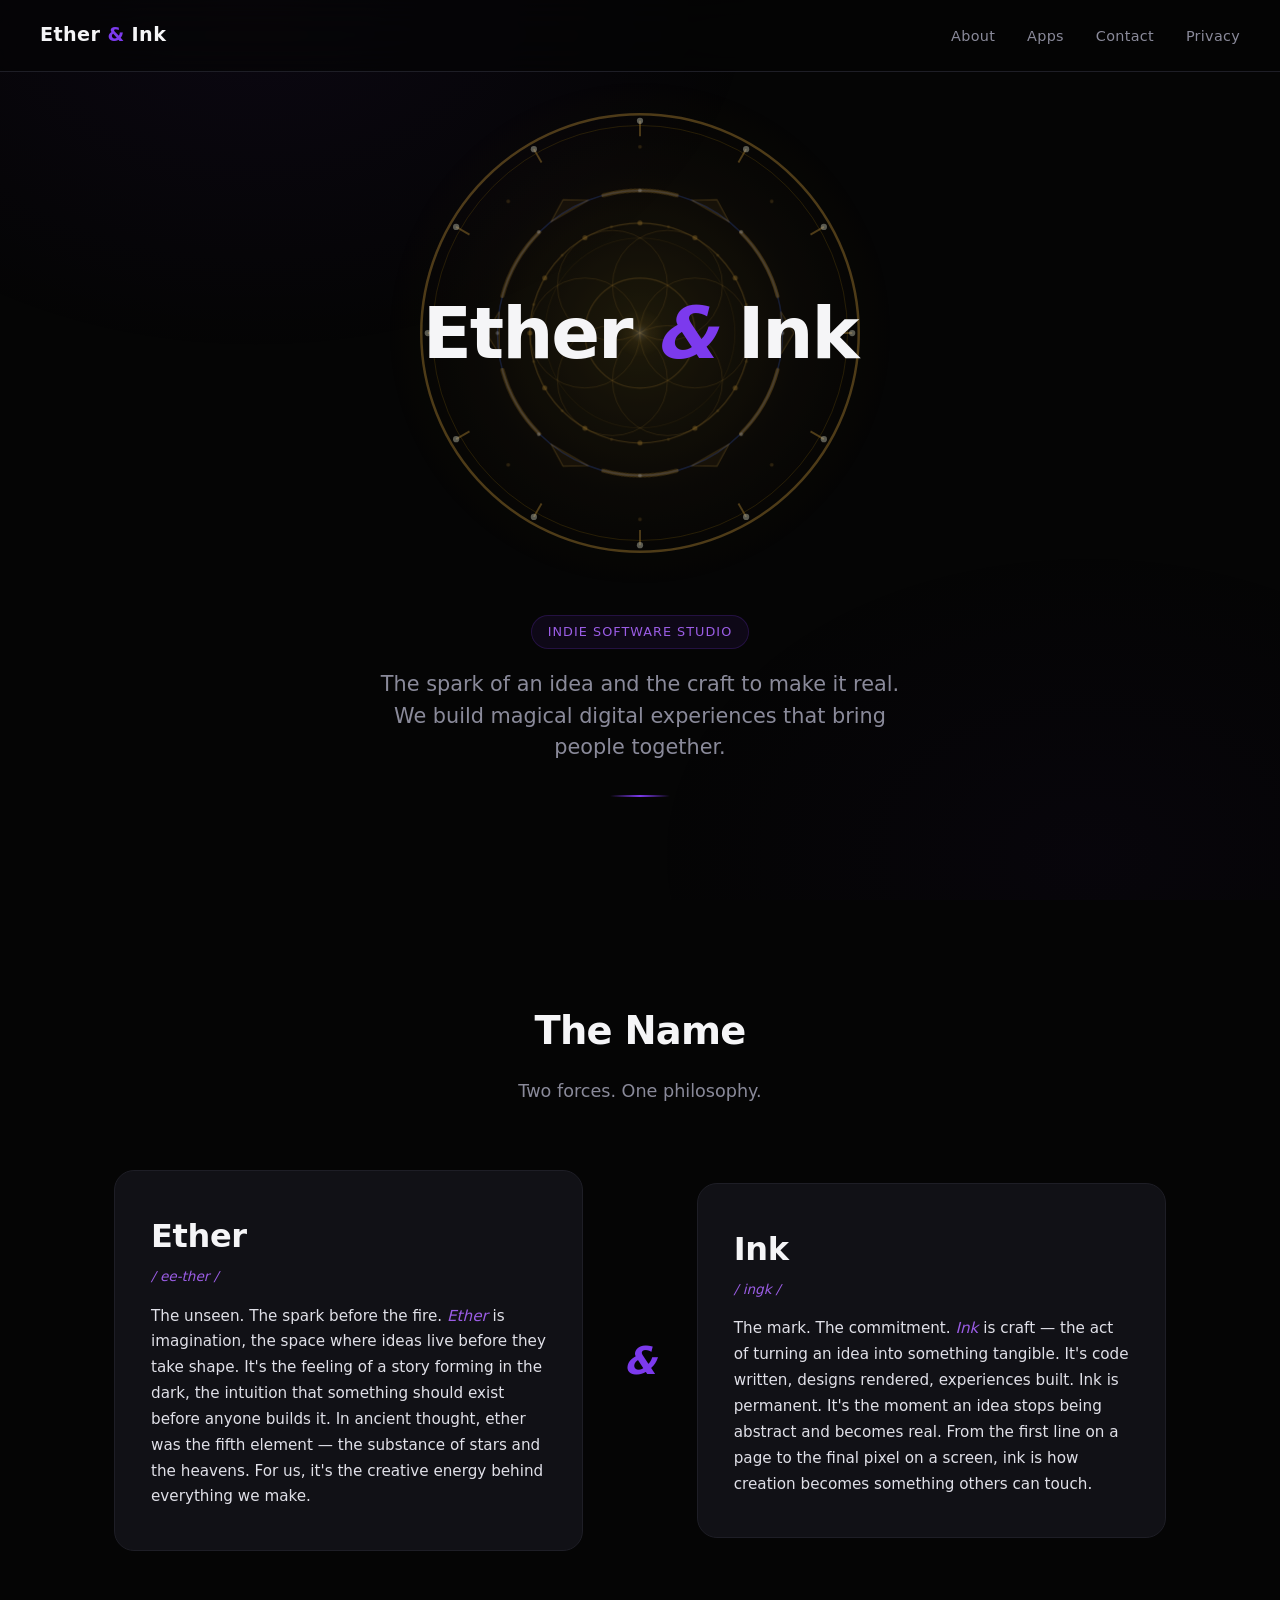
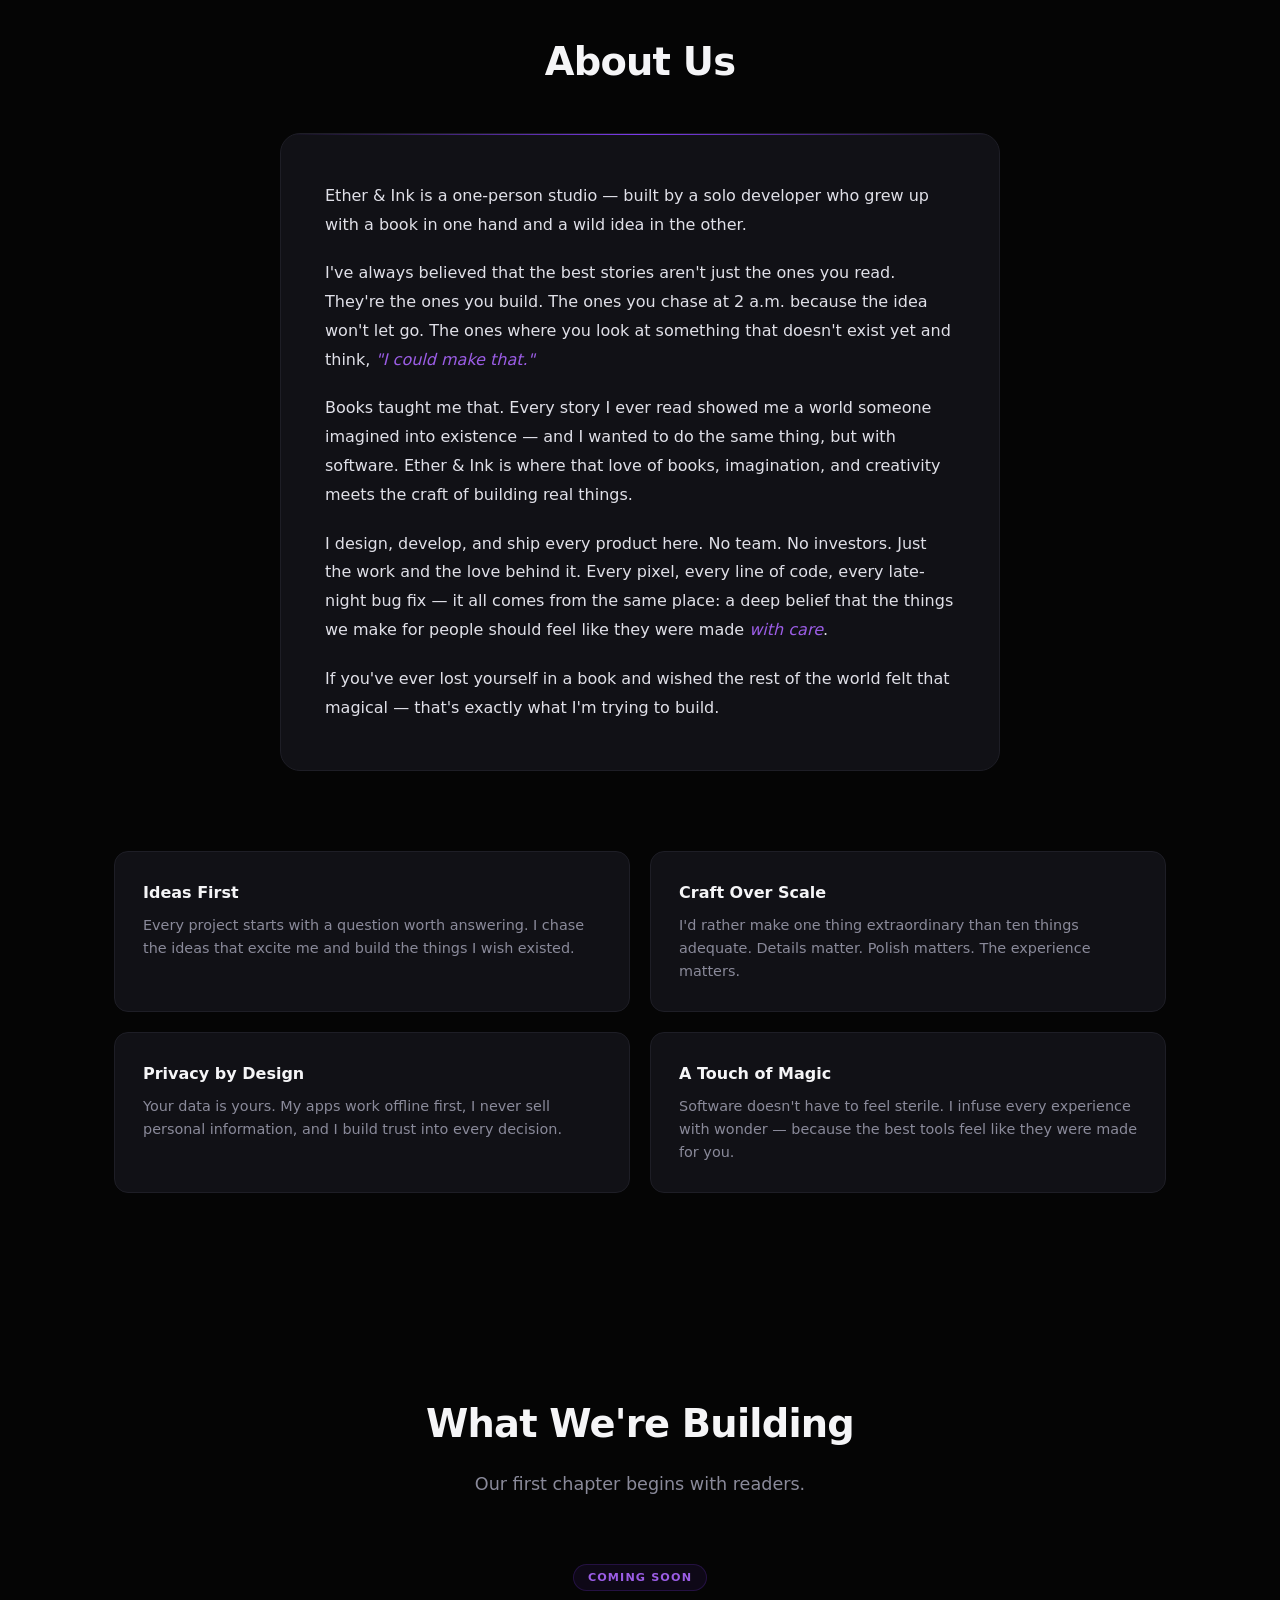
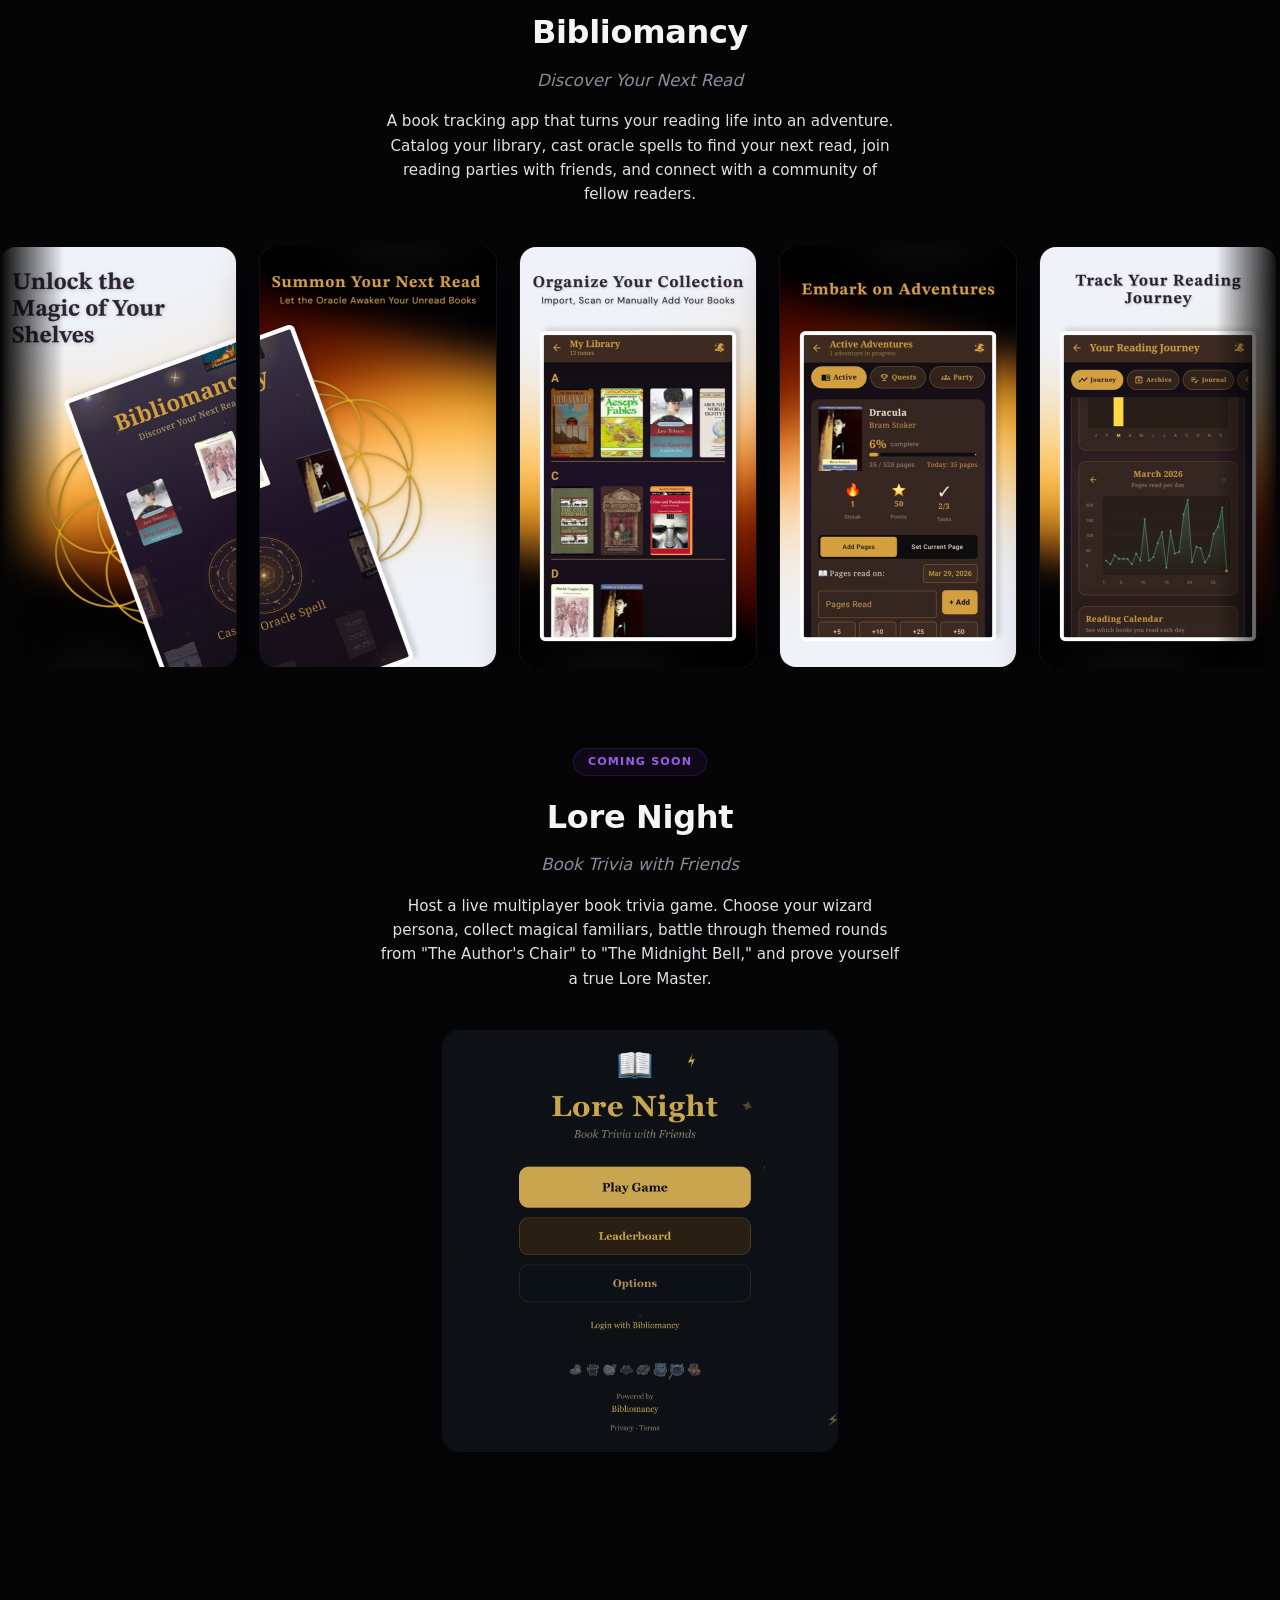
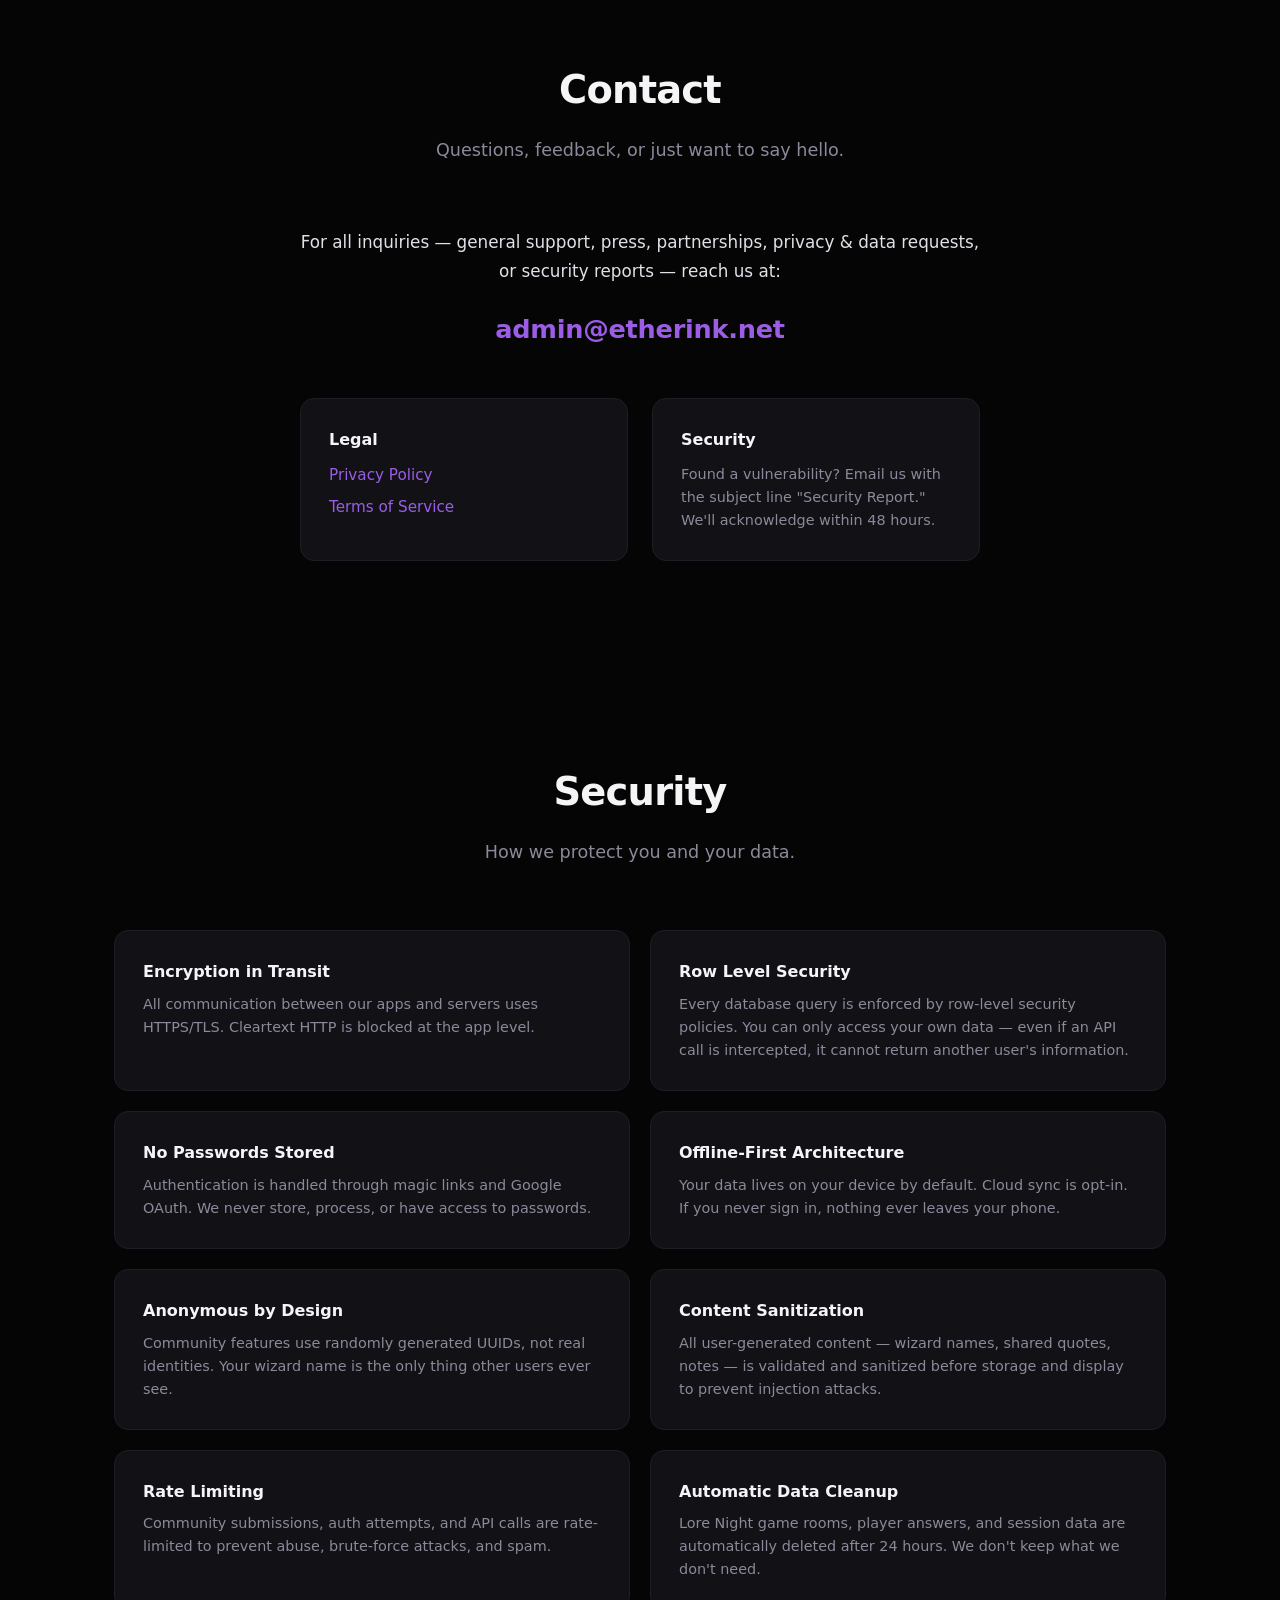
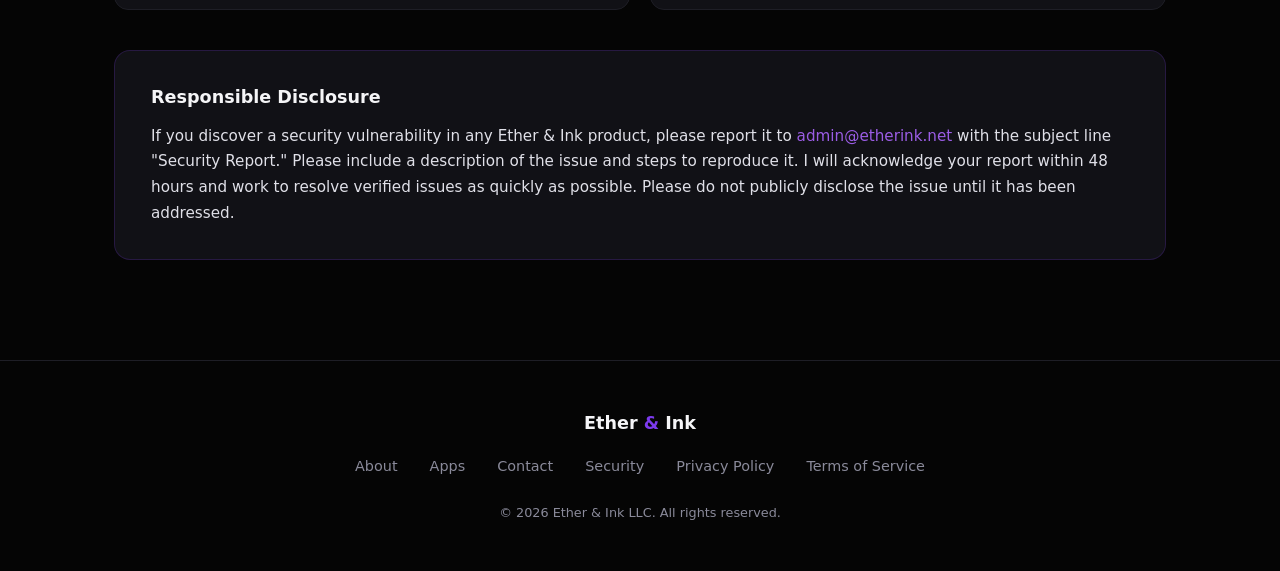
==== index.html @ ae87c213 "Add Bibliomancy screenshot slider, compress images, boost sigil - Add 9 app store screenshots as aut" ====
<!DOCTYPE html>
<html lang="en">
<head>
    <meta charset="UTF-8">
    <meta name="viewport" content="width=device-width, initial-scale=1.0">
    <title>Ether & Ink — Ideas Made Real</title>
    <meta name="description" content="Ether & Ink is an indie studio that builds magical digital experiences. Founded by a solo developer with a love for books, imagination, and craft.">
    <meta property="og:title" content="Ether & Ink — Ideas Made Real">
    <meta property="og:description" content="An indie studio turning bold ideas into magical digital experiences.">
    <meta property="og:type" content="website">
    <meta property="og:url" content="https://etherink.net/">
    <meta property="og:image" content="https://etherink.net/assets/bibliomancy-screenshot.jpg">
    <meta name="twitter:card" content="summary_large_image">
    <link rel="canonical" href="https://etherink.net/">
    <meta http-equiv="Content-Security-Policy" content="default-src 'self'; style-src 'self' 'unsafe-inline'; img-src 'self' data:; script-src 'self'; frame-ancestors 'none'; base-uri 'self'; form-action 'self'">
    <meta name="referrer" content="strict-origin-when-cross-origin">
    <link rel="icon" type="image/svg+xml" href="data:image/svg+xml,<svg xmlns='http://www.w3.org/2000/svg' viewBox='0 0 100 100'><text y='.9em' font-size='90'>&#x2728;</text></svg>">
    <link rel="stylesheet" href="style.css">
</head>
<body>
    <a href="#main" class="skip-nav">Skip to content</a>
    <div class="bg-glow"></div>

    <nav aria-label="Main navigation">
        <a href="#" class="nav-logo">Ether <span>&</span> Ink</a>
        <ul class="nav-links">
            <li><a href="#about">About</a></li>
            <li><a href="#apps">Apps</a></li>
            <li><a href="#contact">Contact</a></li>
            <li><a href="privacy.html">Privacy</a></li>
        </ul>
    </nav>

    <main id="main">
    <div class="container">

        <!-- Hero -->
        <section class="hero">
            <!-- Oracle Sigil — recreated from Bibliomancy's MiniSummoningCircle -->
            <div class="oracle-sigil" aria-hidden="true">
                <svg viewBox="0 0 400 400" xmlns="http://www.w3.org/2000/svg">
                    <defs>
                        <radialGradient id="gold-glow" cx="50%" cy="50%" r="50%">
                            <stop offset="0%" stop-color="#FFD93D" stop-opacity="0.15"/>
                            <stop offset="60%" stop-color="#D4A03D" stop-opacity="0.05"/>
                            <stop offset="100%" stop-color="#D4A03D" stop-opacity="0"/>
                        </radialGradient>
                        <radialGradient id="center-glow" cx="50%" cy="50%" r="50%">
                            <stop offset="0%" stop-color="#FFFFFF" stop-opacity="0.25"/>
                            <stop offset="40%" stop-color="#D4A03D" stop-opacity="0.1"/>
                            <stop offset="100%" stop-color="#D4A03D" stop-opacity="0"/>
                        </radialGradient>
                    </defs>

                    <!-- Radial glow -->
                    <circle cx="200" cy="200" r="210" fill="url(#gold-glow)"/>

                    <!-- OUTER RING — rotates 20s -->
                    <g class="sigil-outer">
                        <!-- Main + secondary circles -->
                        <circle cx="200" cy="200" r="175" fill="none" stroke="#D4A03D" stroke-width="2" opacity="0.5"/>
                        <circle cx="200" cy="200" r="166" fill="none" stroke="#B8860B" stroke-width="0.8" opacity="0.25"/>

                        <!-- 12 tick marks + dots at 30deg intervals -->
                        <g stroke="#D4A03D" stroke-width="1.5" opacity="0.5">
                            <line x1="357.5" y1="200" x2="369.75" y2="200"/>
                            <line x1="336.4" y1="278.75" x2="347.1" y2="284.9"/>
                            <line x1="278.75" y1="336.4" x2="284.9" y2="347.1"/>
                            <line x1="200" y1="357.5" x2="200" y2="369.75"/>
                            <line x1="121.25" y1="336.4" x2="115.1" y2="347.1"/>
                            <line x1="63.6" y1="278.75" x2="52.9" y2="284.9"/>
                            <line x1="42.5" y1="200" x2="30.25" y2="200"/>
                            <line x1="63.6" y1="121.25" x2="52.9" y2="115.1"/>
                            <line x1="121.25" y1="63.6" x2="115.1" y2="52.9"/>
                            <line x1="200" y1="42.5" x2="200" y2="30.25"/>
                            <line x1="278.75" y1="63.6" x2="284.9" y2="52.9"/>
                            <line x1="336.4" y1="121.25" x2="347.1" y2="115.1"/>
                        </g>
                        <!-- 12 dots at tick ends -->
                        <g fill="#F5F5DC" opacity="0.5">
                            <circle cx="369.75" cy="200" r="2.5"/>
                            <circle cx="347.1" cy="284.9" r="2.5"/>
                            <circle cx="284.9" cy="347.1" r="2.5"/>
                            <circle cx="200" cy="369.75" r="2.5"/>
                            <circle cx="115.1" cy="347.1" r="2.5"/>
                            <circle cx="52.9" cy="284.9" r="2.5"/>
                            <circle cx="30.25" cy="200" r="2.5"/>
                            <circle cx="52.9" cy="115.1" r="2.5"/>
                            <circle cx="115.1" cy="52.9" r="2.5"/>
                            <circle cx="200" cy="30.25" r="2.5"/>
                            <circle cx="284.9" cy="52.9" r="2.5"/>
                            <circle cx="347.1" cy="115.1" r="2.5"/>
                        </g>
                    </g>

                    <!-- MIDDLE RING — counter-rotates 12s -->
                    <g class="sigil-middle">
                        <!-- Mystic blue circle -->
                        <circle cx="200" cy="200" r="114" fill="none" stroke="#4169E1" stroke-width="1.2" opacity="0.3"/>

                        <!-- 6 gold arc segments (30deg each) -->
                        <g fill="none" stroke="#D4A03D" stroke-width="3" stroke-linecap="round" opacity="0.4">
                            <g transform="rotate(15, 200, 200)"><path d="M 314 200 A 114 114 0 0 1 298.7 257"/></g>
                            <g transform="rotate(75, 200, 200)"><path d="M 314 200 A 114 114 0 0 1 298.7 257"/></g>
                            <g transform="rotate(135, 200, 200)"><path d="M 314 200 A 114 114 0 0 1 298.7 257"/></g>
                            <g transform="rotate(195, 200, 200)"><path d="M 314 200 A 114 114 0 0 1 298.7 257"/></g>
                            <g transform="rotate(255, 200, 200)"><path d="M 314 200 A 114 114 0 0 1 298.7 257"/></g>
                            <g transform="rotate(315, 200, 200)"><path d="M 314 200 A 114 114 0 0 1 298.7 257"/></g>
                        </g>

                        <!-- 6 triangular points -->
                        <g fill="#D4A03D" fill-opacity="0.2" stroke="#D4A03D" stroke-width="0.8" opacity="0.4">
                            <polygon points="323.1,200 312.7,183 312.7,217"/>
                            <g transform="rotate(60, 200, 200)"><polygon points="323.1,200 312.7,183 312.7,217"/></g>
                            <g transform="rotate(120, 200, 200)"><polygon points="323.1,200 312.7,183 312.7,217"/></g>
                            <g transform="rotate(180, 200, 200)"><polygon points="323.1,200 312.7,183 312.7,217"/></g>
                            <g transform="rotate(240, 200, 200)"><polygon points="323.1,200 312.7,183 312.7,217"/></g>
                            <g transform="rotate(300, 200, 200)"><polygon points="323.1,200 312.7,183 312.7,217"/></g>
                        </g>
                    </g>

                    <!-- INNER RING — rotates 8s -->
                    <g class="sigil-inner">
                        <circle cx="200" cy="200" r="88" fill="none" stroke="#D4A03D" stroke-width="1" opacity="0.35"/>

                        <!-- 24 dotted markers at 15deg intervals (alternating sizes) -->
                        <g fill="#D4A03D">
                            <circle cx="288" cy="200" r="2" opacity="0.4"/>
                            <circle cx="285.1" cy="222.8" r="1.2" opacity="0.2"/>
                            <circle cx="276.2" cy="244" r="2" opacity="0.4"/>
                            <circle cx="262.2" cy="262.2" r="1.2" opacity="0.2"/>
                            <circle cx="244" cy="276.2" r="2" opacity="0.4"/>
                            <circle cx="222.8" cy="285.1" r="1.2" opacity="0.2"/>
                            <circle cx="200" cy="288" r="2" opacity="0.4"/>
                            <circle cx="177.2" cy="285.1" r="1.2" opacity="0.2"/>
                            <circle cx="156" cy="276.2" r="2" opacity="0.4"/>
                            <circle cx="137.8" cy="262.2" r="1.2" opacity="0.2"/>
                            <circle cx="123.8" cy="244" r="2" opacity="0.4"/>
                            <circle cx="114.9" cy="222.8" r="1.2" opacity="0.2"/>
                            <circle cx="112" cy="200" r="2" opacity="0.4"/>
                            <circle cx="114.9" cy="177.2" r="1.2" opacity="0.2"/>
                            <circle cx="123.8" cy="156" r="2" opacity="0.4"/>
                            <circle cx="137.8" cy="137.8" r="1.2" opacity="0.2"/>
                            <circle cx="156" cy="123.8" r="2" opacity="0.4"/>
                            <circle cx="177.2" cy="114.9" r="1.2" opacity="0.2"/>
                            <circle cx="200" cy="112" r="2" opacity="0.4"/>
                            <circle cx="222.8" cy="114.9" r="1.2" opacity="0.2"/>
                            <circle cx="244" cy="123.8" r="2" opacity="0.4"/>
                            <circle cx="262.2" cy="137.8" r="1.2" opacity="0.2"/>
                            <circle cx="276.2" cy="156" r="2" opacity="0.4"/>
                            <circle cx="285.1" cy="177.2" r="1.2" opacity="0.2"/>
                        </g>
                    </g>

                    <!-- SEED OF LIFE — slow rotate 16s -->
                    <g class="sigil-seed">
                        <!-- Bounding circle -->
                        <circle cx="200" cy="200" r="76" fill="none" stroke="#D4A03D" stroke-width="0.6" opacity="0.15"/>

                        <!-- Central circle -->
                        <circle cx="200" cy="200" r="44" fill="none" stroke="#D4A03D" stroke-width="1" opacity="0.3"/>

                        <!-- 6 petal circles -->
                        <circle cx="244" cy="200" r="44" fill="none" stroke="#D4A03D" stroke-width="0.8" opacity="0.2"/>
                        <circle cx="222" cy="238.1" r="44" fill="none" stroke="#D4A03D" stroke-width="0.8" opacity="0.2"/>
                        <circle cx="178" cy="238.1" r="44" fill="none" stroke="#D4A03D" stroke-width="0.8" opacity="0.2"/>
                        <circle cx="156" cy="200" r="44" fill="none" stroke="#D4A03D" stroke-width="0.8" opacity="0.2"/>
                        <circle cx="178" cy="161.9" r="44" fill="none" stroke="#D4A03D" stroke-width="0.8" opacity="0.2"/>
                        <circle cx="222" cy="161.9" r="44" fill="none" stroke="#D4A03D" stroke-width="0.8" opacity="0.2"/>

                        <!-- Center glow core -->
                        <circle cx="200" cy="200" r="20" fill="url(#center-glow)"/>
                    </g>

                    <!-- ORBITING PARTICLES -->
                    <g class="sigil-particles-inner">
                        <g fill="#FFFFFF" opacity="0.3">
                            <circle cx="314" cy="200" r="1.5"/><circle cx="281" cy="281" r="1.5"/>
                            <circle cx="200" cy="314" r="1.5"/><circle cx="119" cy="281" r="1.5"/>
                            <circle cx="86" cy="200" r="1.5"/><circle cx="119" cy="119" r="1.5"/>
                            <circle cx="200" cy="86" r="1.5"/><circle cx="281" cy="119" r="1.5"/>
                        </g>
                    </g>
                    <g class="sigil-particles-outer">
                        <g fill="#D4A03D" opacity="0.25">
                            <circle cx="349" cy="200" r="1.5"/><circle cx="305.4" cy="305.4" r="1.5"/>
                            <circle cx="200" cy="349" r="1.5"/><circle cx="94.6" cy="305.4" r="1.5"/>
                            <circle cx="51" cy="200" r="1.5"/><circle cx="94.6" cy="94.6" r="1.5"/>
                            <circle cx="200" cy="51" r="1.5"/><circle cx="305.4" cy="94.6" r="1.5"/>
                        </g>
                    </g>
                </svg>
                <!-- Title centered inside the sigil -->
                <div class="hero-title-wrap">
                    <h1>Ether <span class="ampersand">&</span> Ink</h1>
                </div>
            </div>

            <!-- Badge + tagline below the sigil -->
            <div class="hero-below">
                <div class="hero-badge">Indie Software Studio</div>
                <p class="tagline">The spark of an idea and the craft to make it real. We build magical digital experiences that bring people together.</p>
                <div class="hero-divider"></div>
            </div>
        </section>

        <!-- About: The Name -->
        <section id="about">
            <div class="section-header">
                <h2>The Name</h2>
                <p>Two forces. One philosophy.</p>
            </div>

            <div class="name-meaning">
                <div class="meaning-card">
                    <h3>Ether</h3>
                    <p class="meaning-word">/ ee-ther /</p>
                    <p>The unseen. The spark before the fire. <em>Ether</em> is imagination, the space where ideas live before they take shape. It's the feeling of a story forming in the dark, the intuition that something should exist before anyone builds it. In ancient thought, ether was the fifth element &mdash; the substance of stars and the heavens. For us, it's the creative energy behind everything we make.</p>
                </div>
                <div class="meaning-divider" aria-hidden="true">
                    <span>&</span>
                </div>
                <div class="meaning-card">
                    <h3>Ink</h3>
                    <p class="meaning-word">/ ingk /</p>
                    <p>The mark. The commitment. <em>Ink</em> is craft &mdash; the act of turning an idea into something tangible. It's code written, designs rendered, experiences built. Ink is permanent. It's the moment an idea stops being abstract and becomes real. From the first line on a page to the final pixel on a screen, ink is how creation becomes something others can touch.</p>
                </div>
            </div>

            <!-- About: The Builder -->
            <div class="founder-section">
                <div class="section-header">
                    <h2>About Us</h2>
                </div>
                <div class="founder-content">
                    <p>Ether & Ink is a one-person studio &mdash; built by a solo developer who grew up with a book in one hand and a wild idea in the other.</p>
                    <p>I've always believed that the best stories aren't just the ones you read. They're the ones you build. The ones you chase at 2 a.m. because the idea won't let go. The ones where you look at something that doesn't exist yet and think, <em>"I could make that."</em></p>
                    <p>Books taught me that. Every story I ever read showed me a world someone imagined into existence &mdash; and I wanted to do the same thing, but with software. Ether & Ink is where that love of books, imagination, and creativity meets the craft of building real things.</p>
                    <p>I design, develop, and ship every product here. No team. No investors. Just the work and the love behind it. Every pixel, every line of code, every late-night bug fix &mdash; it all comes from the same place: a deep belief that the things we make for people should feel like they were made <em>with care</em>.</p>
                    <p>If you've ever lost yourself in a book and wished the rest of the world felt that magical &mdash; that's exactly what I'm trying to build.</p>
                </div>
            </div>

            <div class="about-values">
                <div class="value-item">
                    <h4>Ideas First</h4>
                    <p>Every project starts with a question worth answering. I chase the ideas that excite me and build the things I wish existed.</p>
                </div>
                <div class="value-item">
                    <h4>Craft Over Scale</h4>
                    <p>I'd rather make one thing extraordinary than ten things adequate. Details matter. Polish matters. The experience matters.</p>
                </div>
                <div class="value-item">
                    <h4>Privacy by Design</h4>
                    <p>Your data is yours. My apps work offline first, I never sell personal information, and I build trust into every decision.</p>
                </div>
                <div class="value-item">
                    <h4>A Touch of Magic</h4>
                    <p>Software doesn't have to feel sterile. I infuse every experience with wonder &mdash; because the best tools feel like they were made for you.</p>
                </div>
            </div>
        </section>

        <!-- Apps -->
        <section id="apps">
            <div class="section-header">
                <h2>What We're Building</h2>
                <p>Our first chapter begins with readers.</p>
            </div>

            <!-- Bibliomancy -->
            <div class="app-showcase">
                <div class="app-showcase-header">
                    <div class="app-badge">Coming Soon</div>
                    <h3>Bibliomancy</h3>
                    <p class="app-subtitle">Discover Your Next Read</p>
                    <p class="app-desc">A book tracking app that turns your reading life into an adventure. Catalog your library, cast oracle spells to find your next read, join reading parties with friends, and connect with a community of fellow readers.</p>
                </div>
                <div class="app-slider-wrap">
                    <div class="app-slider">
                        <div class="app-slider-track">
                            <img src="assets/biblio-01.jpg" alt="Unlock the Magic of Your Shelves" loading="lazy">
                            <img src="assets/biblio-02.jpg" alt="Summon Your Next Read with the Oracle" loading="lazy">
                            <img src="assets/biblio-03.jpg" alt="Organize Your Collection" loading="lazy">
                            <img src="assets/biblio-04.jpg" alt="Embark on Adventures" loading="lazy">
                            <img src="assets/biblio-05.jpg" alt="Track Your Reading Journey" loading="lazy">
                            <img src="assets/biblio-06.jpg" alt="Collect Your Thoughts" loading="lazy">
                            <img src="assets/biblio-07.jpg" alt="Discover A New Favorite" loading="lazy">
                            <img src="assets/biblio-08.jpg" alt="Join Our Community of Readers" loading="lazy">
                            <img src="assets/biblio-09.jpg" alt="Join the Fellowship of Bibliomancers" loading="lazy">
                            <!-- Duplicate set for seamless loop -->
                            <img src="assets/biblio-01.jpg" alt="" loading="lazy" aria-hidden="true">
                            <img src="assets/biblio-02.jpg" alt="" loading="lazy" aria-hidden="true">
                            <img src="assets/biblio-03.jpg" alt="" loading="lazy" aria-hidden="true">
                            <img src="assets/biblio-04.jpg" alt="" loading="lazy" aria-hidden="true">
                            <img src="assets/biblio-05.jpg" alt="" loading="lazy" aria-hidden="true">
                            <img src="assets/biblio-06.jpg" alt="" loading="lazy" aria-hidden="true">
                            <img src="assets/biblio-07.jpg" alt="" loading="lazy" aria-hidden="true">
                            <img src="assets/biblio-08.jpg" alt="" loading="lazy" aria-hidden="true">
                            <img src="assets/biblio-09.jpg" alt="" loading="lazy" aria-hidden="true">
                        </div>
                    </div>
                </div>
            </div>

            <!-- Lore Night -->
            <div class="app-showcase app-showcase-single">
                <div class="app-showcase-header">
                    <div class="app-badge">Coming Soon</div>
                    <h3>Lore Night</h3>
                    <p class="app-subtitle">Book Trivia with Friends</p>
                    <p class="app-desc">Host a live multiplayer book trivia game. Choose your wizard persona, collect magical familiars, battle through themed rounds from "The Author's Chair" to "The Midnight Bell," and prove yourself a true Lore Master.</p>
                </div>
                <div class="app-single-screenshot">
                    <img src="assets/lorenight-screenshot.png" alt="Lore Night app screenshot showing the book trivia game interface">
                </div>
            </div>

        </section>

        <!-- Contact -->
        <section id="contact">
            <div class="section-header">
                <h2>Contact</h2>
                <p>Questions, feedback, or just want to say hello.</p>
            </div>

            <div class="contact-block">
                <p class="contact-reach">For all inquiries &mdash; general support, press, partnerships, privacy &amp; data requests, or security reports &mdash; reach us at:</p>
                <a href="mailto:admin@etherink.net" class="contact-email" data-user="admin" data-domain="etherink.net">admin<span class="at-sign">[at]</span>etherink.net</a>
                <div class="contact-details">
                    <div class="contact-detail">
                        <h4>Legal</h4>
                        <div class="contact-legal-links">
                            <a href="privacy.html">Privacy Policy</a>
                            <a href="terms.html">Terms of Service</a>
                        </div>
                    </div>
                    <div class="contact-detail">
                        <h4>Security</h4>
                        <p>Found a vulnerability? Email us with the subject line "Security Report." We'll acknowledge within 48 hours.</p>
                    </div>
                </div>
            </div>
        </section>

        <!-- Security Practices -->
        <section id="security">
            <div class="section-header">
                <h2>Security</h2>
                <p>How we protect you and your data.</p>
            </div>

            <div class="security-content">
                <div class="security-grid">
                    <div class="security-item">
                        <h4>Encryption in Transit</h4>
                        <p>All communication between our apps and servers uses HTTPS/TLS. Cleartext HTTP is blocked at the app level.</p>
                    </div>
                    <div class="security-item">
                        <h4>Row Level Security</h4>
                        <p>Every database query is enforced by row-level security policies. You can only access your own data &mdash; even if an API call is intercepted, it cannot return another user's information.</p>
                    </div>
                    <div class="security-item">
                        <h4>No Passwords Stored</h4>
                        <p>Authentication is handled through magic links and Google OAuth. We never store, process, or have access to passwords.</p>
                    </div>
                    <div class="security-item">
                        <h4>Offline-First Architecture</h4>
                        <p>Your data lives on your device by default. Cloud sync is opt-in. If you never sign in, nothing ever leaves your phone.</p>
                    </div>
                    <div class="security-item">
                        <h4>Anonymous by Design</h4>
                        <p>Community features use randomly generated UUIDs, not real identities. Your wizard name is the only thing other users ever see.</p>
                    </div>
                    <div class="security-item">
                        <h4>Content Sanitization</h4>
                        <p>All user-generated content &mdash; wizard names, shared quotes, notes &mdash; is validated and sanitized before storage and display to prevent injection attacks.</p>
                    </div>
                    <div class="security-item">
                        <h4>Rate Limiting</h4>
                        <p>Community submissions, auth attempts, and API calls are rate-limited to prevent abuse, brute-force attacks, and spam.</p>
                    </div>
                    <div class="security-item">
                        <h4>Automatic Data Cleanup</h4>
                        <p>Lore Night game rooms, player answers, and session data are automatically deleted after 24 hours. We don't keep what we don't need.</p>
                    </div>
                </div>

                <div class="security-disclosure">
                    <h4>Responsible Disclosure</h4>
                    <p>If you discover a security vulnerability in any Ether & Ink product, please report it to <a href="mailto:admin@etherink.net">admin@etherink.net</a> with the subject line "Security Report." Please include a description of the issue and steps to reproduce it. I will acknowledge your report within 48 hours and work to resolve verified issues as quickly as possible. Please do not publicly disclose the issue until it has been addressed.</p>
                </div>
            </div>
        </section>

    </div>
    </main>

    <!-- Footer -->
    <footer>
        <div class="footer-inner">
            <div class="footer-logo">Ether <span>&</span> Ink</div>
            <ul class="footer-links">
                <li><a href="#about">About</a></li>
                <li><a href="#apps">Apps</a></li>
                <li><a href="#contact">Contact</a></li>
                <li><a href="#security">Security</a></li>
                <li><a href="privacy.html">Privacy Policy</a></li>
                <li><a href="terms.html">Terms of Service</a></li>
            </ul>
            <p class="footer-copy">&copy; 2026 Ether & Ink LLC. All rights reserved.</p>
        </div>
    </footer>

    <script src="script.js"></script>

    <!-- Structured Data for Google -->
    <script type="application/ld+json">
    {
        "@context": "https://schema.org",
        "@type": "Organization",
        "name": "Ether & Ink",
        "legalName": "Ether & Ink LLC",
        "url": "https://etherink.net",
        "description": "An indie software studio that builds magical digital experiences. Founded by a solo developer with a love for books, imagination, and craft.",
        "email": "admin@etherink.net",
        "foundingDate": "2026",
        "numberOfEmployees": "1",
        "knowsAbout": ["Mobile App Development", "iOS Development", "Android Development", "Web Development", "Book Technology"],
        "sameAs": [
            "https://github.com/Ether-and-Ink"
        ]
    }
    </script>

</body>
</html>
---- style.css ----
/* ── Reset & Base ────────────────────────────────────────── */
*, *::before, *::after {
  margin: 0;
  padding: 0;
  box-sizing: border-box;
}

:root {
  --black: #050505;
  --dark: #0c0c0f;
  --card: #111116;
  --border: #1e1e26;
  --gray: #8a8a9a;
  --light: #e0e0e8;
  --white: #f5f5f7;
  --purple: #7C3AED;
  --purple-glow: #9B5DE5;
  --purple-dim: #5B21B6;
  --purple-subtle: rgba(124, 58, 237, 0.08);
  --purple-border: rgba(124, 58, 237, 0.2);
}

html {
  scroll-behavior: smooth;
}

body {
  font-family: 'Segoe UI', -apple-system, BlinkMacSystemFont, system-ui, sans-serif;
  background: var(--black);
  color: var(--white);
  line-height: 1.6;
  overflow-x: hidden;
}

a {
  color: var(--purple-glow);
  text-decoration: none;
  transition: color 0.2s;
}
a:hover {
  color: var(--white);
}

/* ── Skip Nav (Accessibility) ───────────────────────────── */
.skip-nav {
  position: absolute;
  top: -100%;
  left: 16px;
  padding: 8px 16px;
  background: var(--purple);
  color: var(--white);
  border-radius: 0 0 8px 8px;
  z-index: 200;
  font-size: 0.85rem;
  transition: top 0.2s;
}
.skip-nav:focus {
  top: 0;
}

/* ── Animated Background ────────────────────────────────── */
.bg-glow {
  position: fixed;
  top: 0;
  left: 0;
  width: 100%;
  height: 100%;
  z-index: 0;
  pointer-events: none;
  overflow: hidden;
}
.bg-glow::before {
  content: '';
  position: absolute;
  top: -40%;
  left: -20%;
  width: 80%;
  height: 80%;
  background: radial-gradient(ellipse, rgba(124, 58, 237, 0.06) 0%, transparent 70%);
  animation: drift 20s ease-in-out infinite;
}
.bg-glow::after {
  content: '';
  position: absolute;
  bottom: -30%;
  right: -20%;
  width: 70%;
  height: 70%;
  background: radial-gradient(ellipse, rgba(91, 33, 182, 0.04) 0%, transparent 70%);
  animation: drift 25s ease-in-out infinite reverse;
}

@keyframes drift {
  0%, 100% { transform: translate(0, 0) rotate(0deg); }
  33% { transform: translate(30px, -20px) rotate(1deg); }
  66% { transform: translate(-20px, 15px) rotate(-1deg); }
}

/* ── Layout ─────────────────────────────────────────────── */
.container {
  position: relative;
  z-index: 1;
}

section {
  padding: 100px 24px;
  max-width: 1100px;
  margin: 0 auto;
}

/* ── Navigation ─────────────────────────────────────────── */
nav {
  position: fixed;
  top: 0;
  left: 0;
  right: 0;
  z-index: 100;
  padding: 20px 40px;
  display: flex;
  align-items: center;
  justify-content: space-between;
  backdrop-filter: blur(20px);
  -webkit-backdrop-filter: blur(20px);
  background: rgba(5, 5, 5, 0.7);
  border-bottom: 1px solid var(--border);
}

.nav-logo {
  font-size: 1.2rem;
  font-weight: 700;
  color: var(--white);
  letter-spacing: 0.02em;
}

.nav-logo span {
  color: var(--purple);
}

.nav-links {
  display: flex;
  gap: 32px;
  list-style: none;
}

.nav-links a {
  color: var(--gray);
  font-size: 0.9rem;
  font-weight: 500;
  letter-spacing: 0.02em;
  transition: color 0.2s;
}

.nav-links a:hover {
  color: var(--white);
}

/* ── Hero ───────────────────────────────────────────────── */
.hero {
  min-height: 100vh;
  display: flex;
  flex-direction: column;
  align-items: center;
  justify-content: center;
  text-align: center;
  padding-top: 80px;
  position: relative;
}

/* Sigil container — title sits centered inside this */
.oracle-sigil {
  position: relative;
  width: min(500px, 80vw);
  height: min(500px, 80vw);
  pointer-events: none;
  flex-shrink: 0;
}

.oracle-sigil svg {
  width: 100%;
  height: 100%;
  opacity: 0.7;
}

/* Title overlaid in the center of the sigil */
.hero-title-wrap {
  position: absolute;
  top: 50%;
  left: 50%;
  transform: translate(-50%, -50%);
  width: 100%;
  pointer-events: auto;
  z-index: 2;
}

.hero h1 {
  font-size: clamp(2.6rem, 7vw, 4.5rem);
  font-weight: 800;
  line-height: 1;
  letter-spacing: -0.03em;
  margin: 0;
  white-space: nowrap;
}

.hero h1 .ampersand {
  color: var(--purple);
  font-style: italic;
}

/* Badge + tagline below the sigil */
.hero-below {
  margin-top: 32px;
  display: flex;
  flex-direction: column;
  align-items: center;
  position: relative;
  z-index: 1;
}

.hero-badge {
  display: inline-block;
  padding: 6px 16px;
  border: 1px solid var(--purple-border);
  border-radius: 100px;
  font-size: 0.8rem;
  color: var(--purple-glow);
  background: var(--purple-subtle);
  margin-bottom: 20px;
  letter-spacing: 0.08em;
  text-transform: uppercase;
}

.hero .tagline {
  font-size: clamp(1.05rem, 2.5vw, 1.3rem);
  color: var(--gray);
  max-width: 520px;
  margin: 0 auto 32px;
  font-weight: 400;
  line-height: 1.5;
}

.hero-divider {
  width: 60px;
  height: 2px;
  background: linear-gradient(90deg, transparent, var(--purple), transparent);
  margin: 0 auto;
}

/* Multi-layer rotation matching the Bibliomancy app */
.sigil-outer {
  transform-origin: 200px 200px;
  animation: sigil-cw 20s linear infinite;
}
.sigil-middle {
  transform-origin: 200px 200px;
  animation: sigil-ccw 12s linear infinite;
}
.sigil-inner {
  transform-origin: 200px 200px;
  animation: sigil-cw 8s linear infinite;
}
.sigil-seed {
  transform-origin: 200px 200px;
  animation: sigil-cw 16s linear infinite;
}
.sigil-particles-inner {
  transform-origin: 200px 200px;
  animation: sigil-cw 5s linear infinite;
}
.sigil-particles-outer {
  transform-origin: 200px 200px;
  animation: sigil-ccw 7s linear infinite;
}

@keyframes sigil-cw {
  from { transform: rotate(0deg); }
  to { transform: rotate(360deg); }
}
@keyframes sigil-ccw {
  from { transform: rotate(0deg); }
  to { transform: rotate(-360deg); }
}

/* ── Section Headers ────────────────────────────────────── */
.section-header {
  text-align: center;
  margin-bottom: 64px;
}

.section-header h2 {
  font-size: 2.4rem;
  font-weight: 700;
  letter-spacing: -0.02em;
  margin-bottom: 16px;
}

.section-header p {
  color: var(--gray);
  font-size: 1.1rem;
  max-width: 500px;
  margin: 0 auto;
}

/* ── Name Meaning ───────────────────────────────────────── */
.name-meaning {
  display: grid;
  grid-template-columns: 1fr auto 1fr;
  gap: 40px;
  align-items: center;
  margin-bottom: 80px;
}

.meaning-card {
  background: var(--card);
  border: 1px solid var(--border);
  border-radius: 20px;
  padding: 40px 36px;
  transition: border-color 0.3s;
}

.meaning-card:hover {
  border-color: var(--purple-border);
}

.meaning-card h3 {
  font-size: 2rem;
  font-weight: 700;
  letter-spacing: -0.01em;
  margin-bottom: 4px;
}

.meaning-word {
  font-size: 0.85rem;
  color: var(--purple-glow);
  font-style: italic;
  margin-bottom: 16px;
}

.meaning-card p:last-child {
  color: var(--light);
  font-size: 0.95rem;
  line-height: 1.7;
}

.meaning-card em {
  color: var(--purple-glow);
  font-style: italic;
}

.meaning-divider {
  display: flex;
  align-items: center;
  justify-content: center;
}

.meaning-divider span {
  font-size: 2.4rem;
  font-weight: 800;
  color: var(--purple);
  font-style: italic;
}

/* ── Founder / About Us ─────────────────────────────────── */
.founder-section {
  margin-bottom: 80px;
}

.founder-section .section-header {
  margin-bottom: 40px;
}

.founder-content {
  max-width: 720px;
  margin: 0 auto;
  background: var(--card);
  border: 1px solid var(--border);
  border-radius: 20px;
  padding: 48px 44px;
  position: relative;
  overflow: hidden;
}

.founder-content::before {
  content: '';
  position: absolute;
  top: 0;
  left: 0;
  right: 0;
  height: 1px;
  background: linear-gradient(90deg, transparent, var(--purple), transparent);
}

.founder-content p {
  color: var(--light);
  font-size: 1rem;
  line-height: 1.8;
  margin-bottom: 20px;
}

.founder-content p:last-child {
  margin-bottom: 0;
}

.founder-content em {
  color: var(--purple-glow);
  font-style: italic;
}

/* ── Values ─────────────────────────────────────────────── */
.about-values {
  display: grid;
  grid-template-columns: 1fr 1fr;
  gap: 20px;
}

.value-item {
  background: var(--card);
  border: 1px solid var(--border);
  border-radius: 14px;
  padding: 28px 28px;
  transition: border-color 0.3s;
}

.value-item:hover {
  border-color: var(--purple-border);
}

.value-item h4 {
  font-size: 1rem;
  font-weight: 600;
  margin-bottom: 8px;
  color: var(--white);
}

.value-item p {
  color: var(--gray);
  font-size: 0.9rem;
  line-height: 1.6;
}

/* ── App Showcase ────────────────────────────────────────── */
.app-showcase {
  margin-bottom: 80px;
}

.app-showcase-header {
  text-align: center;
  margin-bottom: 40px;
}

.app-badge {
  display: inline-block;
  padding: 4px 14px;
  border-radius: 100px;
  font-size: 0.7rem;
  font-weight: 600;
  text-transform: uppercase;
  letter-spacing: 0.1em;
  margin-bottom: 16px;
  background: var(--purple-subtle);
  color: var(--purple-glow);
  border: 1px solid var(--purple-border);
}

.app-showcase-header h3 {
  font-size: 2rem;
  font-weight: 700;
  margin-bottom: 8px;
  letter-spacing: -0.01em;
}

.app-showcase-header .app-subtitle {
  font-size: 1.05rem;
  color: var(--gray);
  font-style: italic;
  margin-bottom: 16px;
}

.app-showcase-header .app-desc {
  color: var(--light);
  font-size: 0.95rem;
  line-height: 1.6;
  max-width: 520px;
  margin: 0 auto;
}

/* ── Horizontal Slider ──────────────────────────────────── */
.app-slider-wrap {
  overflow: hidden;
  width: 100vw;
  margin-left: calc(-50vw + 50%);
  mask-image: linear-gradient(90deg, transparent, black 5%, black 95%, transparent);
  -webkit-mask-image: linear-gradient(90deg, transparent, black 5%, black 95%, transparent);
}

.app-slider {
  overflow: hidden;
}

.app-slider-track {
  display: flex;
  gap: 24px;
  animation: slider-scroll 60s linear infinite;
  width: max-content;
}

.app-slider-track img {
  height: 420px;
  width: auto;
  border-radius: 16px;
  flex-shrink: 0;
  box-shadow:
    0 0 0 1px rgba(255,255,255,0.05),
    0 16px 48px rgba(0,0,0,0.4),
    0 0 30px rgba(124, 58, 237, 0.06);
}

@keyframes slider-scroll {
  0% { transform: translateX(0); }
  100% { transform: translateX(-50%); }
}

.app-slider-wrap:hover .app-slider-track {
  animation-play-state: paused;
}

/* ── Single Screenshot (Lore Night) ─────────────────────── */
.app-showcase-single {
  margin-bottom: 0;
}

.app-single-screenshot {
  text-align: center;
}

.app-single-screenshot img {
  height: 420px;
  width: auto;
  border-radius: 16px;
  box-shadow:
    0 0 0 1px rgba(255,255,255,0.05),
    0 16px 48px rgba(0,0,0,0.4),
    0 0 30px rgba(124, 58, 237, 0.06);
}

/* ── Contact Block ───────────────────────────────────────── */
.contact-block {
  max-width: 680px;
  margin: 0 auto;
  text-align: center;
}

.contact-reach {
  color: var(--light);
  font-size: 1.05rem;
  line-height: 1.7;
  margin-bottom: 24px;
}

.contact-email {
  display: inline-block;
  font-size: 1.6rem;
  font-weight: 700;
  color: var(--purple-glow);
  letter-spacing: -0.01em;
  transition: color 0.2s;
  margin-bottom: 48px;
}

.contact-email:hover {
  color: var(--white);
}

.at-sign {
  color: var(--gray);
}

.contact-details {
  display: grid;
  grid-template-columns: 1fr 1fr;
  gap: 24px;
  text-align: left;
}

.contact-detail {
  background: var(--card);
  border: 1px solid var(--border);
  border-radius: 14px;
  padding: 28px 28px;
  transition: border-color 0.3s;
}

.contact-detail:hover {
  border-color: var(--purple-border);
}

.contact-detail h4 {
  font-size: 1rem;
  font-weight: 600;
  color: var(--white);
  margin-bottom: 10px;
}

.contact-detail p {
  color: var(--gray);
  font-size: 0.9rem;
  line-height: 1.6;
}

.contact-legal-links {
  display: flex;
  flex-direction: column;
  gap: 8px;
}

.contact-legal-links a {
  font-size: 0.95rem;
  color: var(--purple-glow);
  transition: color 0.2s;
}

.contact-legal-links a:hover {
  color: var(--white);
}

/* ── Security Section ───────────────────────────────────── */
.security-content {
  max-width: 1100px;
}

.security-grid {
  display: grid;
  grid-template-columns: 1fr 1fr;
  gap: 20px;
  margin-bottom: 40px;
}

.security-item {
  background: var(--card);
  border: 1px solid var(--border);
  border-radius: 14px;
  padding: 28px 28px;
  transition: border-color 0.3s;
}

.security-item:hover {
  border-color: var(--purple-border);
}

.security-item h4 {
  font-size: 1rem;
  font-weight: 600;
  margin-bottom: 8px;
  color: var(--white);
}

.security-item p {
  color: var(--gray);
  font-size: 0.9rem;
  line-height: 1.6;
}

.security-disclosure {
  background: var(--card);
  border: 1px solid var(--purple-border);
  border-radius: 16px;
  padding: 32px 36px;
}

.security-disclosure h4 {
  font-size: 1.1rem;
  font-weight: 600;
  margin-bottom: 12px;
  color: var(--white);
}

.security-disclosure p {
  color: var(--light);
  font-size: 0.95rem;
  line-height: 1.7;
}

/* ── Footer ─────────────────────────────────────────────── */
footer {
  border-top: 1px solid var(--border);
  padding: 48px 24px;
  text-align: center;
}

.footer-inner {
  max-width: 1100px;
  margin: 0 auto;
}

.footer-logo {
  font-size: 1.1rem;
  font-weight: 700;
  color: var(--white);
  margin-bottom: 16px;
}

.footer-logo span {
  color: var(--purple);
}

.footer-links {
  display: flex;
  justify-content: center;
  gap: 32px;
  margin-bottom: 24px;
  list-style: none;
  flex-wrap: wrap;
}

.footer-links a {
  color: var(--gray);
  font-size: 0.9rem;
  transition: color 0.2s;
}

.footer-links a:hover {
  color: var(--purple-glow);
}

.footer-copy {
  color: var(--gray);
  font-size: 0.8rem;
}

/* ── Privacy / Legal Pages ──────────────────────────────── */
.legal-page {
  padding-top: 120px;
  padding-bottom: 80px;
  max-width: 780px;
  margin: 0 auto;
  padding-left: 24px;
  padding-right: 24px;
}

.legal-page .back-link {
  display: inline-block;
  color: var(--gray);
  font-size: 0.9rem;
  margin-bottom: 40px;
  transition: color 0.2s;
}

.legal-page .back-link:hover {
  color: var(--purple-glow);
}

.legal-page h2 {
  font-size: 2.4rem;
  font-weight: 700;
  margin-bottom: 8px;
}

.legal-page .updated {
  display: block;
  color: var(--gray);
  font-size: 0.85rem;
  margin-bottom: 40px;
}

.legal-page h3 {
  font-size: 1.2rem;
  font-weight: 600;
  margin-top: 36px;
  margin-bottom: 12px;
  color: var(--white);
}

.legal-page p {
  color: var(--light);
  font-size: 0.95rem;
  line-height: 1.7;
  margin-bottom: 14px;
}

.legal-page ul {
  color: var(--light);
  font-size: 0.95rem;
  line-height: 1.7;
  margin-bottom: 14px;
  padding-left: 24px;
}

.legal-page li {
  margin-bottom: 6px;
}

.legal-page strong {
  color: var(--white);
}

.legal-page a {
  color: var(--purple-glow);
}

.legal-page em {
  color: var(--gray);
}

/* ── Responsive ─────────────────────────────────────────── */
@media (max-width: 768px) {
  nav {
    padding: 16px 20px;
  }

  .nav-links {
    gap: 20px;
  }

  .nav-links a {
    font-size: 0.8rem;
  }

  section {
    padding: 60px 20px;
  }

  .name-meaning {
    grid-template-columns: 1fr;
    gap: 16px;
  }

  .meaning-divider {
    justify-content: center;
  }

  .about-values {
    grid-template-columns: 1fr;
  }

  .app-slider-track img,
  .app-single-screenshot img {
    height: 340px;
  }

  .contact-details {
    grid-template-columns: 1fr;
    gap: 16px;
  }

  .contact-email {
    font-size: 1.2rem;
  }

  .security-grid {
    grid-template-columns: 1fr;
  }

  .founder-content {
    padding: 32px 28px;
  }

  .footer-links {
    gap: 20px;
  }
}

@media (max-width: 480px) {
  .hero h1 {
    font-size: 2.4rem;
  }

  .nav-logo {
    font-size: 1rem;
  }

  .section-header h2 {
    font-size: 1.8rem;
  }

  .app-slider-track img,
  .app-single-screenshot img {
    height: 280px;
  }

  .oracle-sigil {
    width: 280px;
    height: 280px;
  }

  .hero-below {
    margin-top: 20px;
  }
}
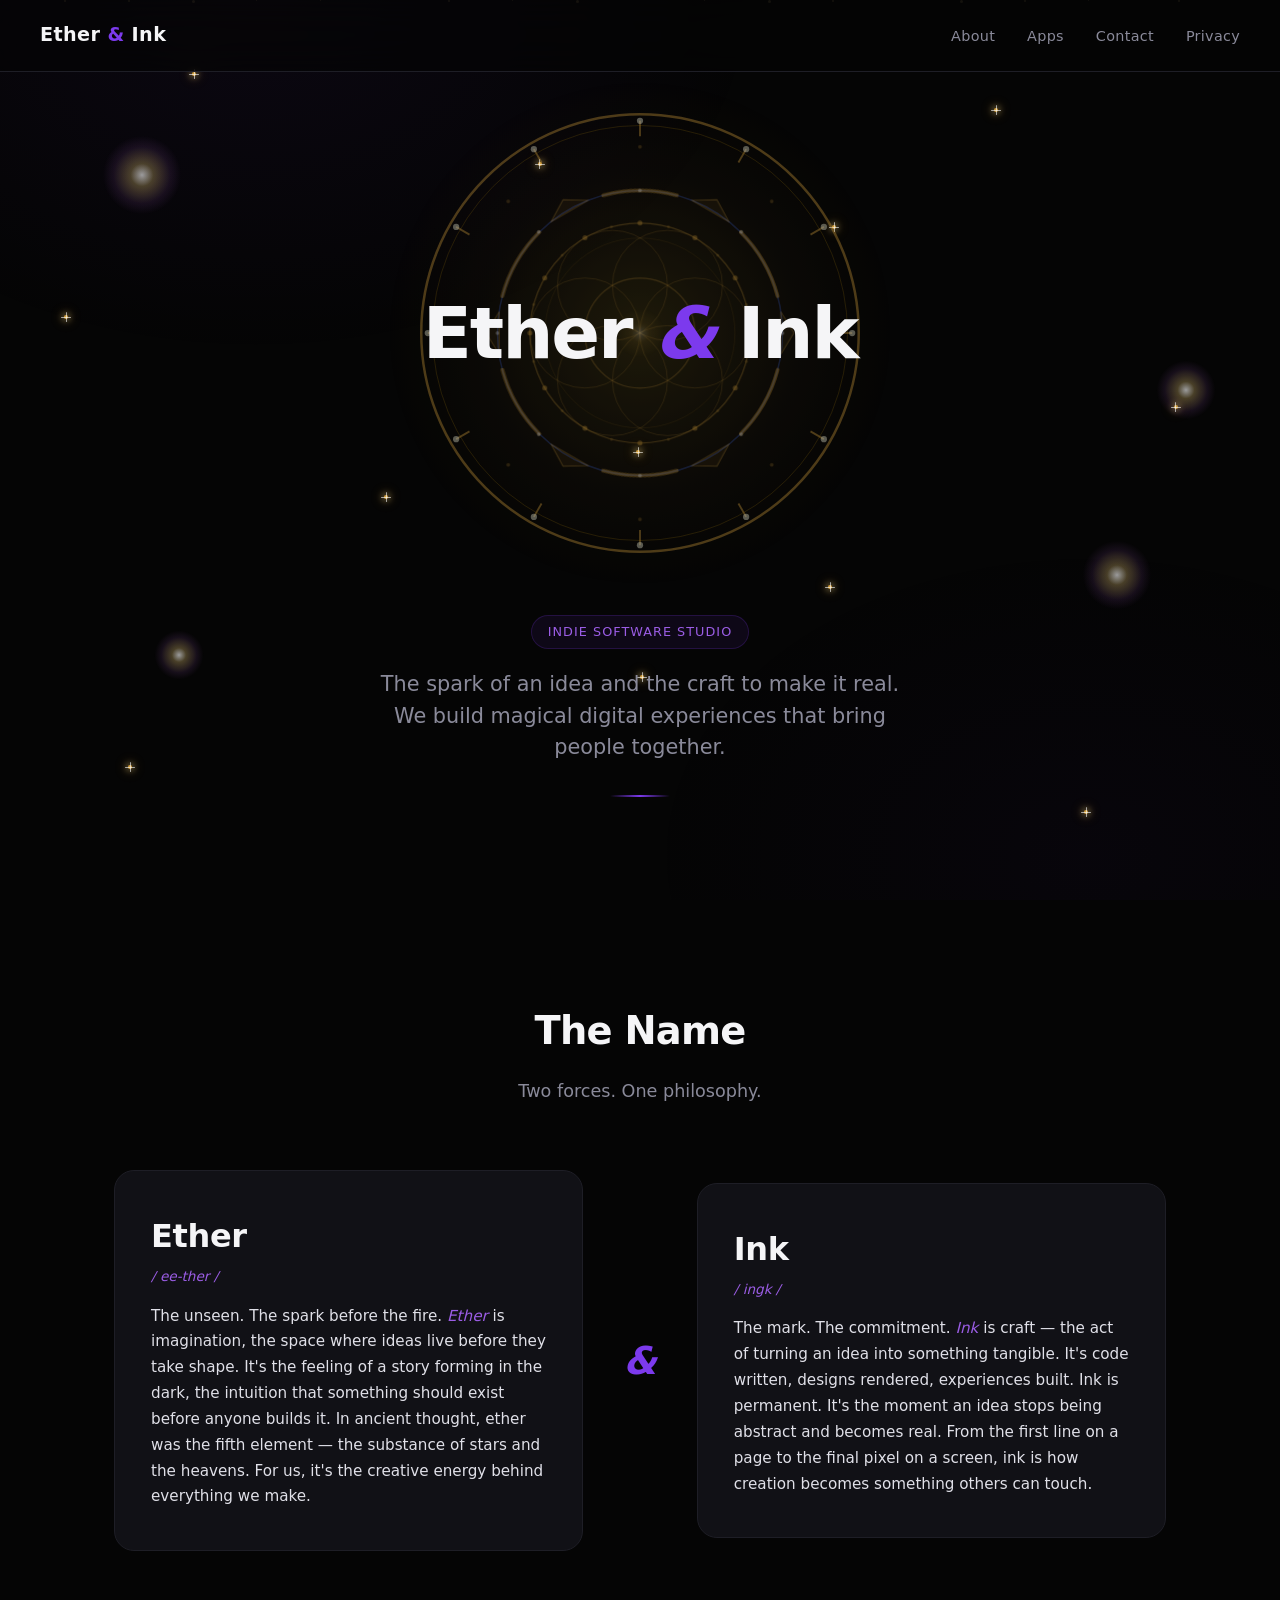
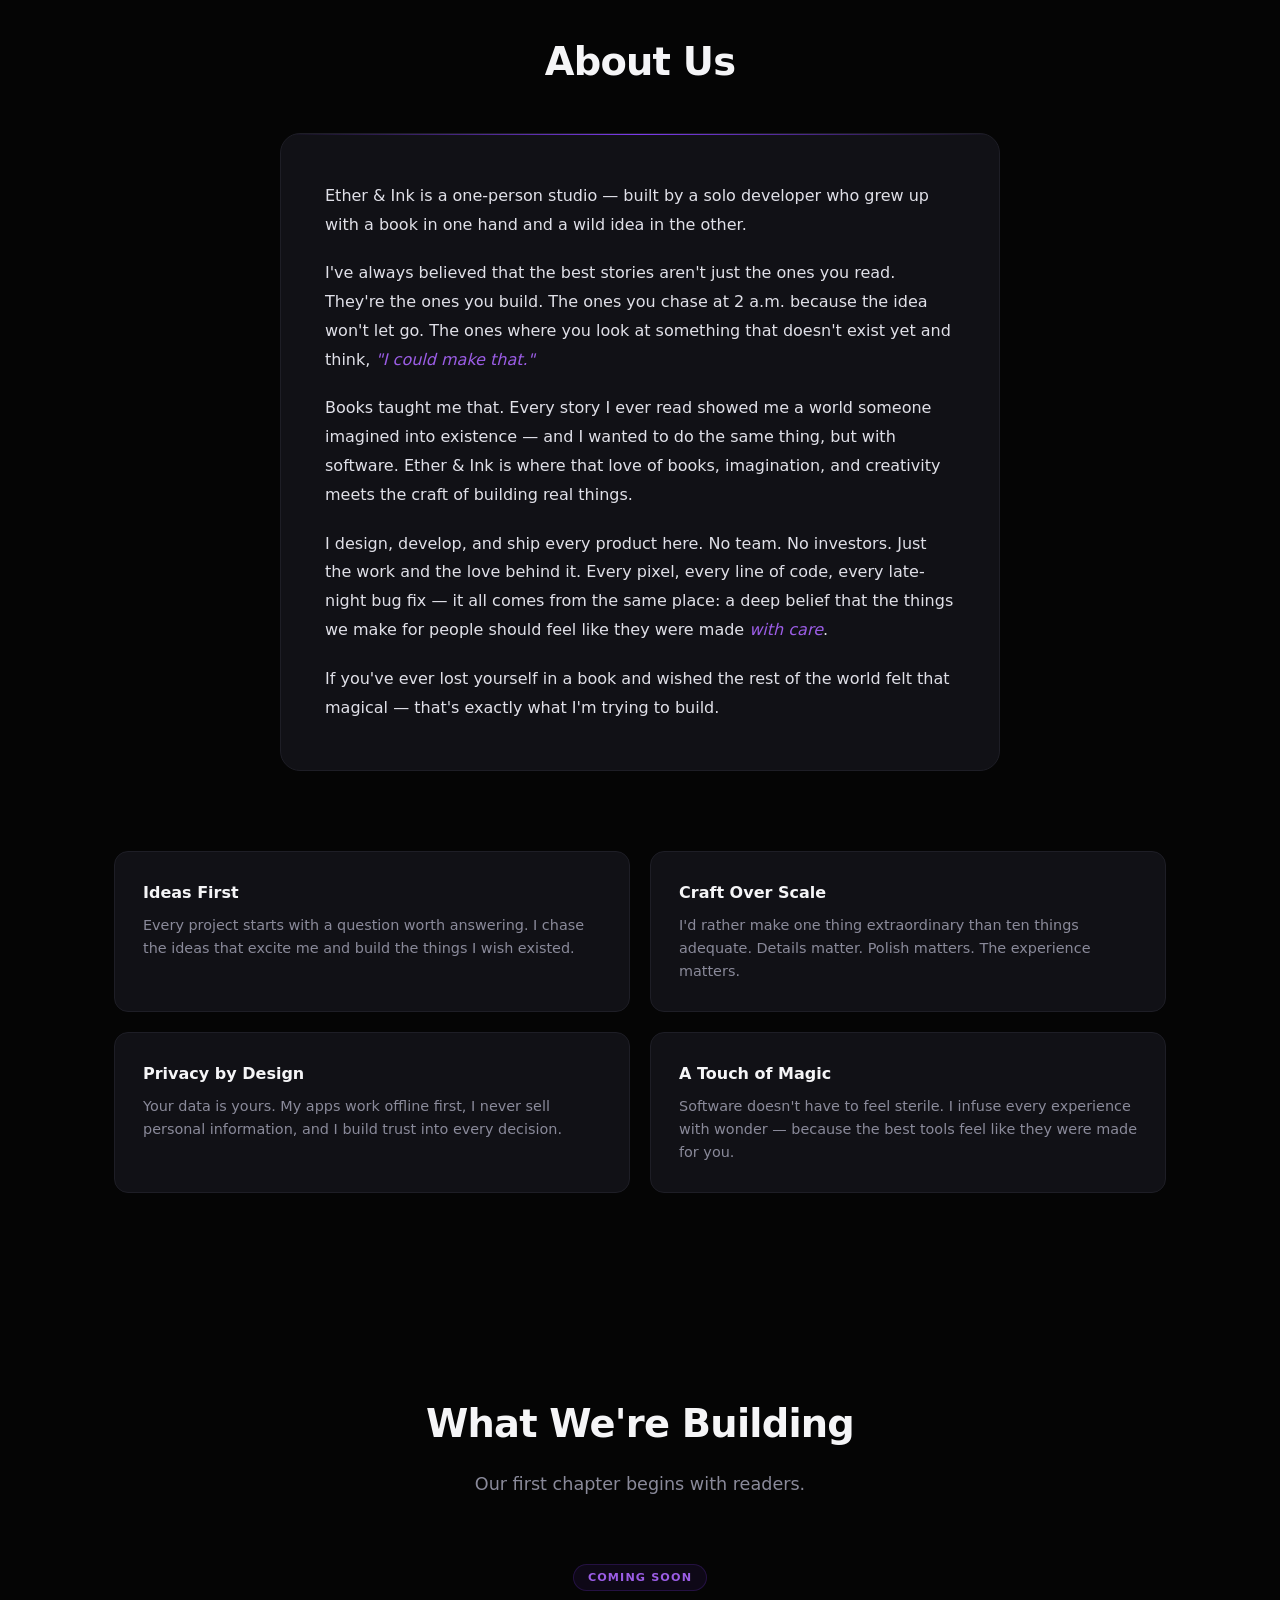
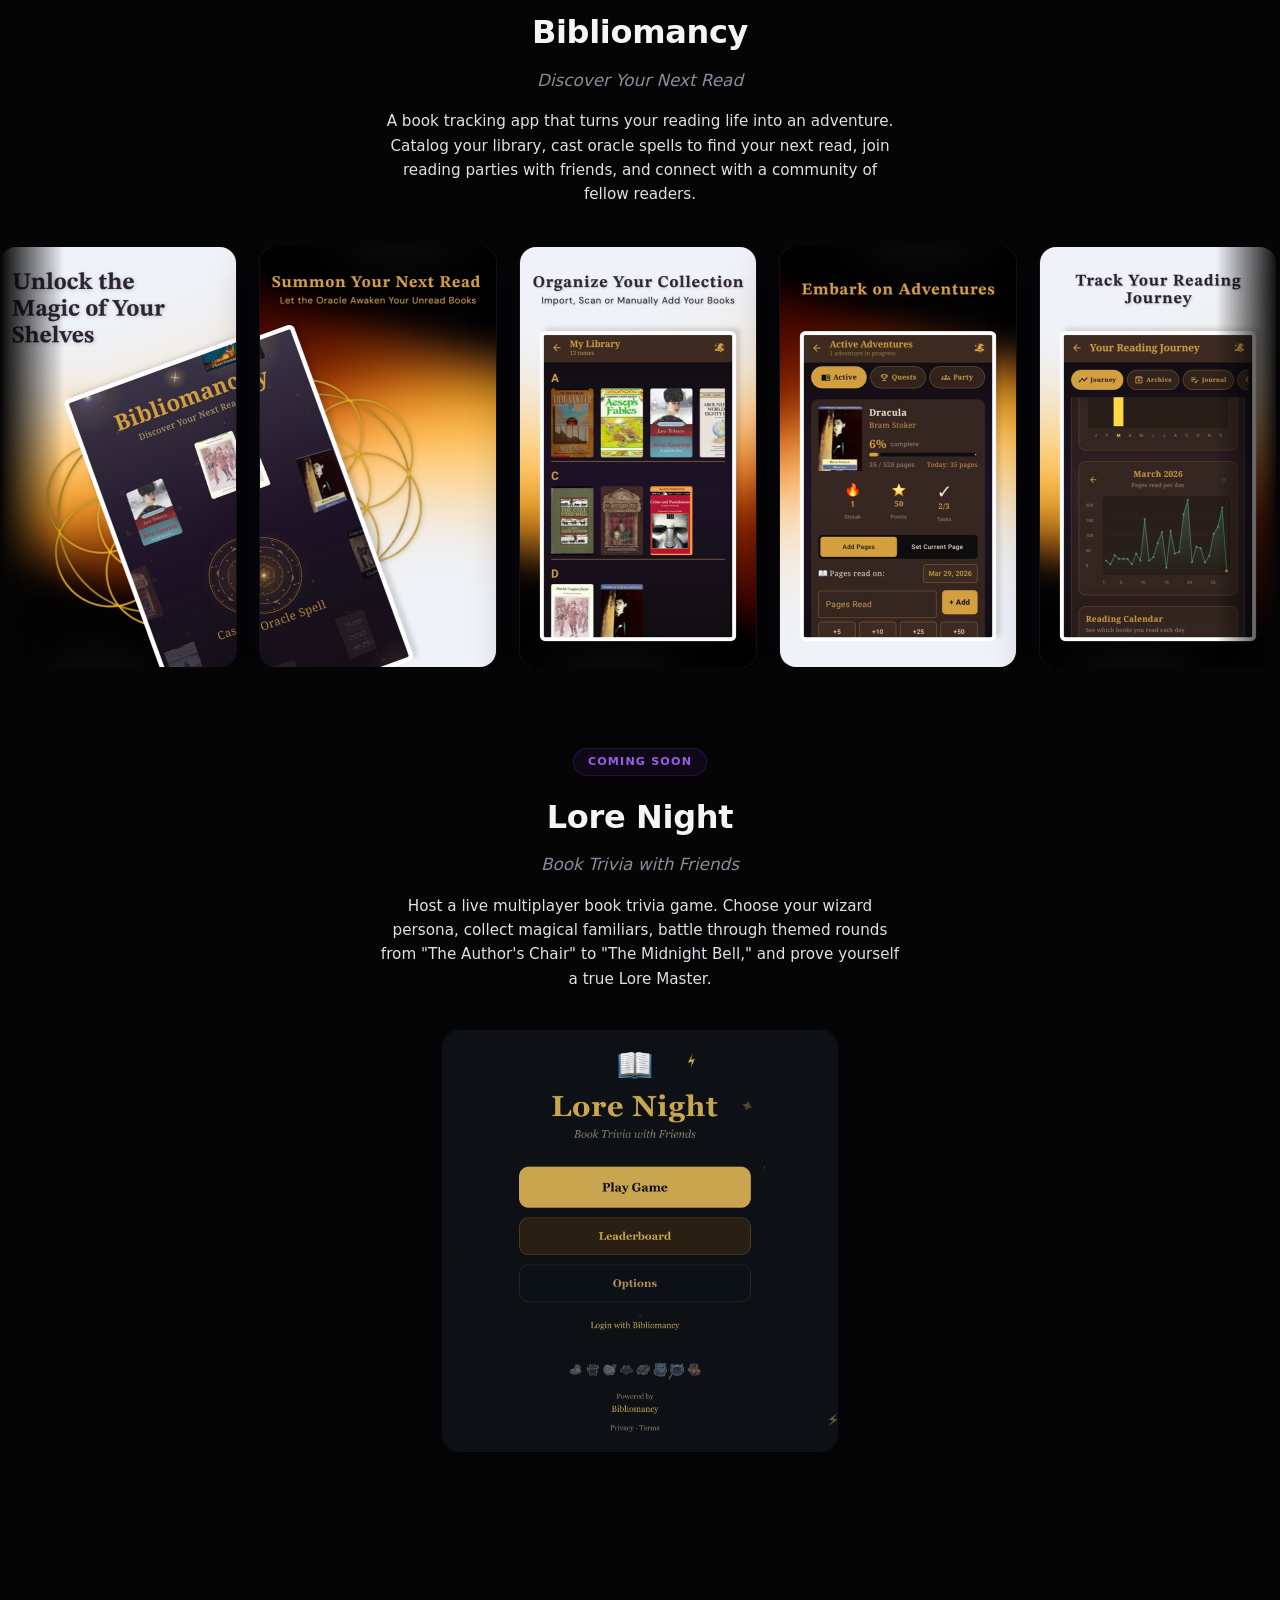
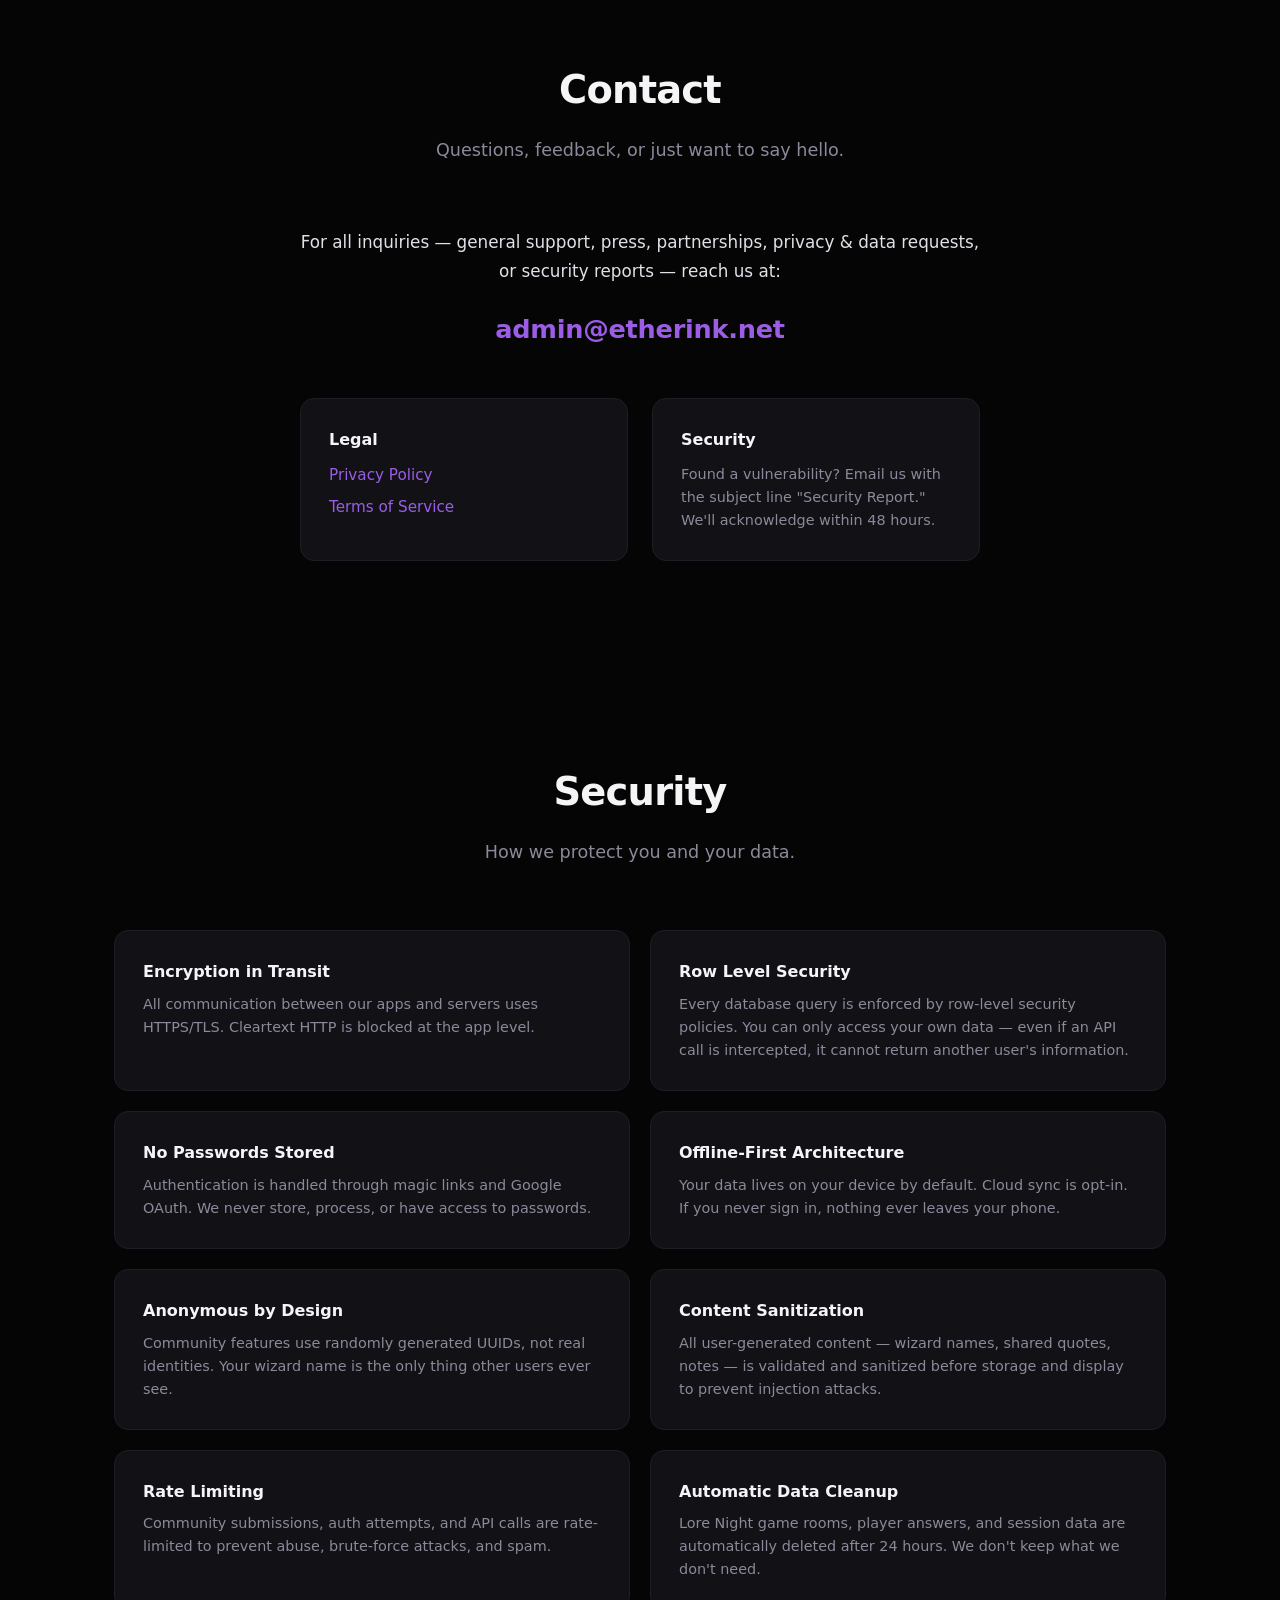
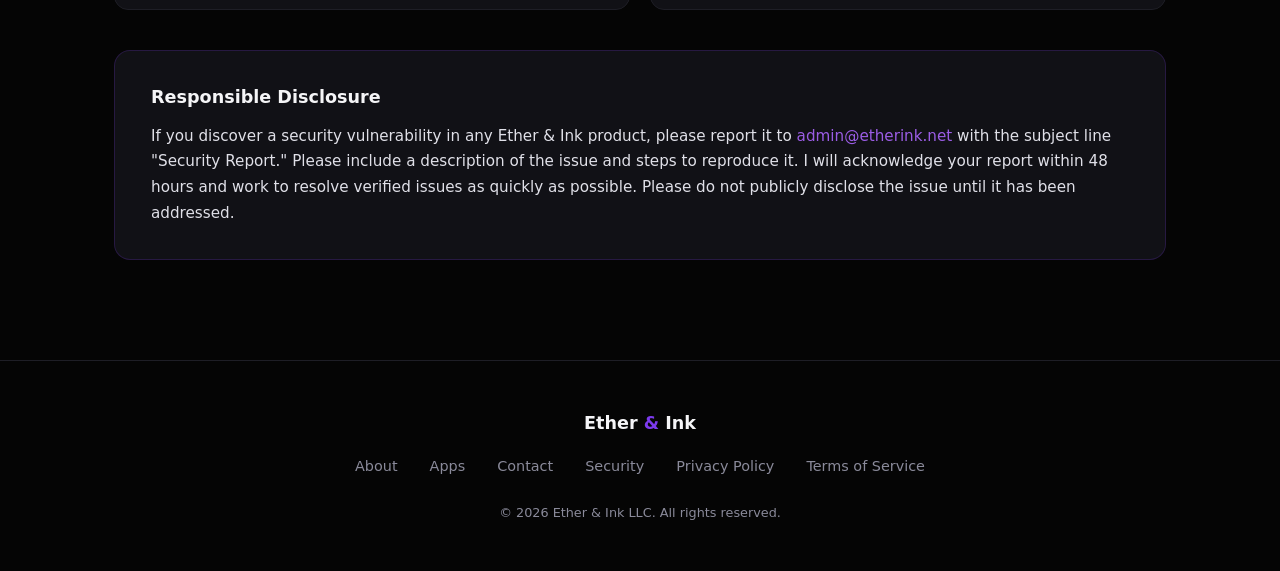
==== commit 90761dd8: "Add spirit orbs, twinkle stars, and dust motes animations Recreated from Bibliomancy's CandleFlicker" ====
--- a/index.html
+++ b/index.html
@@ -20,6 +20,46 @@
 <body>
     <a href="#main" class="skip-nav">Skip to content</a>
     <div class="bg-glow"></div>
+
+    <!-- Spirit Orbs & Twinkle Stars — from Bibliomancy's CandleFlicker + TwinkleStars -->
+    <div class="spirits" aria-hidden="true">
+        <!-- Spirit Orbs -->
+        <div class="spirit spirit-1"></div>
+        <div class="spirit spirit-2"></div>
+        <div class="spirit spirit-3"></div>
+        <div class="spirit spirit-4"></div>
+
+        <!-- Twinkle Stars -->
+        <div class="twinkle twinkle-1"></div>
+        <div class="twinkle twinkle-2"></div>
+        <div class="twinkle twinkle-3"></div>
+        <div class="twinkle twinkle-4"></div>
+        <div class="twinkle twinkle-5"></div>
+        <div class="twinkle twinkle-6"></div>
+        <div class="twinkle twinkle-7"></div>
+        <div class="twinkle twinkle-8"></div>
+        <div class="twinkle twinkle-9"></div>
+        <div class="twinkle twinkle-10"></div>
+        <div class="twinkle twinkle-11"></div>
+        <div class="twinkle twinkle-12"></div>
+
+        <!-- Dust Motes -->
+        <div class="mote mote-1"></div>
+        <div class="mote mote-2"></div>
+        <div class="mote mote-3"></div>
+        <div class="mote mote-4"></div>
+        <div class="mote mote-5"></div>
+        <div class="mote mote-6"></div>
+        <div class="mote mote-7"></div>
+        <div class="mote mote-8"></div>
+        <div class="mote mote-9"></div>
+        <div class="mote mote-10"></div>
+        <div class="mote mote-11"></div>
+        <div class="mote mote-12"></div>
+        <div class="mote mote-13"></div>
+        <div class="mote mote-14"></div>
+        <div class="mote mote-15"></div>
+    </div>
 
     <nav aria-label="Main navigation">
         <a href="#" class="nav-logo">Ether <span>&</span> Ink</a>
--- a/style.css
+++ b/style.css
@@ -94,6 +94,167 @@
   0%, 100% { transform: translate(0, 0) rotate(0deg); }
   33% { transform: translate(30px, -20px) rotate(1deg); }
   66% { transform: translate(-20px, 15px) rotate(-1deg); }
+}
+
+/* ── Spirit Orbs (CandleFlicker) ─────────────────────────── */
+.spirits {
+  position: fixed;
+  top: 0;
+  left: 0;
+  width: 100%;
+  height: 100%;
+  z-index: 0;
+  pointer-events: none;
+  overflow: hidden;
+}
+
+.spirit {
+  position: absolute;
+  border-radius: 50%;
+  background: radial-gradient(
+    circle,
+    rgba(255, 255, 255, 0.6) 0%,
+    rgba(232, 200, 123, 0.3) 20%,
+    rgba(155, 89, 182, 0.12) 50%,
+    transparent 70%
+  );
+}
+
+.spirit-1 {
+  width: 80px; height: 80px;
+  top: 15%; left: 8%;
+  animation: spirit-float-1 18s ease-in-out infinite, spirit-pulse 4s ease-in-out infinite;
+}
+.spirit-2 {
+  width: 60px; height: 60px;
+  top: 40%; right: 5%;
+  animation: spirit-float-2 22s ease-in-out infinite, spirit-pulse 3.5s ease-in-out infinite 1s;
+}
+.spirit-3 {
+  width: 50px; height: 50px;
+  top: 70%; left: 12%;
+  animation: spirit-float-3 20s ease-in-out infinite, spirit-pulse 5s ease-in-out infinite 0.5s;
+}
+.spirit-4 {
+  width: 70px; height: 70px;
+  top: 60%; right: 10%;
+  animation: spirit-float-4 25s ease-in-out infinite, spirit-pulse 4.5s ease-in-out infinite 2s;
+}
+
+@keyframes spirit-float-1 {
+  0%, 100% { transform: translate(0, 0); }
+  25% { transform: translate(40px, -30px); }
+  50% { transform: translate(20px, 40px); }
+  75% { transform: translate(-30px, 10px); }
+}
+@keyframes spirit-float-2 {
+  0%, 100% { transform: translate(0, 0); }
+  25% { transform: translate(-35px, 25px); }
+  50% { transform: translate(-15px, -40px); }
+  75% { transform: translate(25px, -10px); }
+}
+@keyframes spirit-float-3 {
+  0%, 100% { transform: translate(0, 0); }
+  25% { transform: translate(30px, 20px); }
+  50% { transform: translate(-20px, -30px); }
+  75% { transform: translate(-40px, 15px); }
+}
+@keyframes spirit-float-4 {
+  0%, 100% { transform: translate(0, 0); }
+  25% { transform: translate(-25px, -35px); }
+  50% { transform: translate(35px, 20px); }
+  75% { transform: translate(15px, -25px); }
+}
+@keyframes spirit-pulse {
+  0%, 100% { opacity: 0.3; }
+  50% { opacity: 0.7; }
+}
+
+/* ── Twinkle Stars (TwinkleStars) ───────────────────────── */
+.twinkle {
+  position: absolute;
+  width: 4px;
+  height: 4px;
+  border-radius: 50%;
+  background: #D4A03D;
+  box-shadow:
+    0 0 6px 2px rgba(232, 200, 123, 0.4),
+    0 0 12px 4px rgba(212, 160, 61, 0.15);
+  animation: twinkle-pulse 2s ease-in-out infinite;
+}
+
+.twinkle::before,
+.twinkle::after {
+  content: '';
+  position: absolute;
+  background: rgba(255, 255, 255, 0.6);
+  border-radius: 1px;
+}
+.twinkle::before {
+  width: 1px; height: 10px;
+  top: -3px; left: 1.5px;
+}
+.twinkle::after {
+  width: 10px; height: 1px;
+  top: 1.5px; left: -3px;
+}
+
+.twinkle-1  { top: 8%;   left: 15%;  animation-delay: 0s;    animation-duration: 2.2s; }
+.twinkle-2  { top: 12%;  right: 22%; animation-delay: 0.7s;  animation-duration: 1.8s; }
+.twinkle-3  { top: 25%;  left: 65%;  animation-delay: 1.3s;  animation-duration: 2.5s; }
+.twinkle-4  { top: 35%;  left: 5%;   animation-delay: 0.3s;  animation-duration: 2.1s; }
+.twinkle-5  { top: 45%;  right: 8%;  animation-delay: 1.8s;  animation-duration: 1.9s; }
+.twinkle-6  { top: 55%;  left: 30%;  animation-delay: 0.5s;  animation-duration: 2.4s; }
+.twinkle-7  { top: 65%;  right: 35%; animation-delay: 1.1s;  animation-duration: 2.0s; }
+.twinkle-8  { top: 75%;  left: 50%;  animation-delay: 1.6s;  animation-duration: 2.3s; }
+.twinkle-9  { top: 85%;  left: 10%;  animation-delay: 0.9s;  animation-duration: 1.7s; }
+.twinkle-10 { top: 90%;  right: 15%; animation-delay: 2.0s;  animation-duration: 2.6s; }
+.twinkle-11 { top: 18%;  left: 42%;  animation-delay: 0.4s;  animation-duration: 2.1s; }
+.twinkle-12 { top: 50%;  right: 50%; animation-delay: 1.5s;  animation-duration: 1.8s; }
+
+@keyframes twinkle-pulse {
+  0%, 100% { opacity: 0; transform: scale(0.5); }
+  50% { opacity: 0.9; transform: scale(1); }
+}
+
+/* ── Dust Motes (DustMotes) ─────────────────────────────── */
+.mote {
+  position: absolute;
+  border-radius: 50%;
+  background: rgba(232, 200, 123, 0.5);
+  animation: mote-float 12s linear infinite;
+}
+
+.mote-1  { width: 2px; height: 2px; left: 5%;  animation-duration: 14s; animation-delay: 0s; }
+.mote-2  { width: 3px; height: 3px; left: 15%; animation-duration: 11s; animation-delay: 2s; }
+.mote-3  { width: 1px; height: 1px; left: 25%; animation-duration: 16s; animation-delay: 5s; }
+.mote-4  { width: 2px; height: 2px; left: 35%; animation-duration: 13s; animation-delay: 1s; }
+.mote-5  { width: 3px; height: 3px; left: 45%; animation-duration: 15s; animation-delay: 7s; }
+.mote-6  { width: 1px; height: 1px; left: 55%; animation-duration: 12s; animation-delay: 3s; }
+.mote-7  { width: 2px; height: 2px; left: 65%; animation-duration: 17s; animation-delay: 4s; }
+.mote-8  { width: 3px; height: 3px; left: 75%; animation-duration: 10s; animation-delay: 6s; }
+.mote-9  { width: 1px; height: 1px; left: 85%; animation-duration: 14s; animation-delay: 8s; }
+.mote-10 { width: 2px; height: 2px; left: 92%; animation-duration: 16s; animation-delay: 2s; }
+.mote-11 { width: 2px; height: 2px; left: 10%; animation-duration: 13s; animation-delay: 9s; }
+.mote-12 { width: 1px; height: 1px; left: 40%; animation-duration: 15s; animation-delay: 4s; }
+.mote-13 { width: 3px; height: 3px; left: 60%; animation-duration: 11s; animation-delay: 1s; }
+.mote-14 { width: 2px; height: 2px; left: 80%; animation-duration: 18s; animation-delay: 6s; }
+.mote-15 { width: 1px; height: 1px; left: 20%; animation-duration: 12s; animation-delay: 3s; }
+
+@keyframes mote-float {
+  0% {
+    bottom: -5%;
+    opacity: 0;
+    transform: translateX(0);
+  }
+  10% { opacity: 0.4; }
+  50% { transform: translateX(20px); }
+  90% { opacity: 0.2; }
+  100% {
+    bottom: 105%;
+    opacity: 0;
+    transform: translateX(-10px);
+  }
 }
 
 /* ── Layout ─────────────────────────────────────────────── */
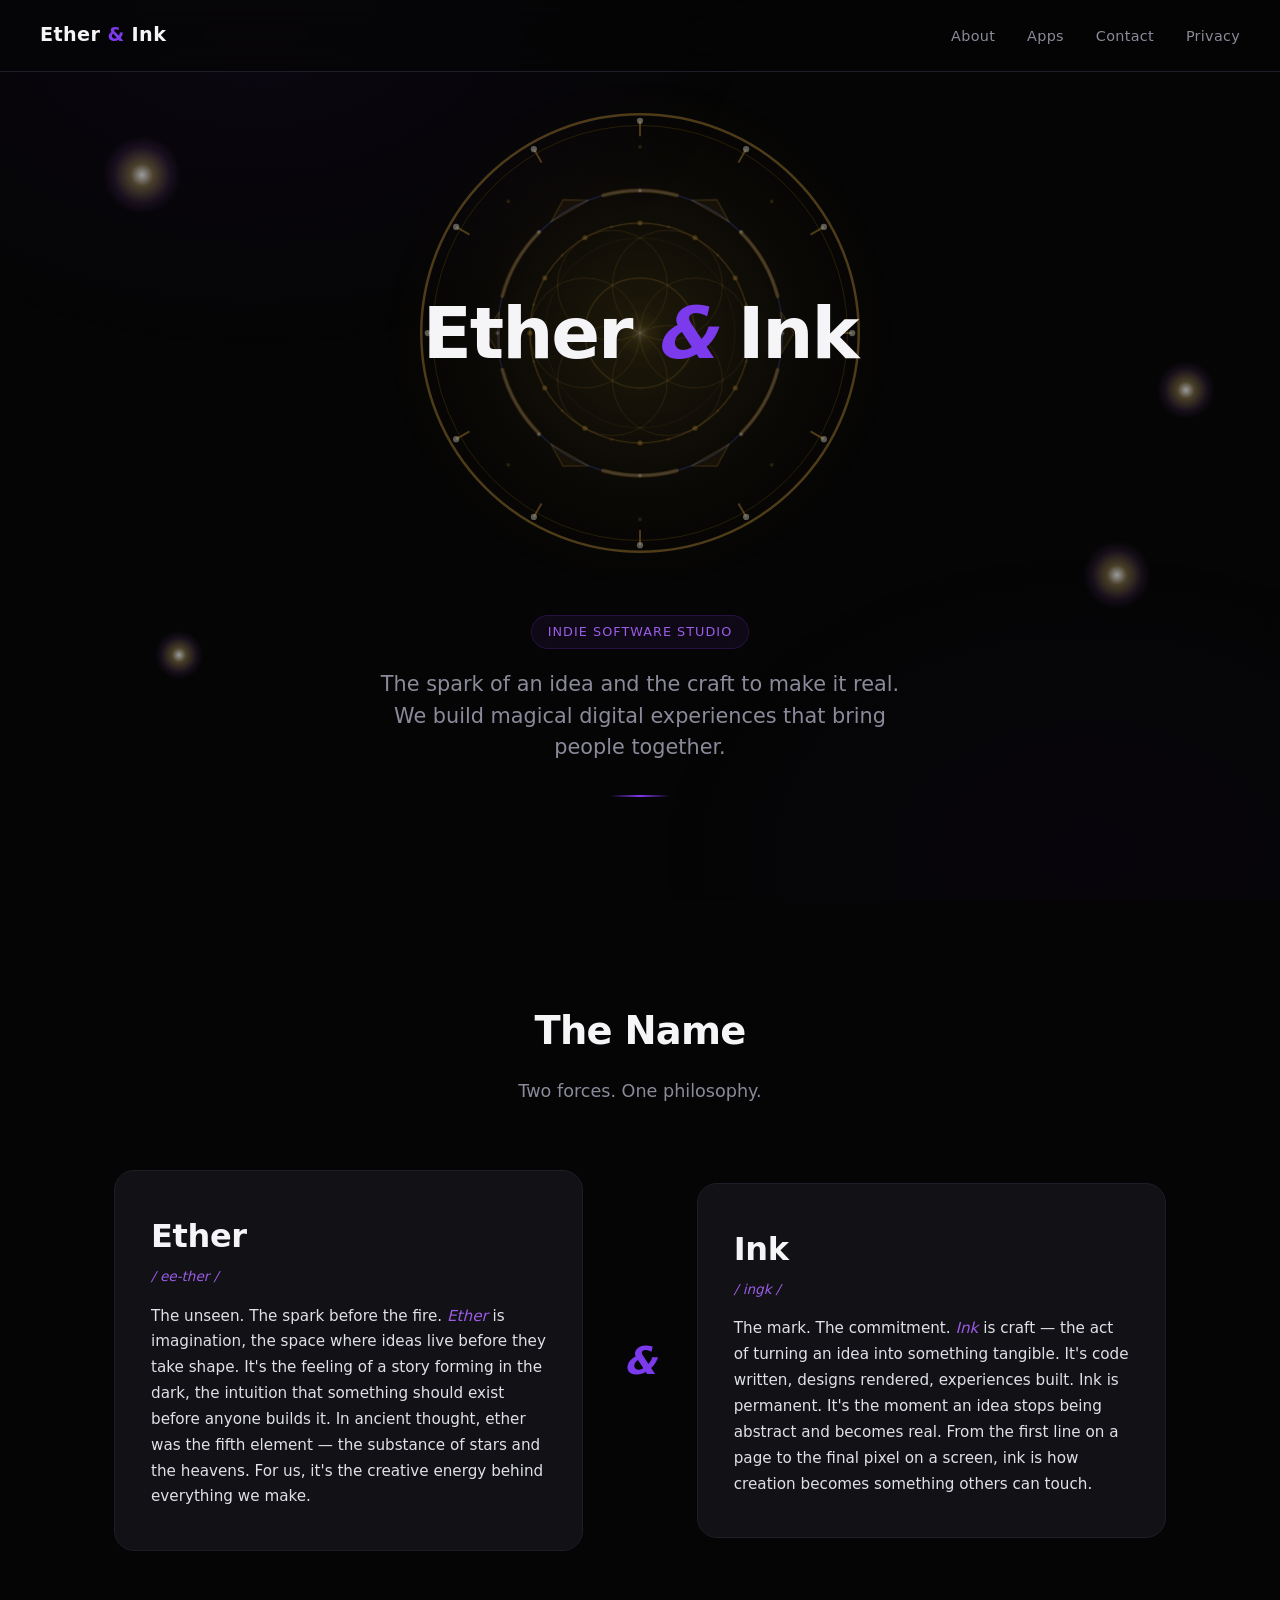
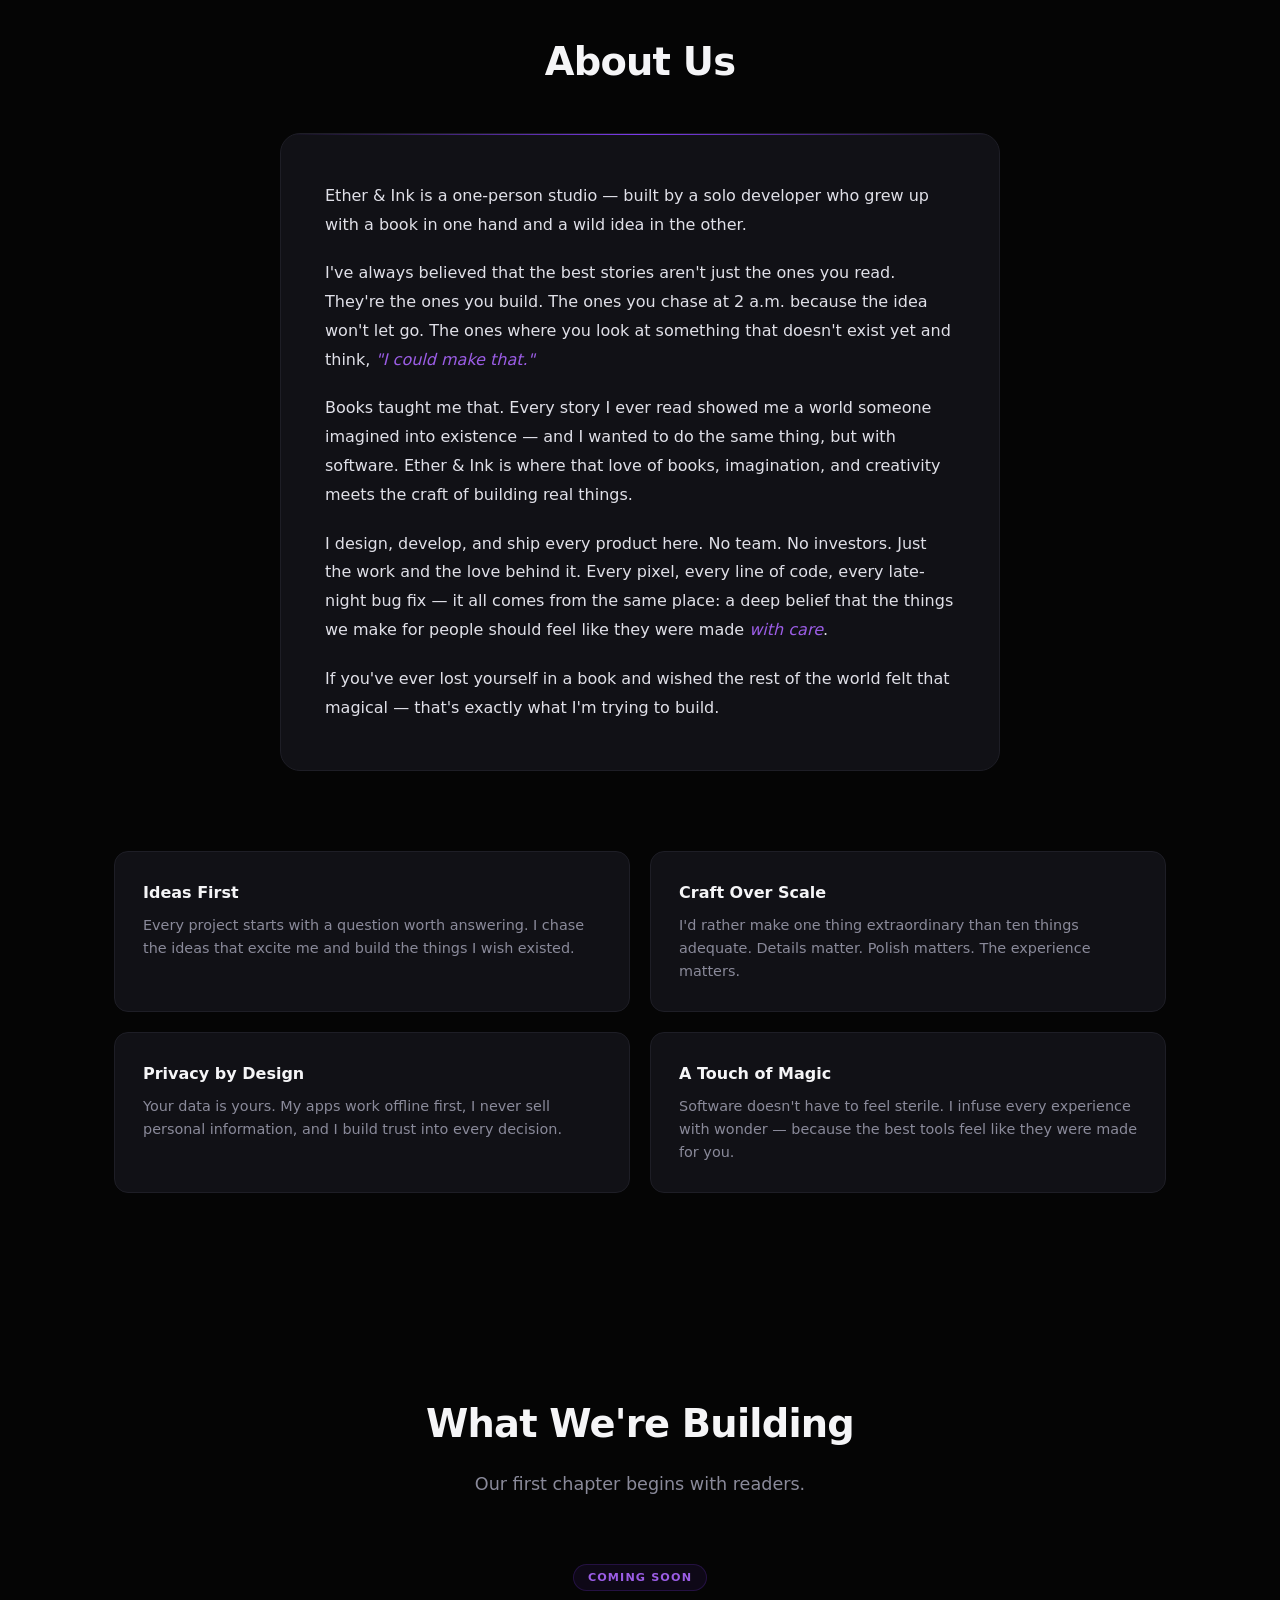
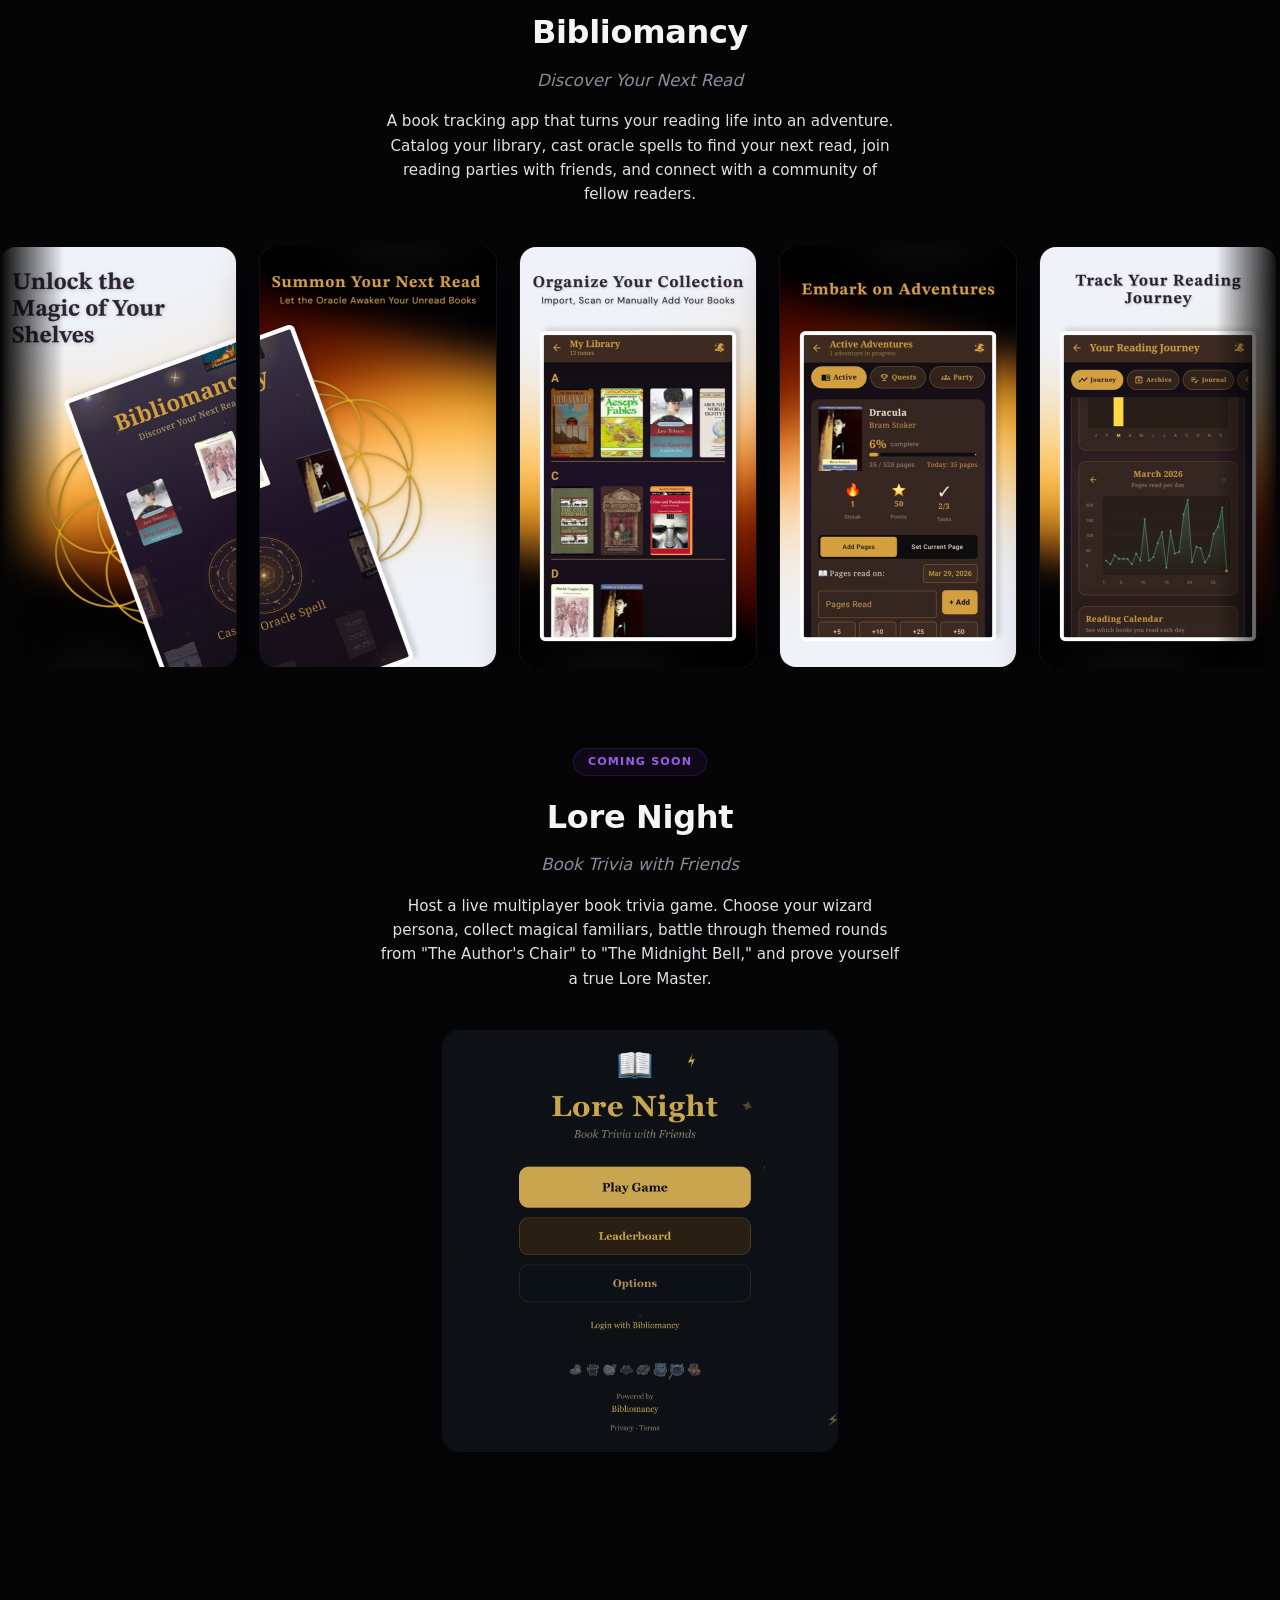
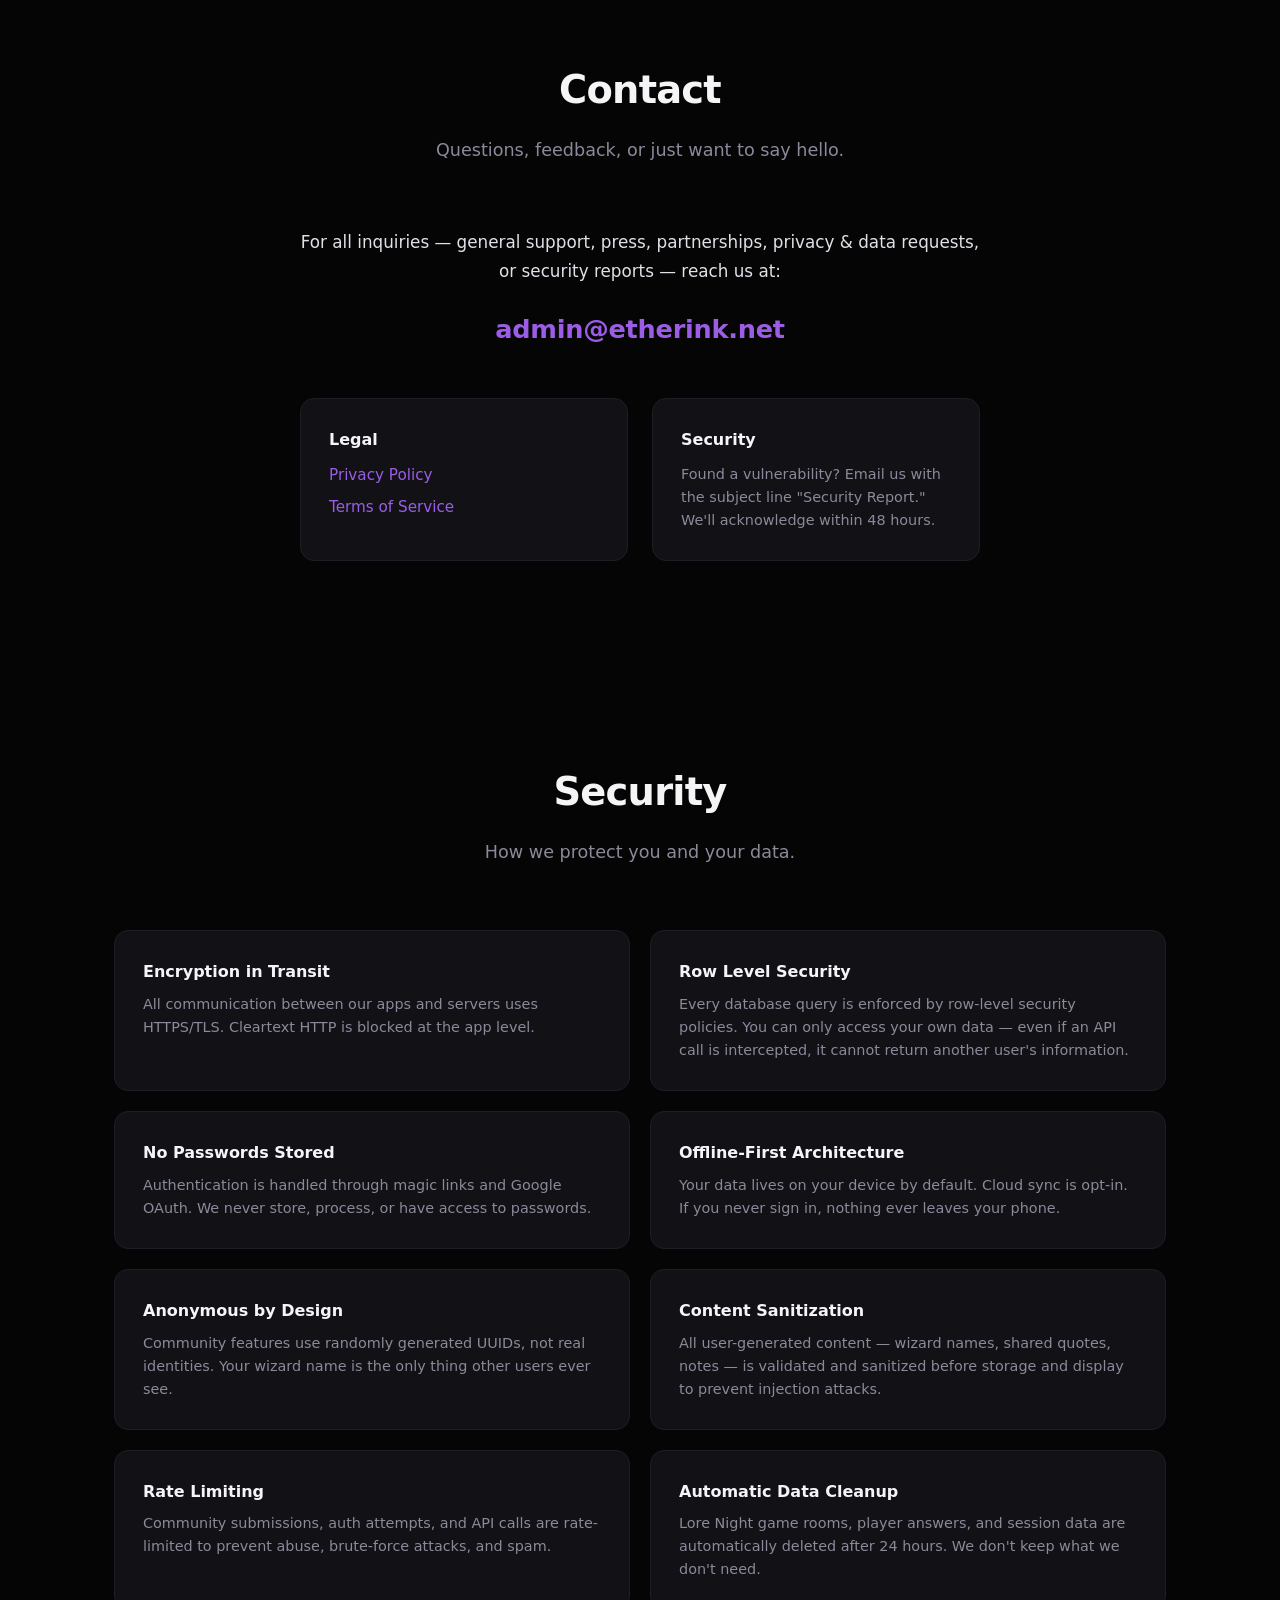
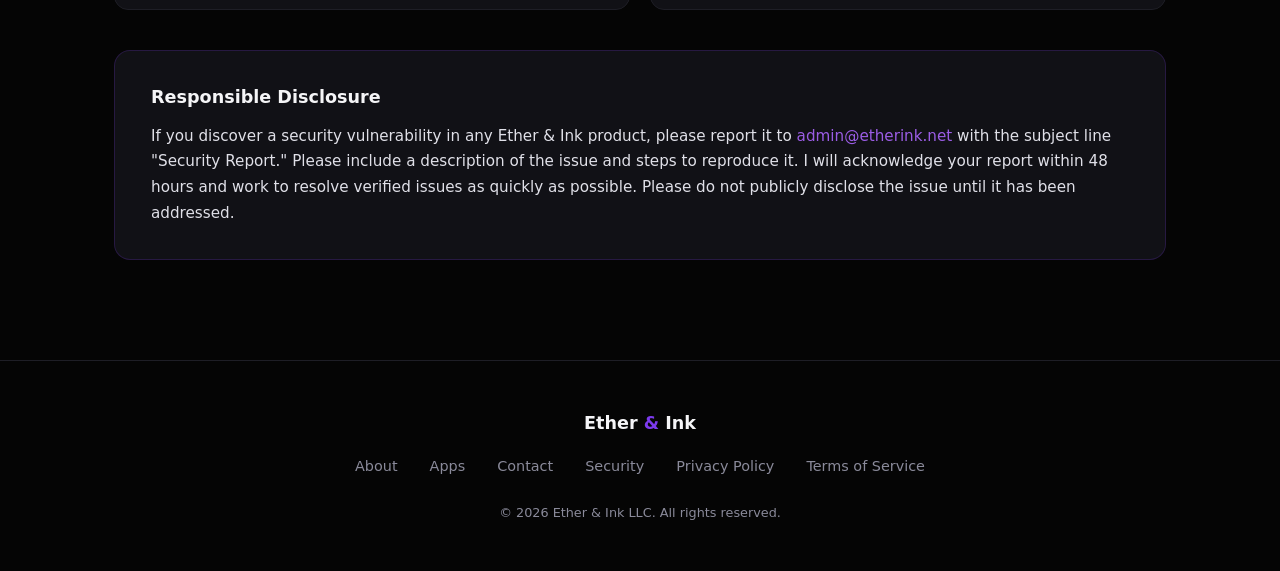
==== commit 5ce86ea2: "Remove stars and dust motes, dim spirit orbs Keep only the 4 spirit orbs with reduced opacity (0.15-" ====
--- a/index.html
+++ b/index.html
@@ -29,36 +29,6 @@
         <div class="spirit spirit-3"></div>
         <div class="spirit spirit-4"></div>
 
-        <!-- Twinkle Stars -->
-        <div class="twinkle twinkle-1"></div>
-        <div class="twinkle twinkle-2"></div>
-        <div class="twinkle twinkle-3"></div>
-        <div class="twinkle twinkle-4"></div>
-        <div class="twinkle twinkle-5"></div>
-        <div class="twinkle twinkle-6"></div>
-        <div class="twinkle twinkle-7"></div>
-        <div class="twinkle twinkle-8"></div>
-        <div class="twinkle twinkle-9"></div>
-        <div class="twinkle twinkle-10"></div>
-        <div class="twinkle twinkle-11"></div>
-        <div class="twinkle twinkle-12"></div>
-
-        <!-- Dust Motes -->
-        <div class="mote mote-1"></div>
-        <div class="mote mote-2"></div>
-        <div class="mote mote-3"></div>
-        <div class="mote mote-4"></div>
-        <div class="mote mote-5"></div>
-        <div class="mote mote-6"></div>
-        <div class="mote mote-7"></div>
-        <div class="mote mote-8"></div>
-        <div class="mote mote-9"></div>
-        <div class="mote mote-10"></div>
-        <div class="mote mote-11"></div>
-        <div class="mote mote-12"></div>
-        <div class="mote mote-13"></div>
-        <div class="mote mote-14"></div>
-        <div class="mote mote-15"></div>
     </div>
 
     <nav aria-label="Main navigation">
--- a/style.css
+++ b/style.css
@@ -166,95 +166,8 @@
   75% { transform: translate(15px, -25px); }
 }
 @keyframes spirit-pulse {
-  0%, 100% { opacity: 0.3; }
-  50% { opacity: 0.7; }
-}
-
-/* ── Twinkle Stars (TwinkleStars) ───────────────────────── */
-.twinkle {
-  position: absolute;
-  width: 4px;
-  height: 4px;
-  border-radius: 50%;
-  background: #D4A03D;
-  box-shadow:
-    0 0 6px 2px rgba(232, 200, 123, 0.4),
-    0 0 12px 4px rgba(212, 160, 61, 0.15);
-  animation: twinkle-pulse 2s ease-in-out infinite;
-}
-
-.twinkle::before,
-.twinkle::after {
-  content: '';
-  position: absolute;
-  background: rgba(255, 255, 255, 0.6);
-  border-radius: 1px;
-}
-.twinkle::before {
-  width: 1px; height: 10px;
-  top: -3px; left: 1.5px;
-}
-.twinkle::after {
-  width: 10px; height: 1px;
-  top: 1.5px; left: -3px;
-}
-
-.twinkle-1  { top: 8%;   left: 15%;  animation-delay: 0s;    animation-duration: 2.2s; }
-.twinkle-2  { top: 12%;  right: 22%; animation-delay: 0.7s;  animation-duration: 1.8s; }
-.twinkle-3  { top: 25%;  left: 65%;  animation-delay: 1.3s;  animation-duration: 2.5s; }
-.twinkle-4  { top: 35%;  left: 5%;   animation-delay: 0.3s;  animation-duration: 2.1s; }
-.twinkle-5  { top: 45%;  right: 8%;  animation-delay: 1.8s;  animation-duration: 1.9s; }
-.twinkle-6  { top: 55%;  left: 30%;  animation-delay: 0.5s;  animation-duration: 2.4s; }
-.twinkle-7  { top: 65%;  right: 35%; animation-delay: 1.1s;  animation-duration: 2.0s; }
-.twinkle-8  { top: 75%;  left: 50%;  animation-delay: 1.6s;  animation-duration: 2.3s; }
-.twinkle-9  { top: 85%;  left: 10%;  animation-delay: 0.9s;  animation-duration: 1.7s; }
-.twinkle-10 { top: 90%;  right: 15%; animation-delay: 2.0s;  animation-duration: 2.6s; }
-.twinkle-11 { top: 18%;  left: 42%;  animation-delay: 0.4s;  animation-duration: 2.1s; }
-.twinkle-12 { top: 50%;  right: 50%; animation-delay: 1.5s;  animation-duration: 1.8s; }
-
-@keyframes twinkle-pulse {
-  0%, 100% { opacity: 0; transform: scale(0.5); }
-  50% { opacity: 0.9; transform: scale(1); }
-}
-
-/* ── Dust Motes (DustMotes) ─────────────────────────────── */
-.mote {
-  position: absolute;
-  border-radius: 50%;
-  background: rgba(232, 200, 123, 0.5);
-  animation: mote-float 12s linear infinite;
-}
-
-.mote-1  { width: 2px; height: 2px; left: 5%;  animation-duration: 14s; animation-delay: 0s; }
-.mote-2  { width: 3px; height: 3px; left: 15%; animation-duration: 11s; animation-delay: 2s; }
-.mote-3  { width: 1px; height: 1px; left: 25%; animation-duration: 16s; animation-delay: 5s; }
-.mote-4  { width: 2px; height: 2px; left: 35%; animation-duration: 13s; animation-delay: 1s; }
-.mote-5  { width: 3px; height: 3px; left: 45%; animation-duration: 15s; animation-delay: 7s; }
-.mote-6  { width: 1px; height: 1px; left: 55%; animation-duration: 12s; animation-delay: 3s; }
-.mote-7  { width: 2px; height: 2px; left: 65%; animation-duration: 17s; animation-delay: 4s; }
-.mote-8  { width: 3px; height: 3px; left: 75%; animation-duration: 10s; animation-delay: 6s; }
-.mote-9  { width: 1px; height: 1px; left: 85%; animation-duration: 14s; animation-delay: 8s; }
-.mote-10 { width: 2px; height: 2px; left: 92%; animation-duration: 16s; animation-delay: 2s; }
-.mote-11 { width: 2px; height: 2px; left: 10%; animation-duration: 13s; animation-delay: 9s; }
-.mote-12 { width: 1px; height: 1px; left: 40%; animation-duration: 15s; animation-delay: 4s; }
-.mote-13 { width: 3px; height: 3px; left: 60%; animation-duration: 11s; animation-delay: 1s; }
-.mote-14 { width: 2px; height: 2px; left: 80%; animation-duration: 18s; animation-delay: 6s; }
-.mote-15 { width: 1px; height: 1px; left: 20%; animation-duration: 12s; animation-delay: 3s; }
-
-@keyframes mote-float {
-  0% {
-    bottom: -5%;
-    opacity: 0;
-    transform: translateX(0);
-  }
-  10% { opacity: 0.4; }
-  50% { transform: translateX(20px); }
-  90% { opacity: 0.2; }
-  100% {
-    bottom: 105%;
-    opacity: 0;
-    transform: translateX(-10px);
-  }
+  0%, 100% { opacity: 0.15; }
+  50% { opacity: 0.35; }
 }
 
 /* ── Layout ─────────────────────────────────────────────── */
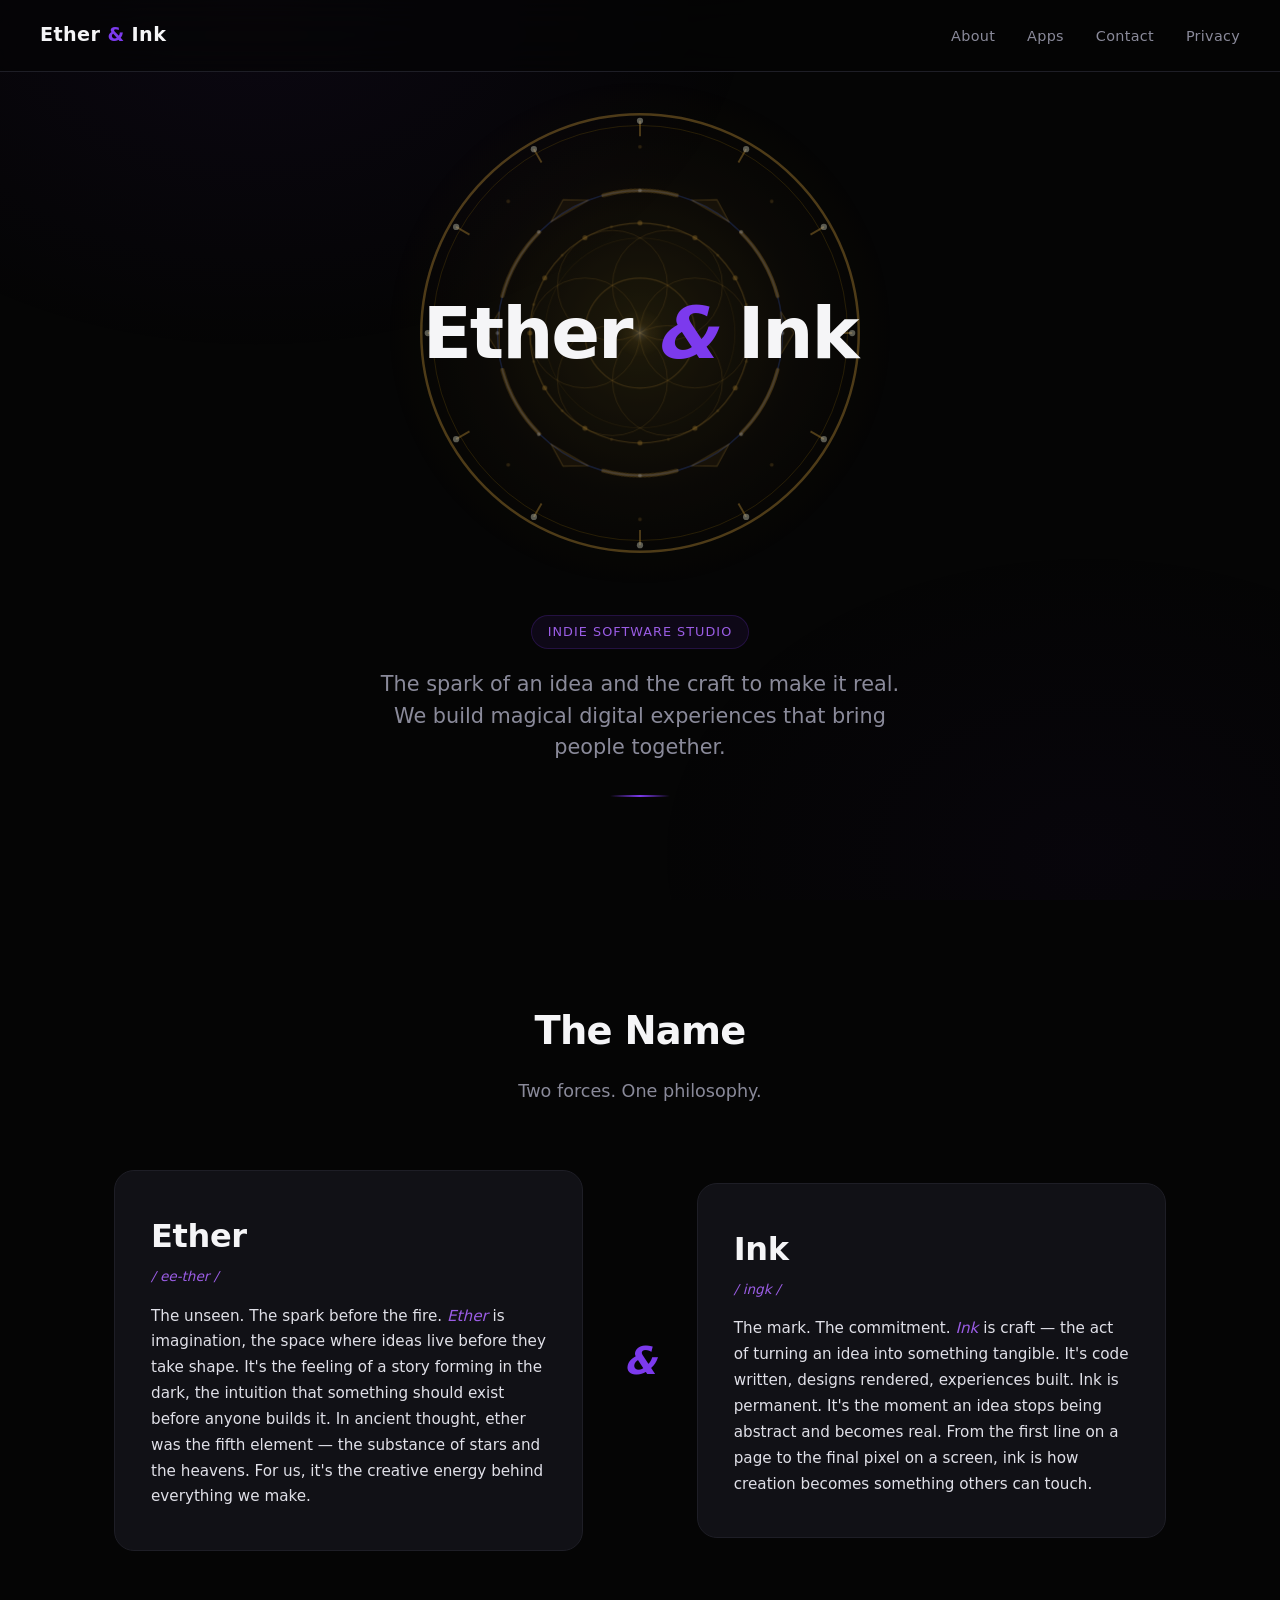
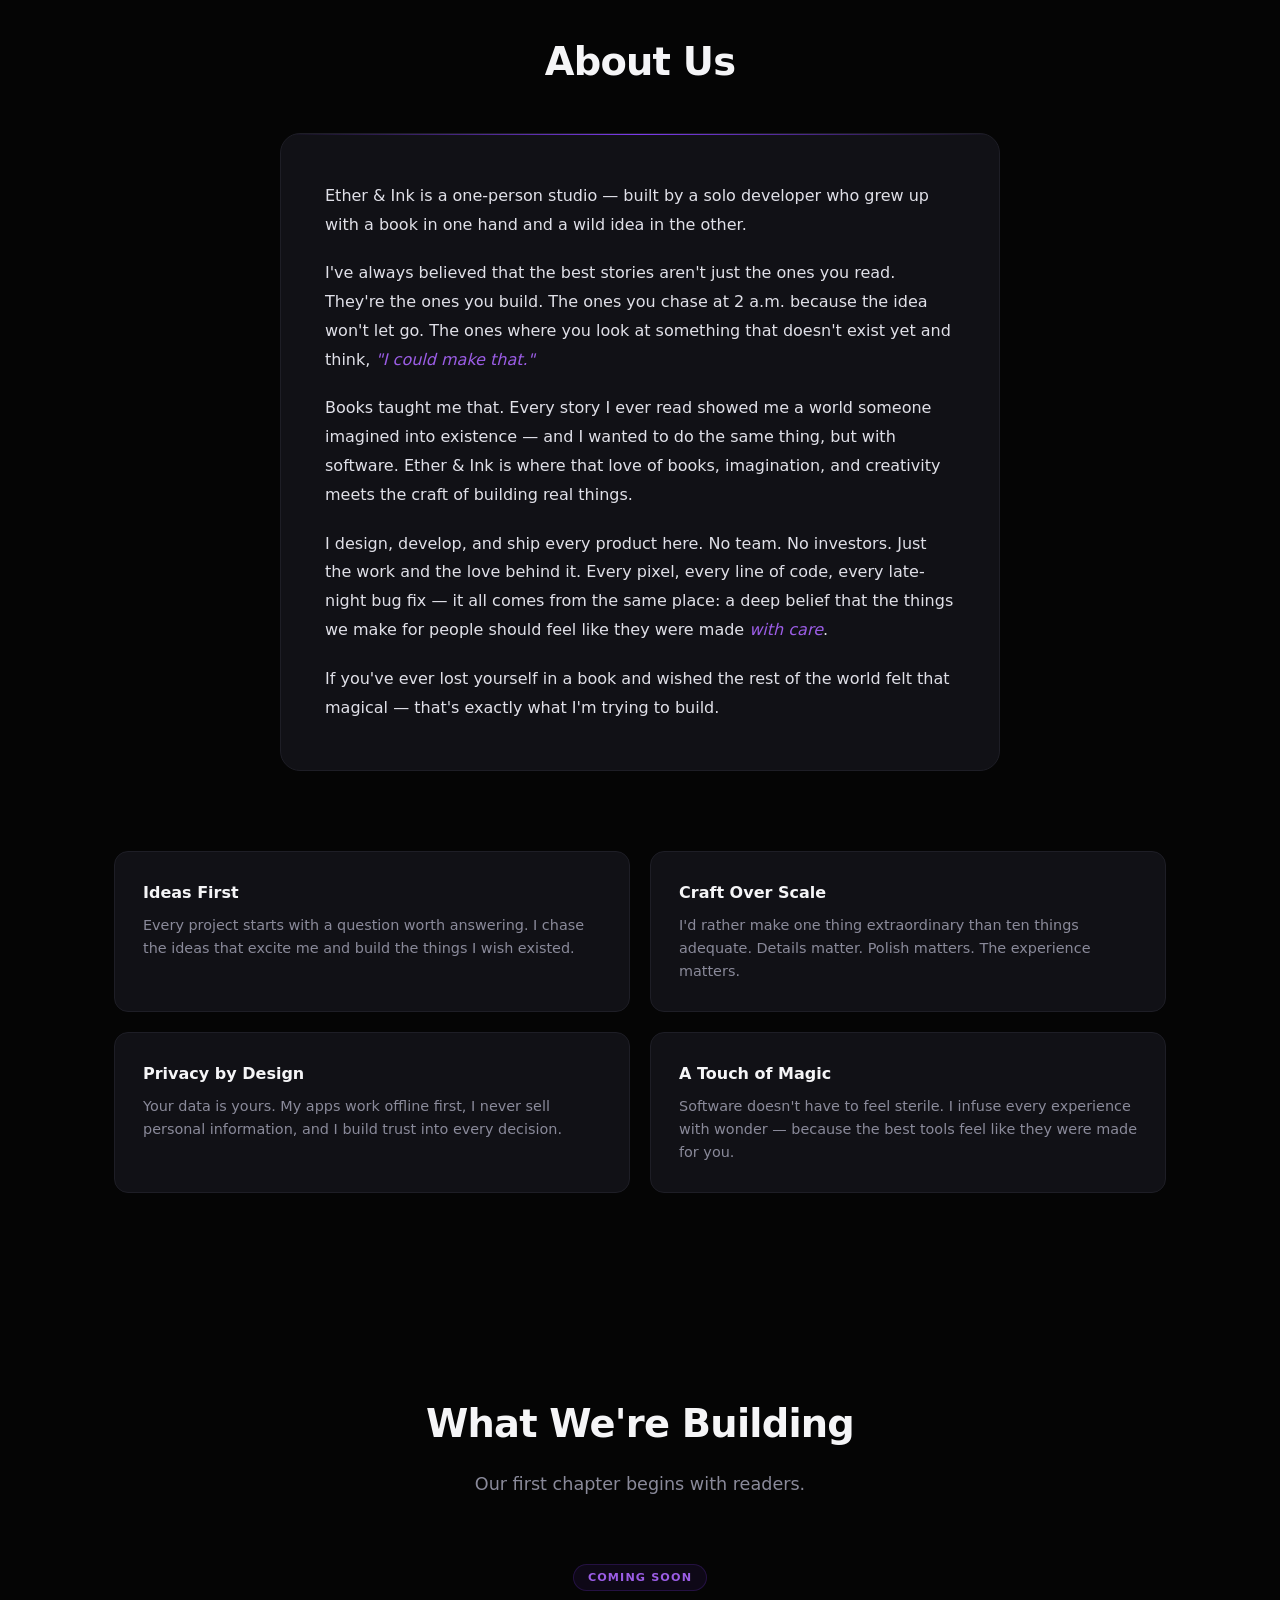
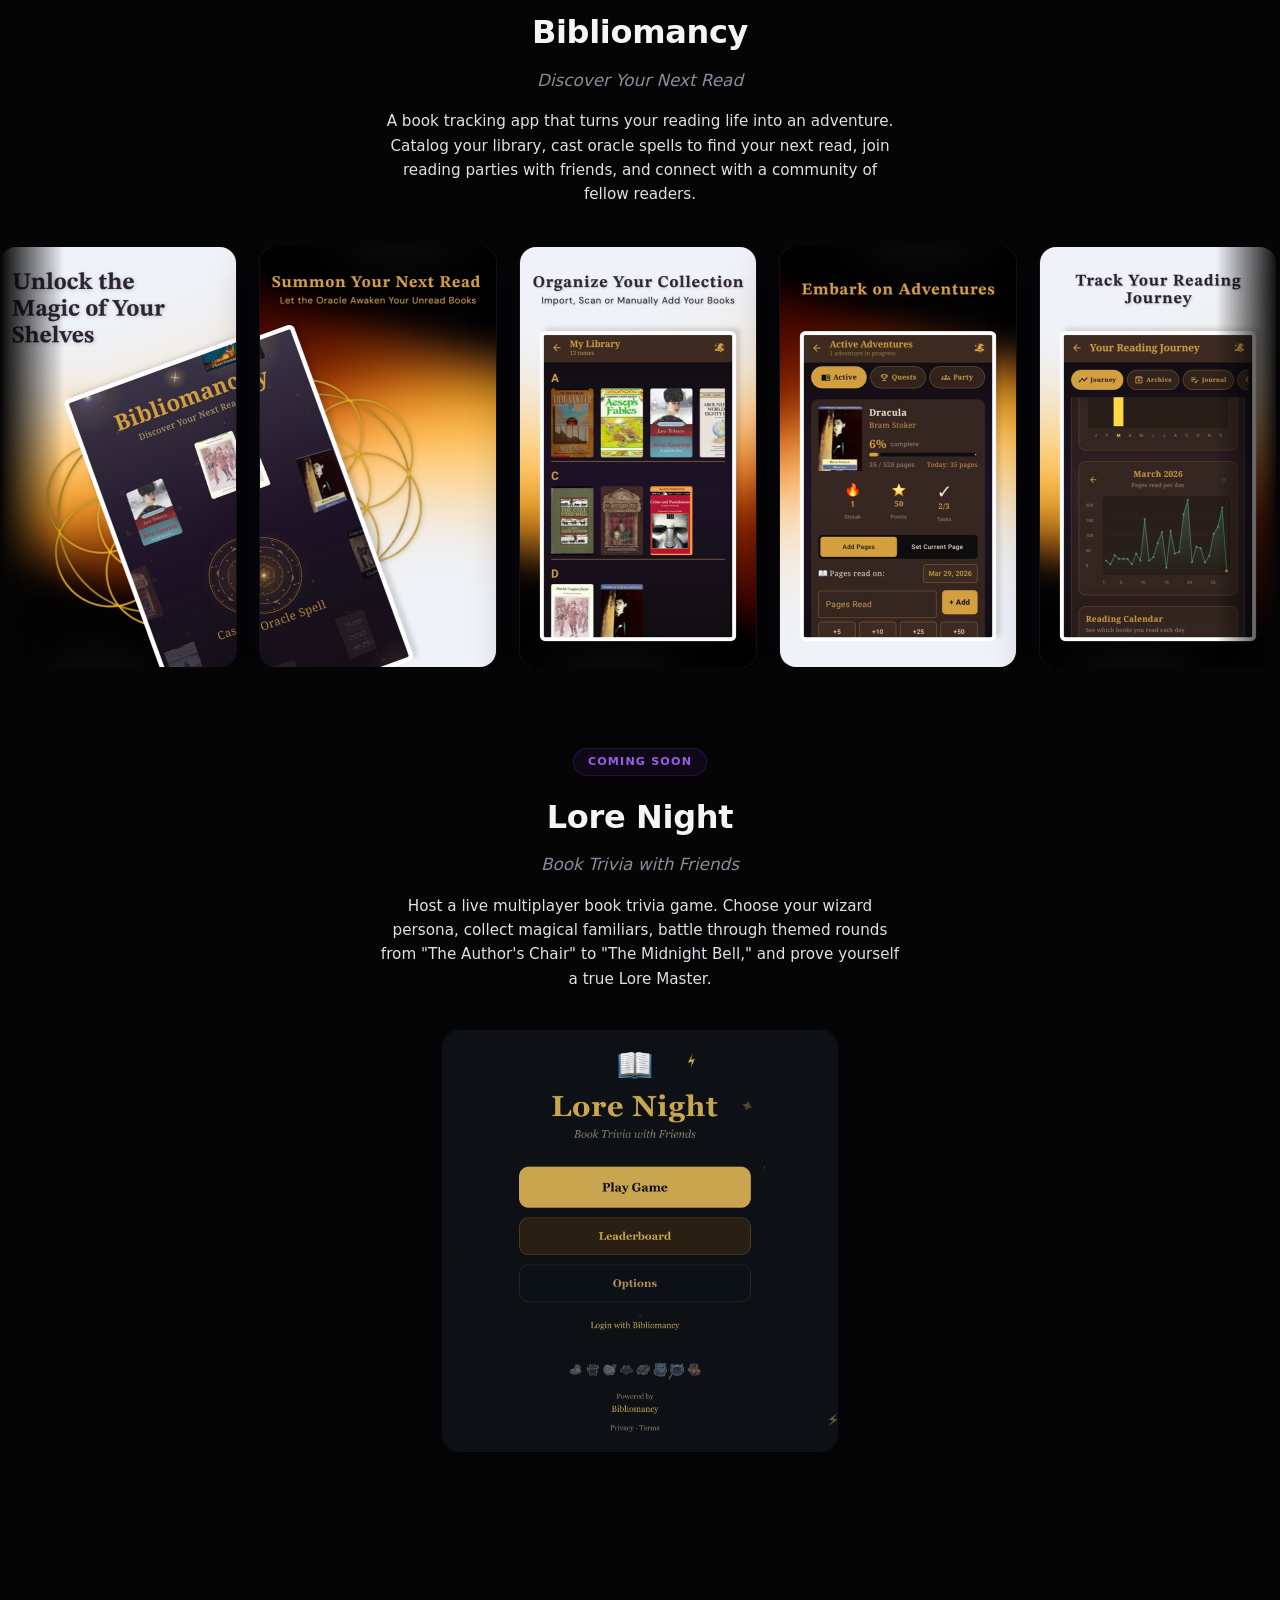
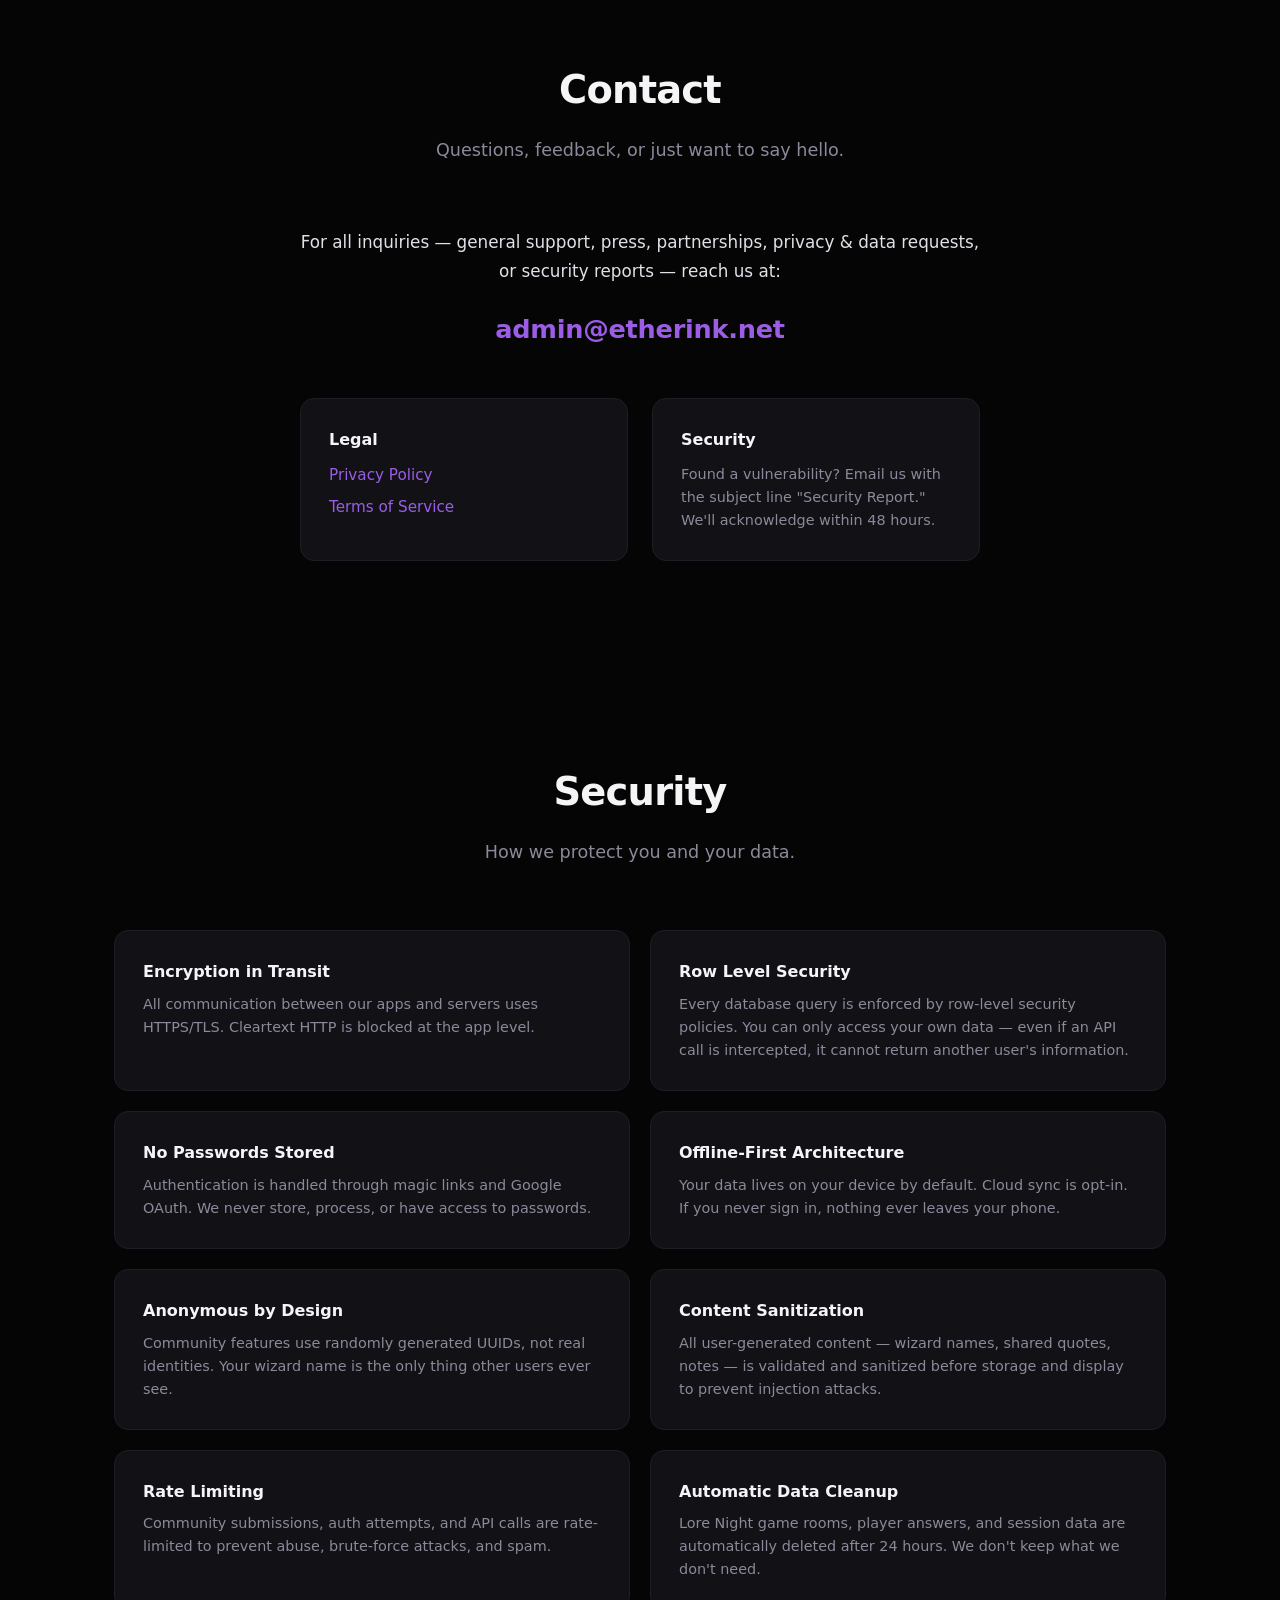
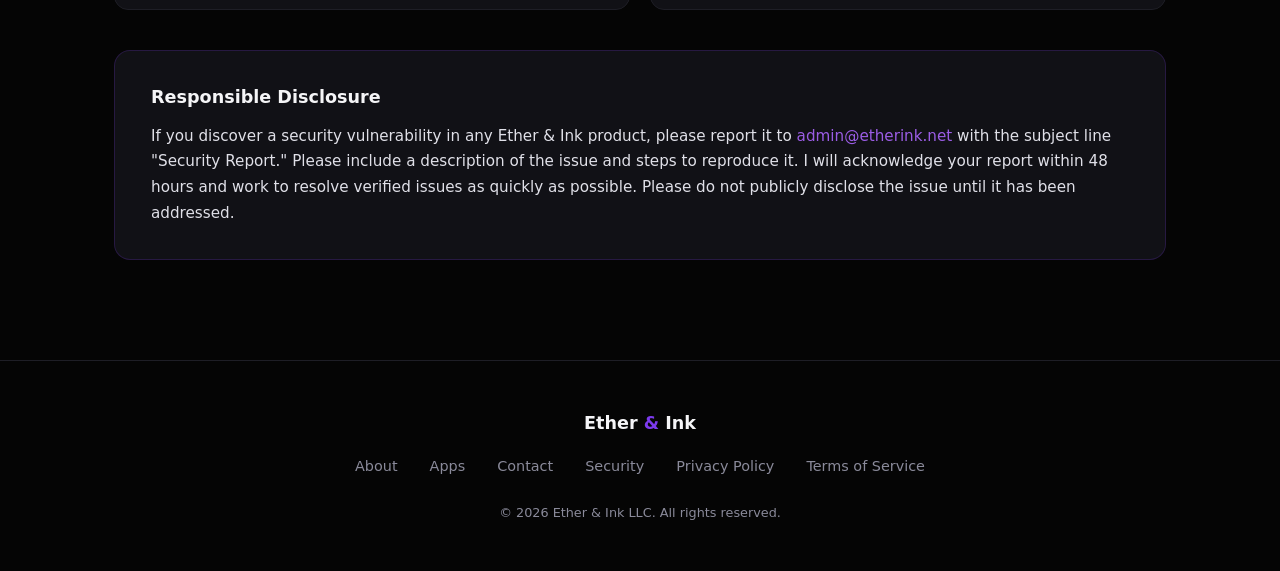
==== commit b54c4183: "Remove spirit orb animations Co-Authored-By: Claude Opus 4.6 (1M context) <noreply@anthropic.com>" ====
--- a/index.html
+++ b/index.html
@@ -20,16 +20,6 @@
 <body>
     <a href="#main" class="skip-nav">Skip to content</a>
     <div class="bg-glow"></div>
-
-    <!-- Spirit Orbs & Twinkle Stars — from Bibliomancy's CandleFlicker + TwinkleStars -->
-    <div class="spirits" aria-hidden="true">
-        <!-- Spirit Orbs -->
-        <div class="spirit spirit-1"></div>
-        <div class="spirit spirit-2"></div>
-        <div class="spirit spirit-3"></div>
-        <div class="spirit spirit-4"></div>
-
-    </div>
 
     <nav aria-label="Main navigation">
         <a href="#" class="nav-logo">Ether <span>&</span> Ink</a>
--- a/style.css
+++ b/style.css
@@ -94,80 +94,6 @@
   0%, 100% { transform: translate(0, 0) rotate(0deg); }
   33% { transform: translate(30px, -20px) rotate(1deg); }
   66% { transform: translate(-20px, 15px) rotate(-1deg); }
-}
-
-/* ── Spirit Orbs (CandleFlicker) ─────────────────────────── */
-.spirits {
-  position: fixed;
-  top: 0;
-  left: 0;
-  width: 100%;
-  height: 100%;
-  z-index: 0;
-  pointer-events: none;
-  overflow: hidden;
-}
-
-.spirit {
-  position: absolute;
-  border-radius: 50%;
-  background: radial-gradient(
-    circle,
-    rgba(255, 255, 255, 0.6) 0%,
-    rgba(232, 200, 123, 0.3) 20%,
-    rgba(155, 89, 182, 0.12) 50%,
-    transparent 70%
-  );
-}
-
-.spirit-1 {
-  width: 80px; height: 80px;
-  top: 15%; left: 8%;
-  animation: spirit-float-1 18s ease-in-out infinite, spirit-pulse 4s ease-in-out infinite;
-}
-.spirit-2 {
-  width: 60px; height: 60px;
-  top: 40%; right: 5%;
-  animation: spirit-float-2 22s ease-in-out infinite, spirit-pulse 3.5s ease-in-out infinite 1s;
-}
-.spirit-3 {
-  width: 50px; height: 50px;
-  top: 70%; left: 12%;
-  animation: spirit-float-3 20s ease-in-out infinite, spirit-pulse 5s ease-in-out infinite 0.5s;
-}
-.spirit-4 {
-  width: 70px; height: 70px;
-  top: 60%; right: 10%;
-  animation: spirit-float-4 25s ease-in-out infinite, spirit-pulse 4.5s ease-in-out infinite 2s;
-}
-
-@keyframes spirit-float-1 {
-  0%, 100% { transform: translate(0, 0); }
-  25% { transform: translate(40px, -30px); }
-  50% { transform: translate(20px, 40px); }
-  75% { transform: translate(-30px, 10px); }
-}
-@keyframes spirit-float-2 {
-  0%, 100% { transform: translate(0, 0); }
-  25% { transform: translate(-35px, 25px); }
-  50% { transform: translate(-15px, -40px); }
-  75% { transform: translate(25px, -10px); }
-}
-@keyframes spirit-float-3 {
-  0%, 100% { transform: translate(0, 0); }
-  25% { transform: translate(30px, 20px); }
-  50% { transform: translate(-20px, -30px); }
-  75% { transform: translate(-40px, 15px); }
-}
-@keyframes spirit-float-4 {
-  0%, 100% { transform: translate(0, 0); }
-  25% { transform: translate(-25px, -35px); }
-  50% { transform: translate(35px, 20px); }
-  75% { transform: translate(15px, -25px); }
-}
-@keyframes spirit-pulse {
-  0%, 100% { opacity: 0.15; }
-  50% { opacity: 0.35; }
 }
 
 /* ── Layout ─────────────────────────────────────────────── */
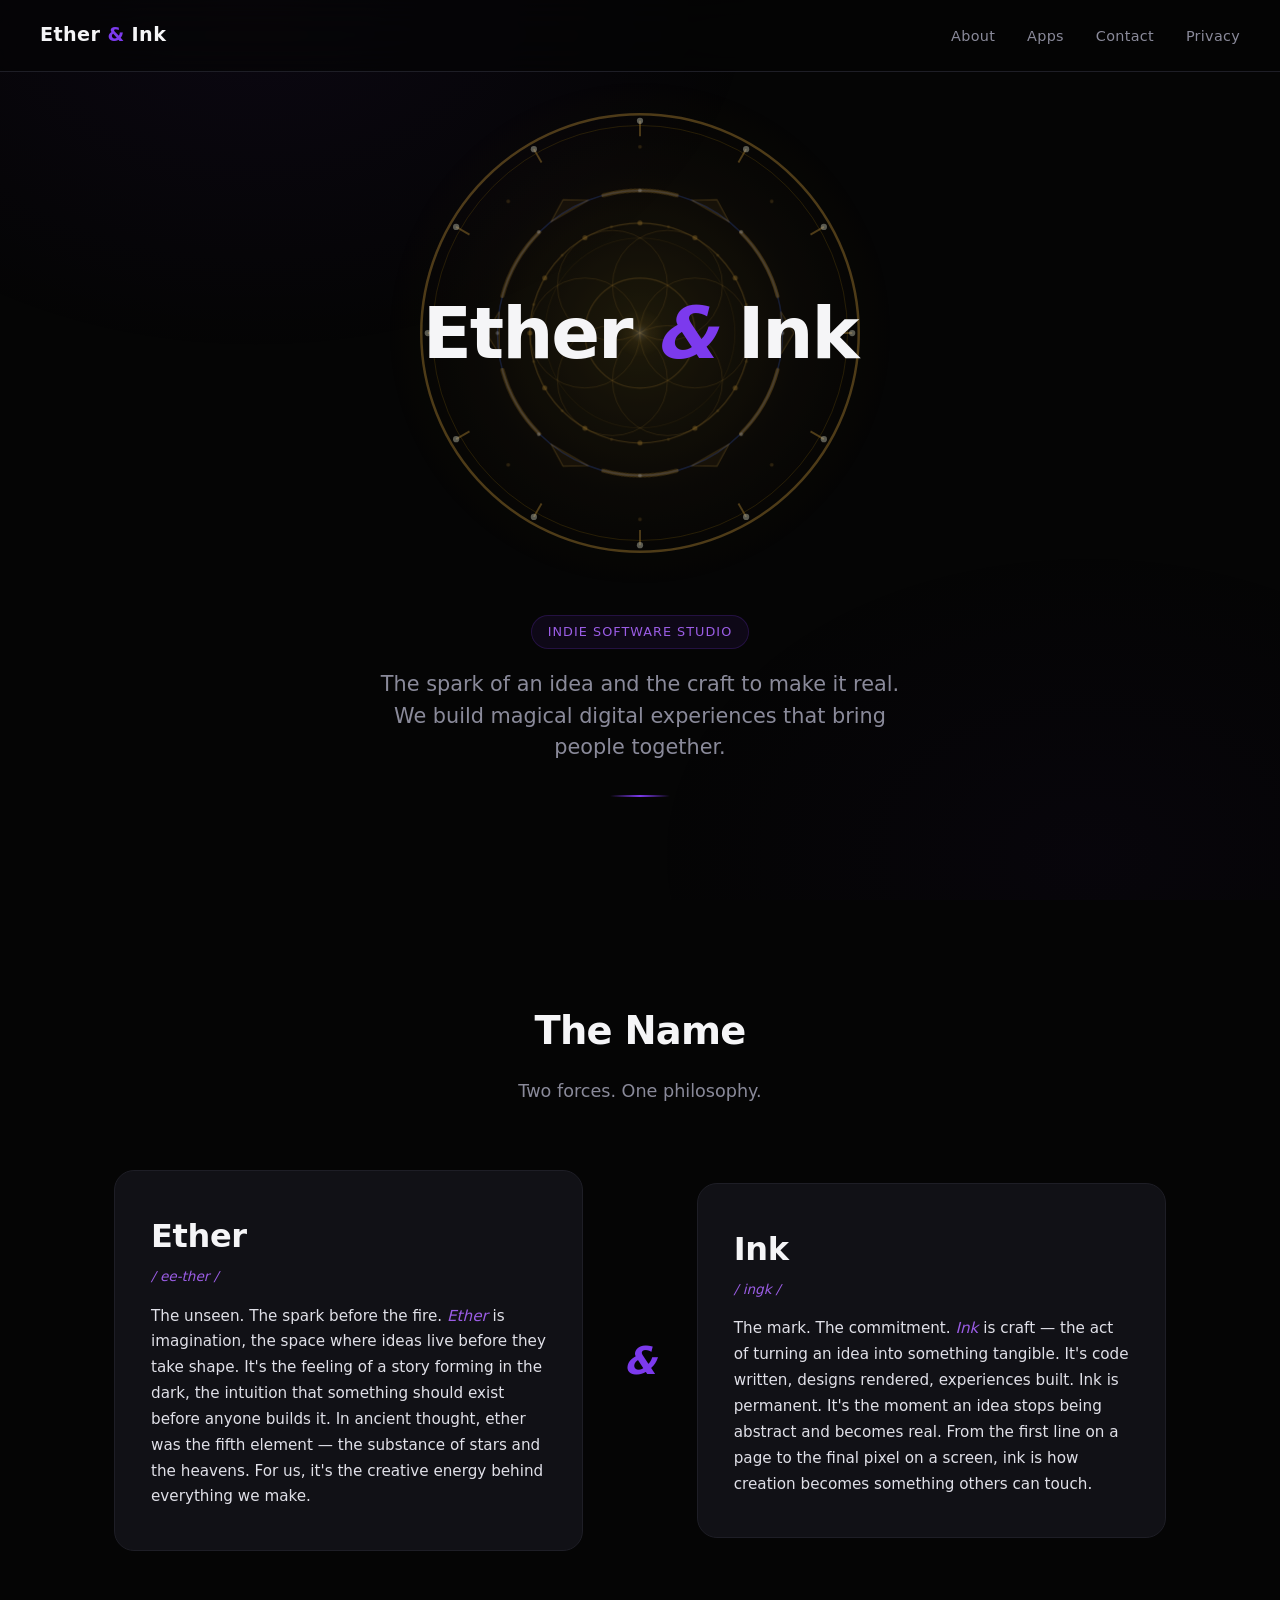
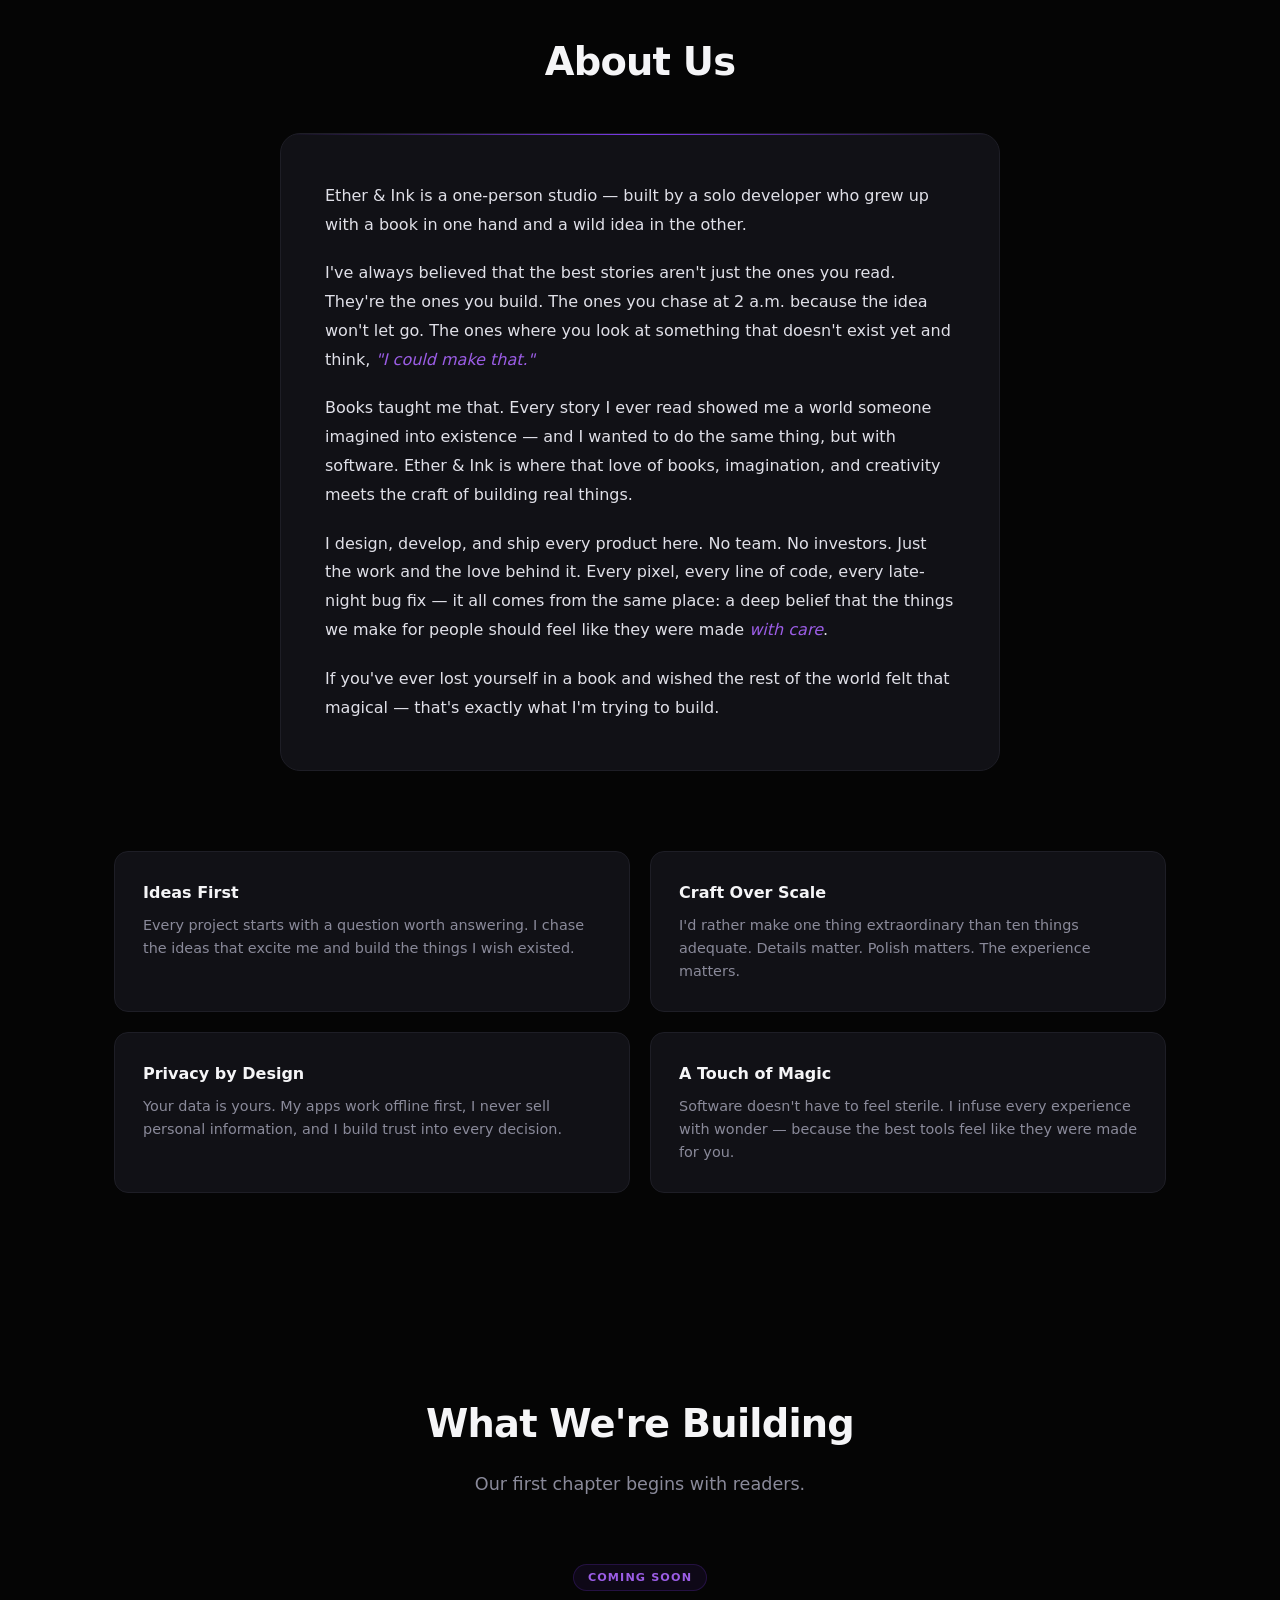
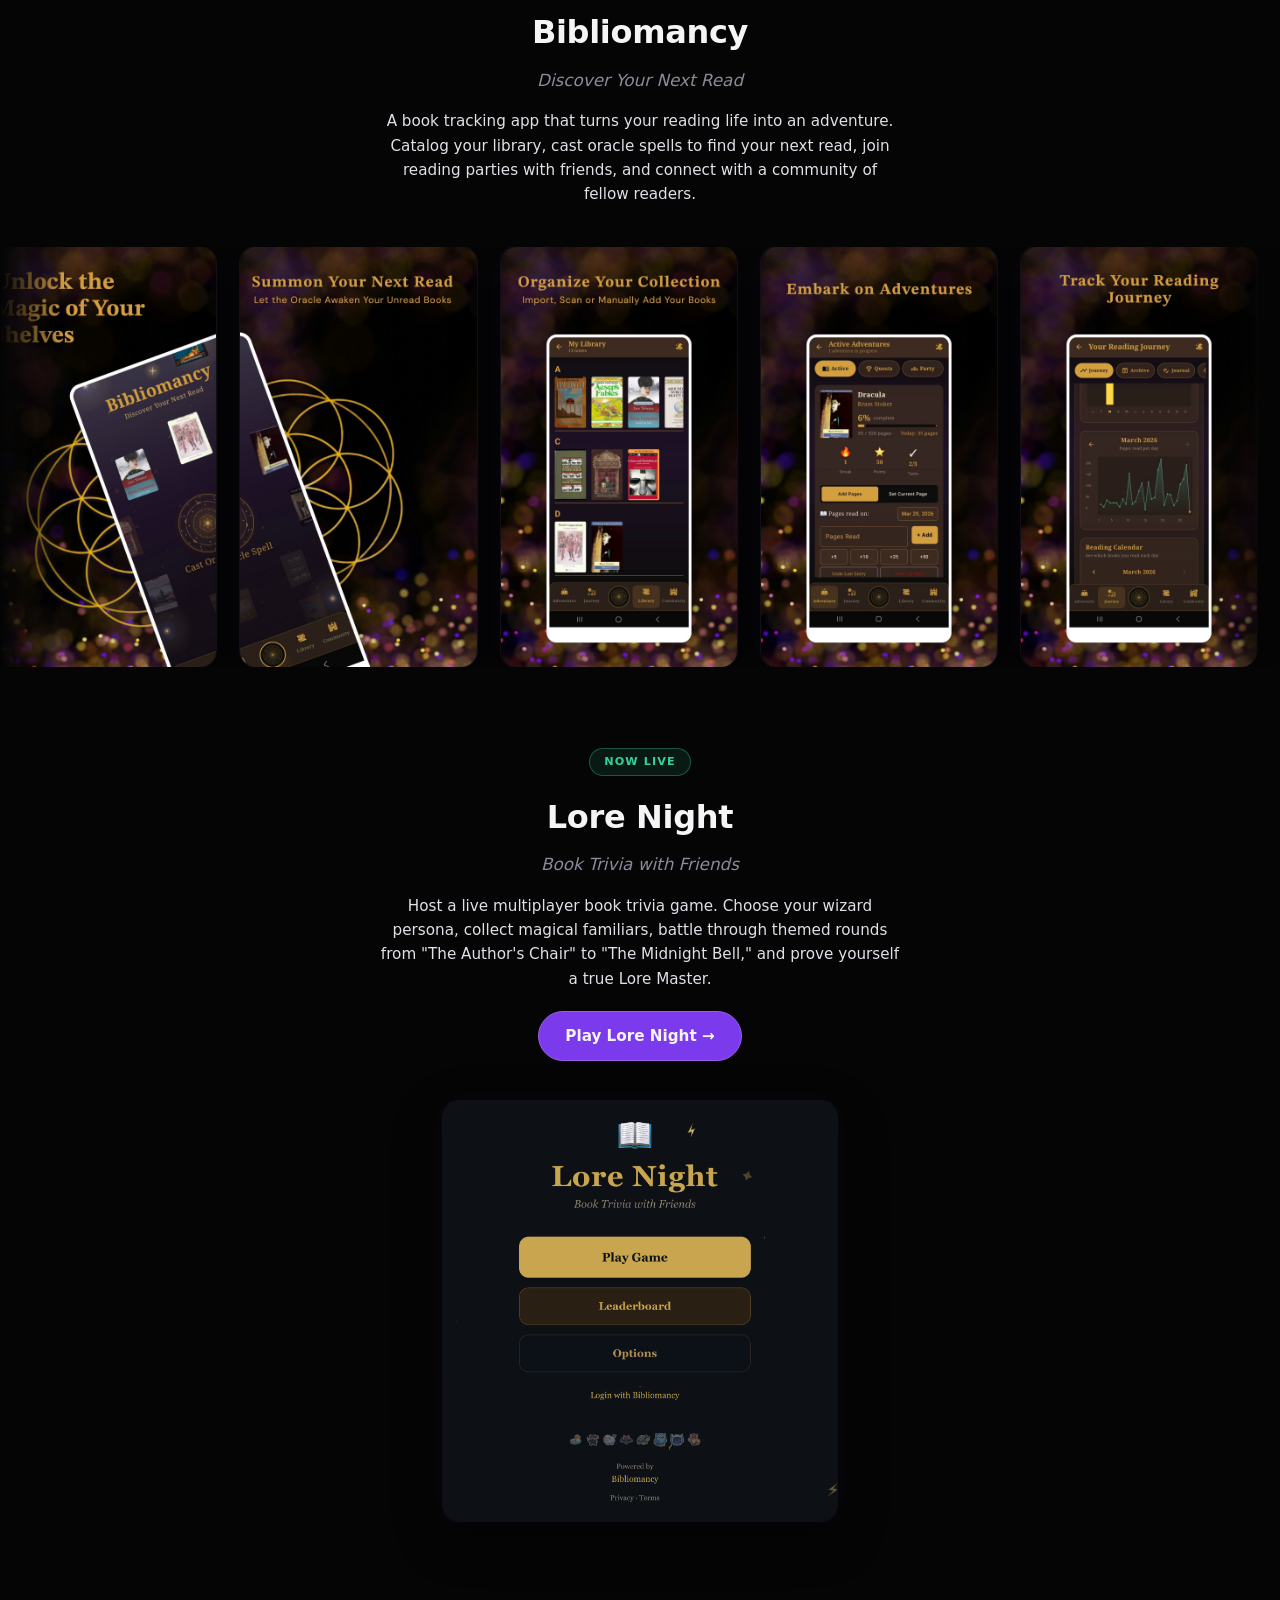
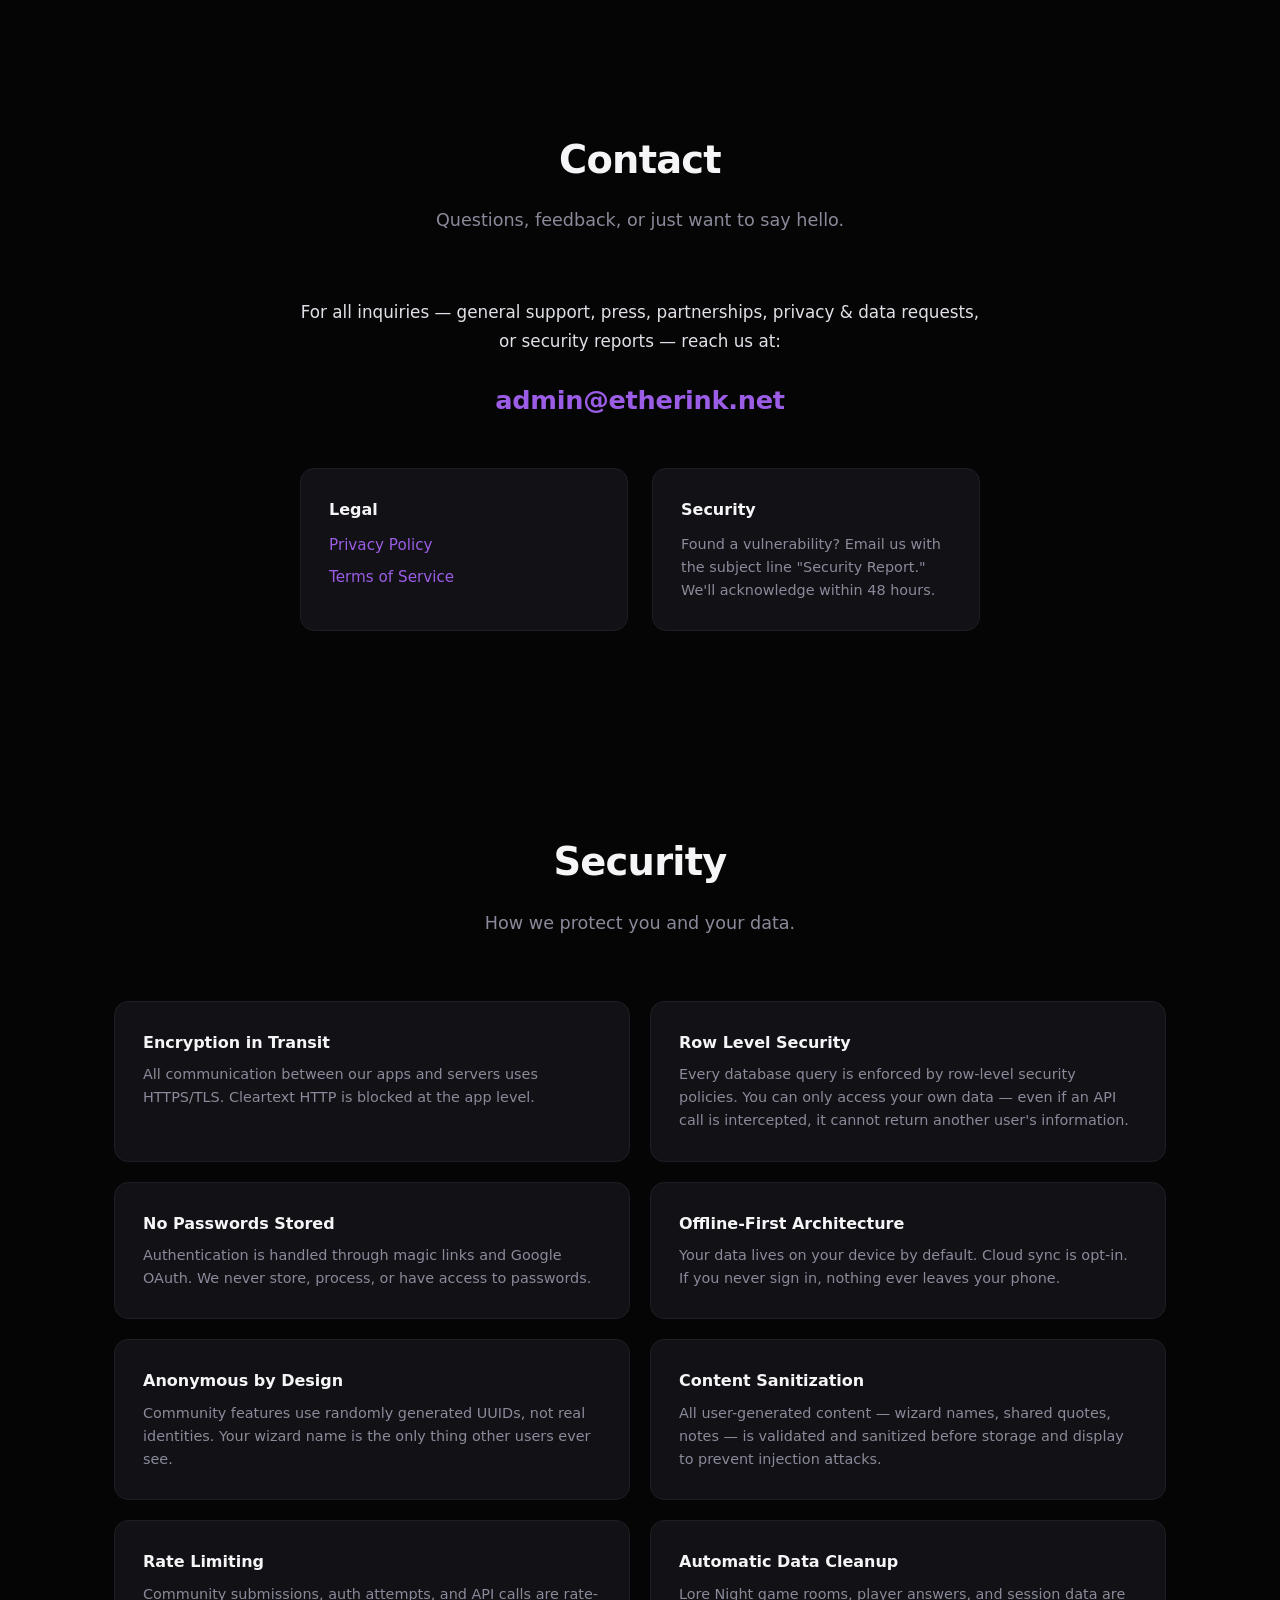
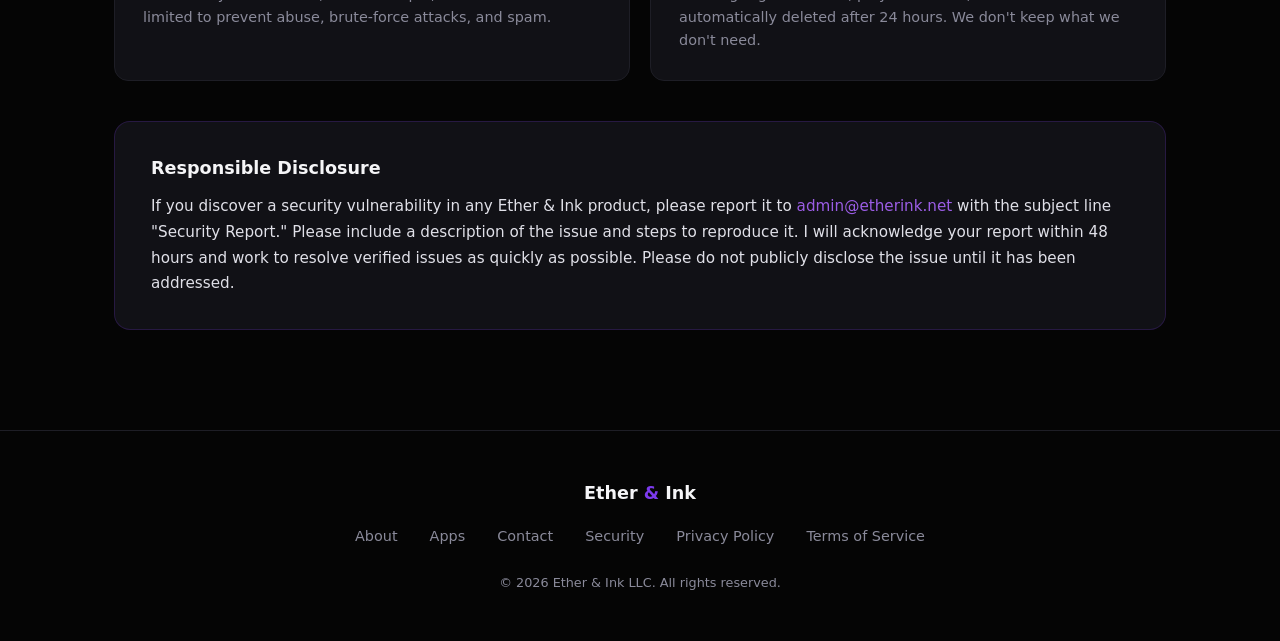
==== commit 151c89ea: "Site: mark Lore Night as Now Live + link to lorenight.net Lore Night shipped, so the homepage badge " ====
--- a/index.html
+++ b/index.html
@@ -306,10 +306,11 @@
             <!-- Lore Night -->
             <div class="app-showcase app-showcase-single">
                 <div class="app-showcase-header">
-                    <div class="app-badge">Coming Soon</div>
+                    <div class="app-badge app-badge-live">Now Live</div>
                     <h3>Lore Night</h3>
                     <p class="app-subtitle">Book Trivia with Friends</p>
                     <p class="app-desc">Host a live multiplayer book trivia game. Choose your wizard persona, collect magical familiars, battle through themed rounds from "The Author's Chair" to "The Midnight Bell," and prove yourself a true Lore Master.</p>
+                    <a href="https://lorenight.net/" class="app-cta" target="_blank" rel="noopener">Play Lore Night &rarr;</a>
                 </div>
                 <div class="app-single-screenshot">
                     <img src="assets/lorenight-screenshot.png" alt="Lore Night app screenshot showing the book trivia game interface">
--- a/style.css
+++ b/style.css
@@ -461,6 +461,34 @@
   border: 1px solid var(--purple-border);
 }
 
+/* "Now Live" variant — green to signal a shipped product. */
+.app-badge-live {
+  background: rgba(52, 211, 153, 0.1);
+  color: #34d399;
+  border-color: rgba(52, 211, 153, 0.35);
+}
+
+/* Call-to-action link (e.g. Play Lore Night). */
+.app-cta {
+  display: inline-block;
+  margin-top: 20px;
+  padding: 12px 26px;
+  border-radius: 100px;
+  font-weight: 600;
+  font-size: 0.95rem;
+  color: var(--white);
+  background: var(--purple);
+  border: 1px solid var(--purple-glow);
+  text-decoration: none;
+  transition: background 0.2s ease, transform 0.2s ease;
+}
+
+.app-cta:hover,
+.app-cta:focus-visible {
+  background: var(--purple-glow);
+  transform: translateY(-1px);
+}
+
 .app-showcase-header h3 {
   font-size: 2rem;
   font-weight: 700;
@@ -492,14 +520,20 @@
   -webkit-mask-image: linear-gradient(90deg, transparent, black 5%, black 95%, transparent);
 }
 
+/* Scrollable track — auto-tick and manual swipe/drag both drive scrollLeft. */
 .app-slider {
-  overflow: hidden;
-}
+  overflow-x: auto;
+  overflow-y: hidden;
+  scroll-behavior: auto; /* smooth: auto would fight the rAF tick */
+  -webkit-overflow-scrolling: touch;
+  touch-action: pan-x; /* horizontal gestures on the carousel, vertical still scrolls the page */
+  scrollbar-width: none; /* Firefox */
+}
+.app-slider::-webkit-scrollbar { display: none; } /* Chrome/Safari */
 
 .app-slider-track {
   display: flex;
   gap: 24px;
-  animation: slider-scroll 60s linear infinite;
   width: max-content;
 }
 
@@ -512,15 +546,10 @@
     0 0 0 1px rgba(255,255,255,0.05),
     0 16px 48px rgba(0,0,0,0.4),
     0 0 30px rgba(124, 58, 237, 0.06);
-}
-
-@keyframes slider-scroll {
-  0% { transform: translateX(0); }
-  100% { transform: translateX(-50%); }
-}
-
-.app-slider-wrap:hover .app-slider-track {
-  animation-play-state: paused;
+  /* Prevent the browser from "grabbing" the image for drag-select on desktop */
+  user-select: none;
+  -webkit-user-drag: none;
+  pointer-events: none;
 }
 
 /* ── Single Screenshot (Lore Night) ─────────────────────── */
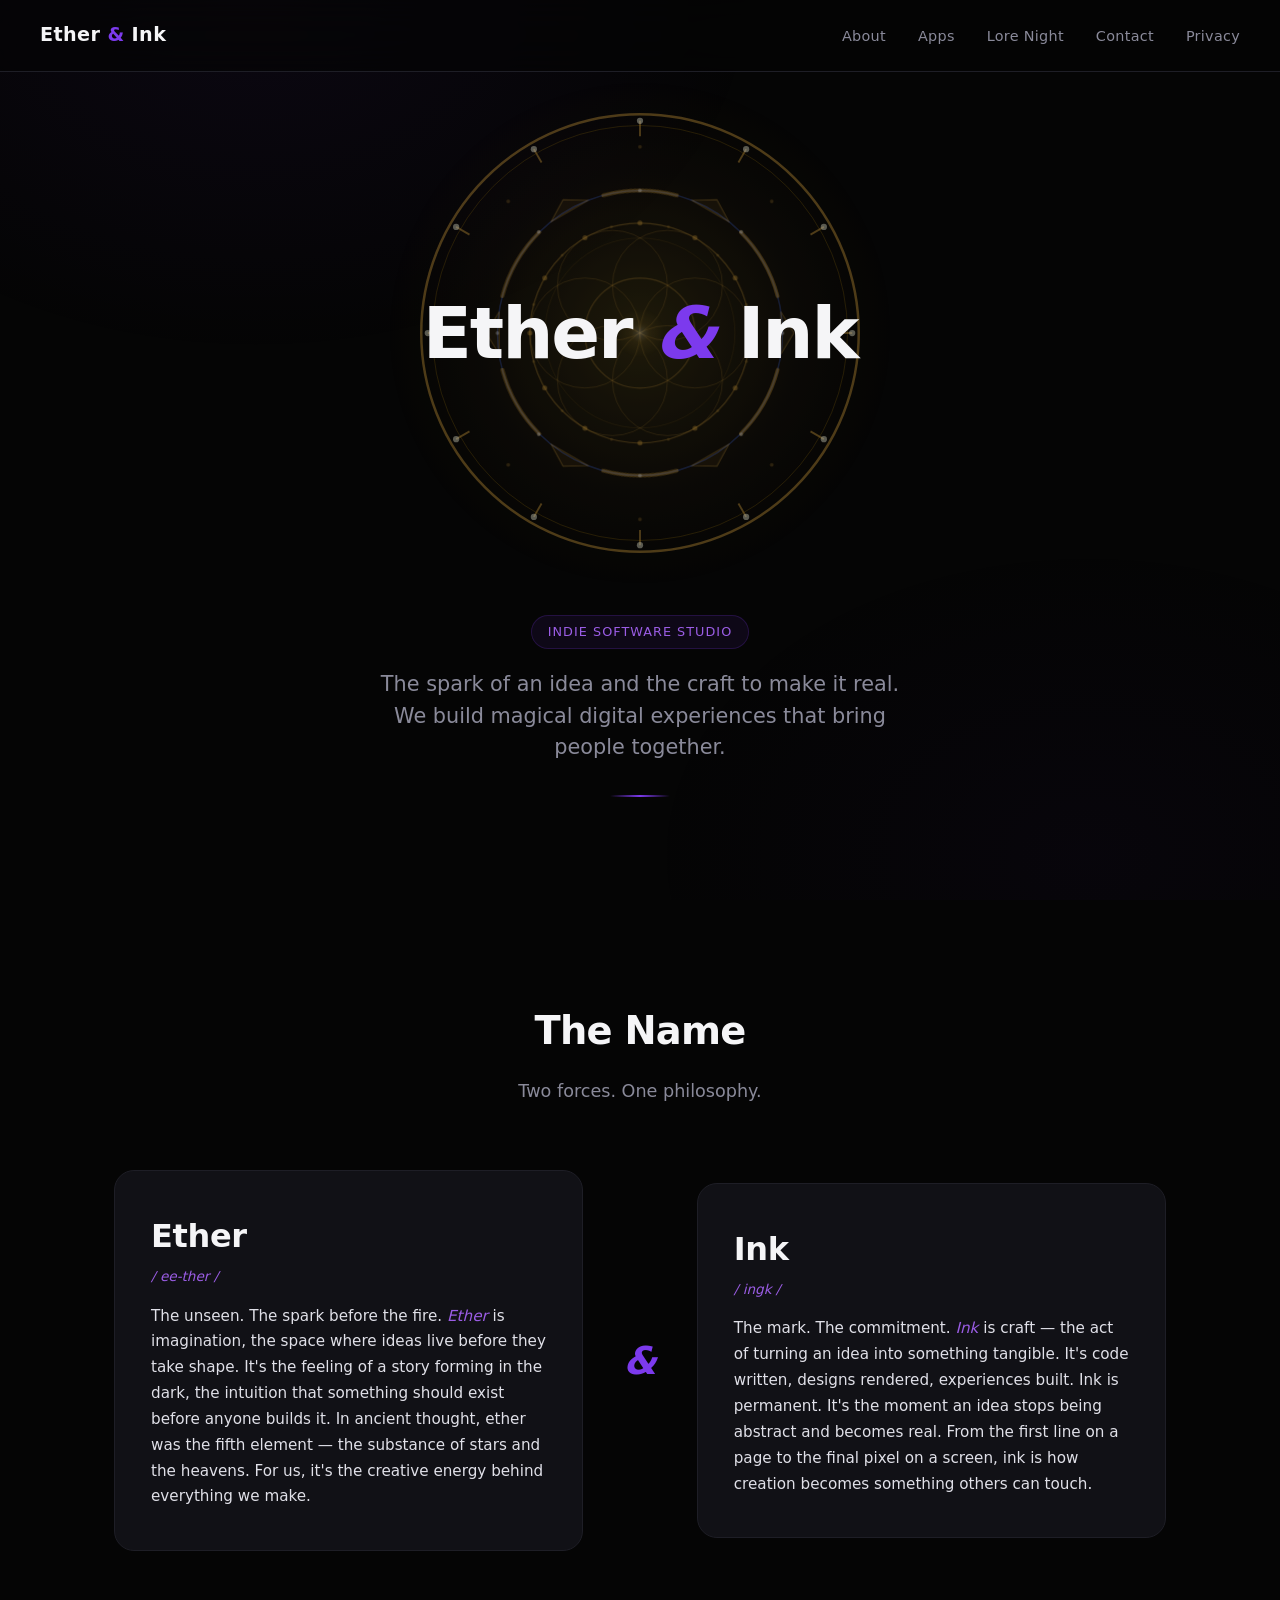
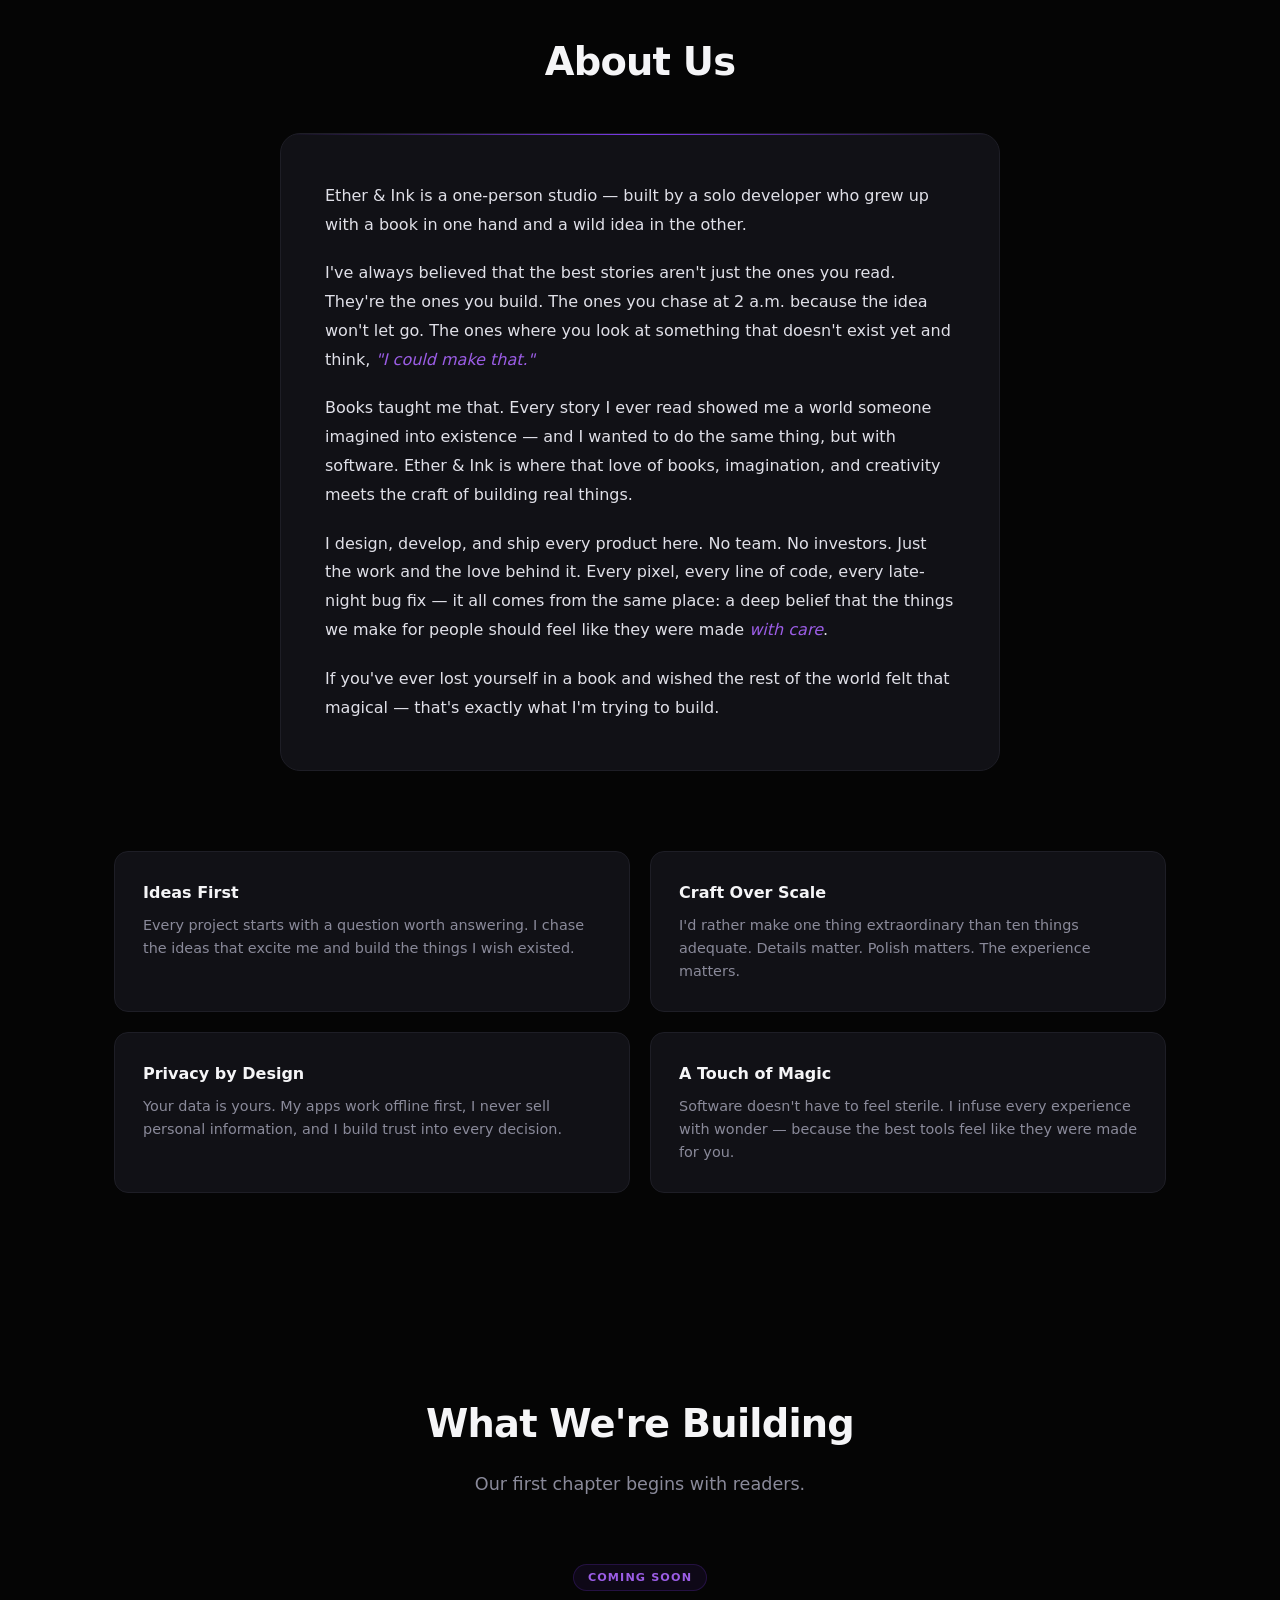
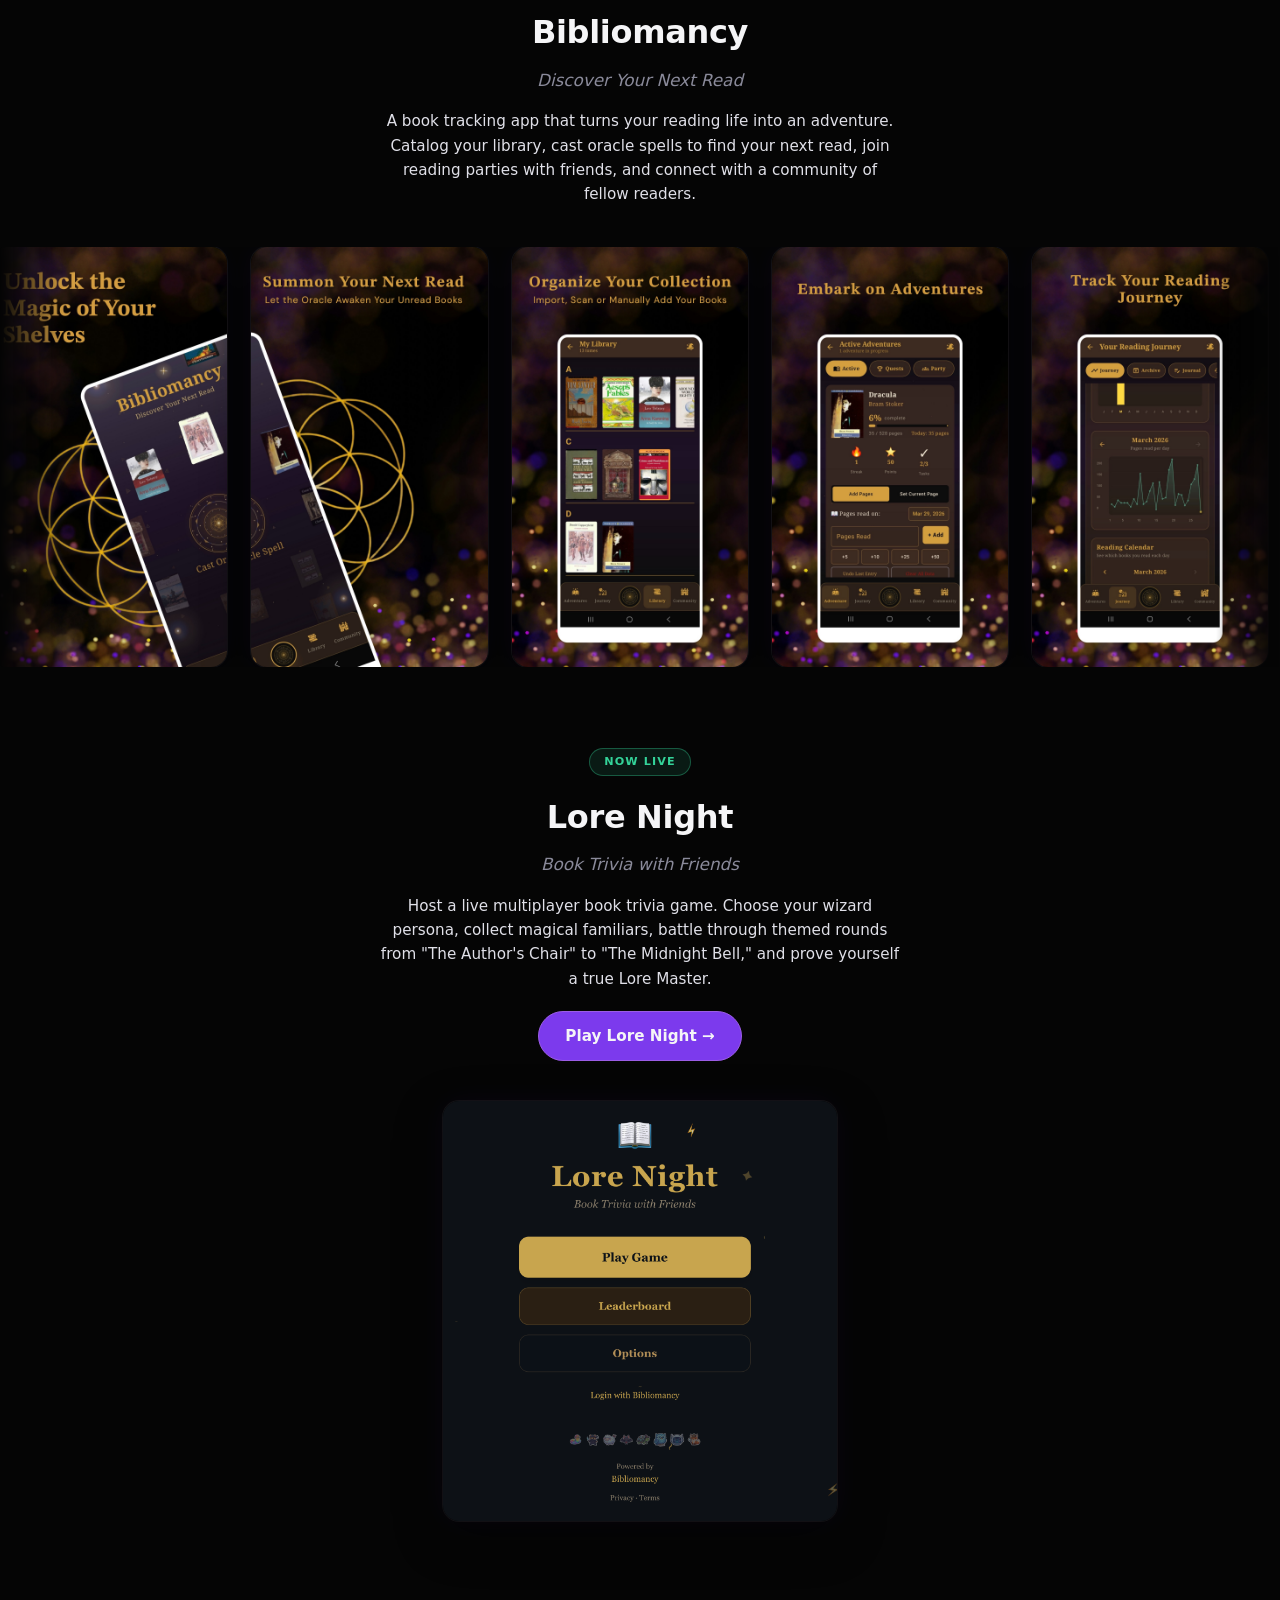
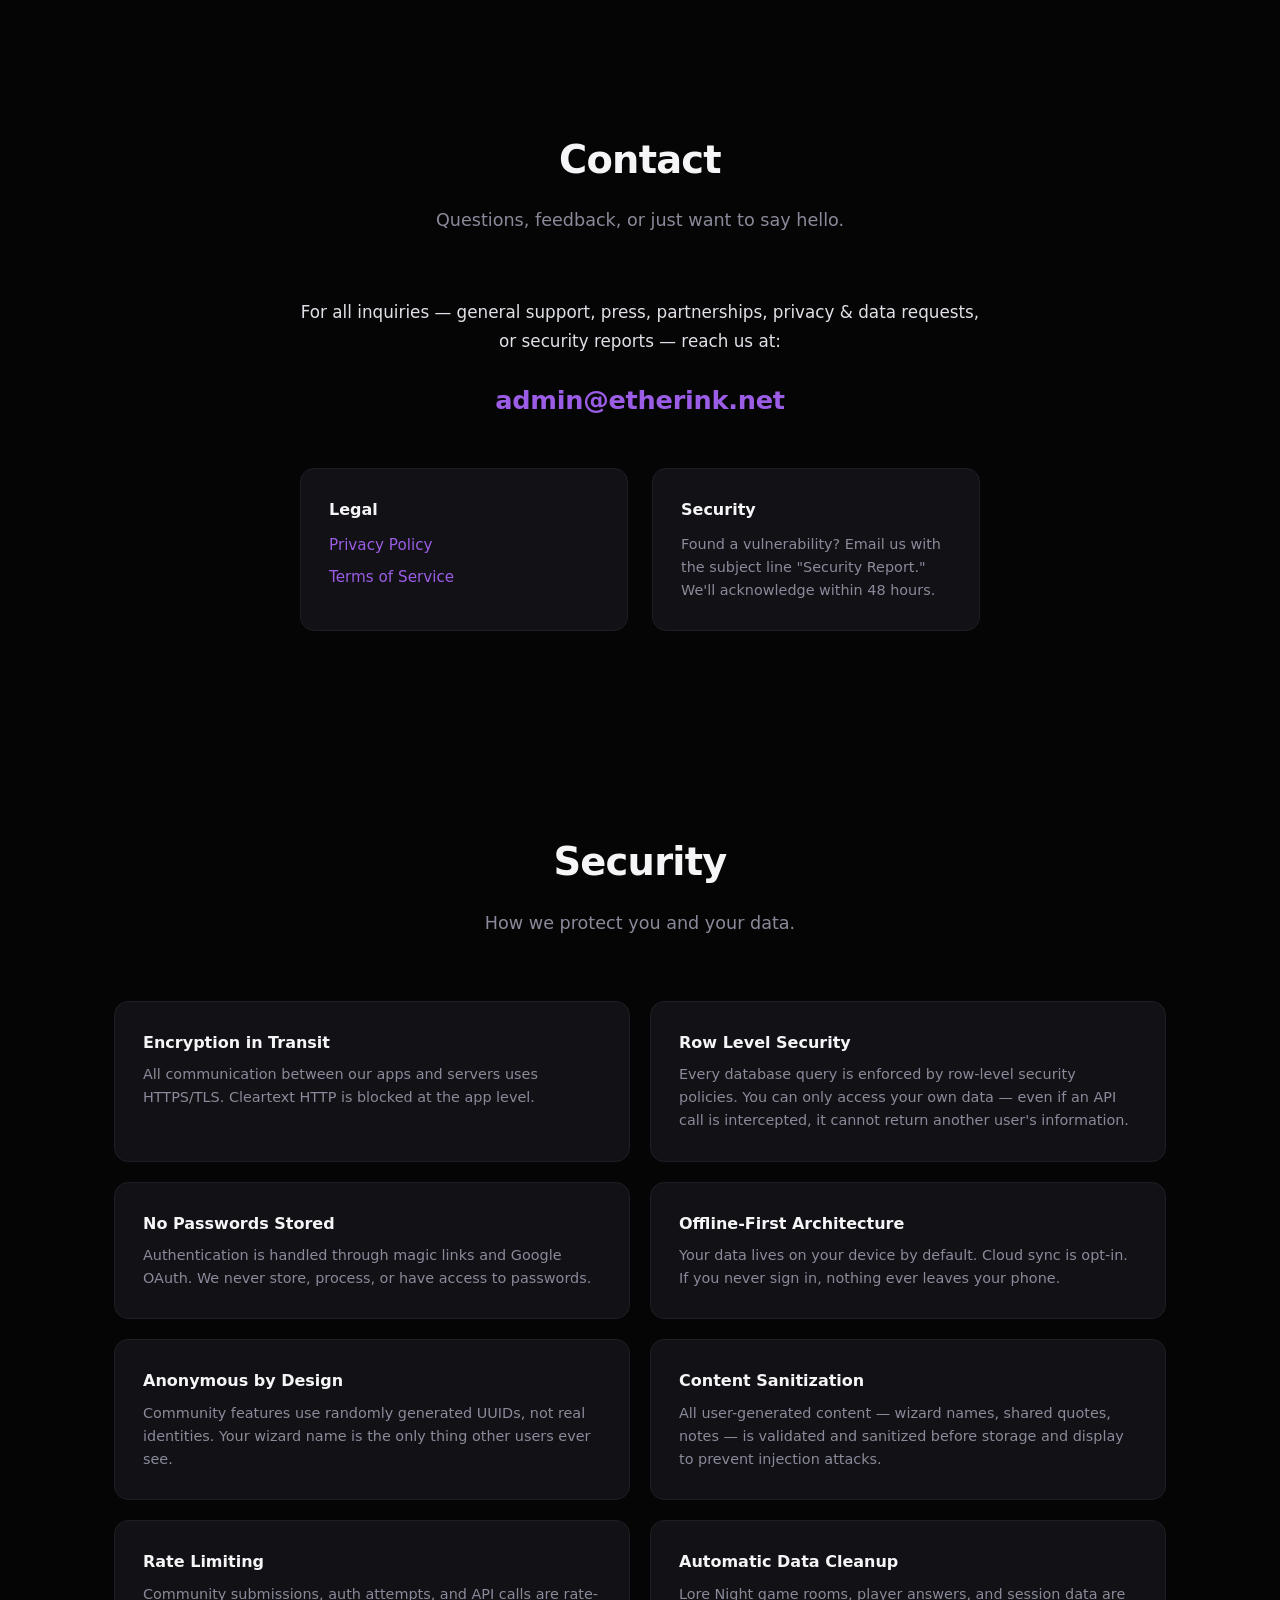
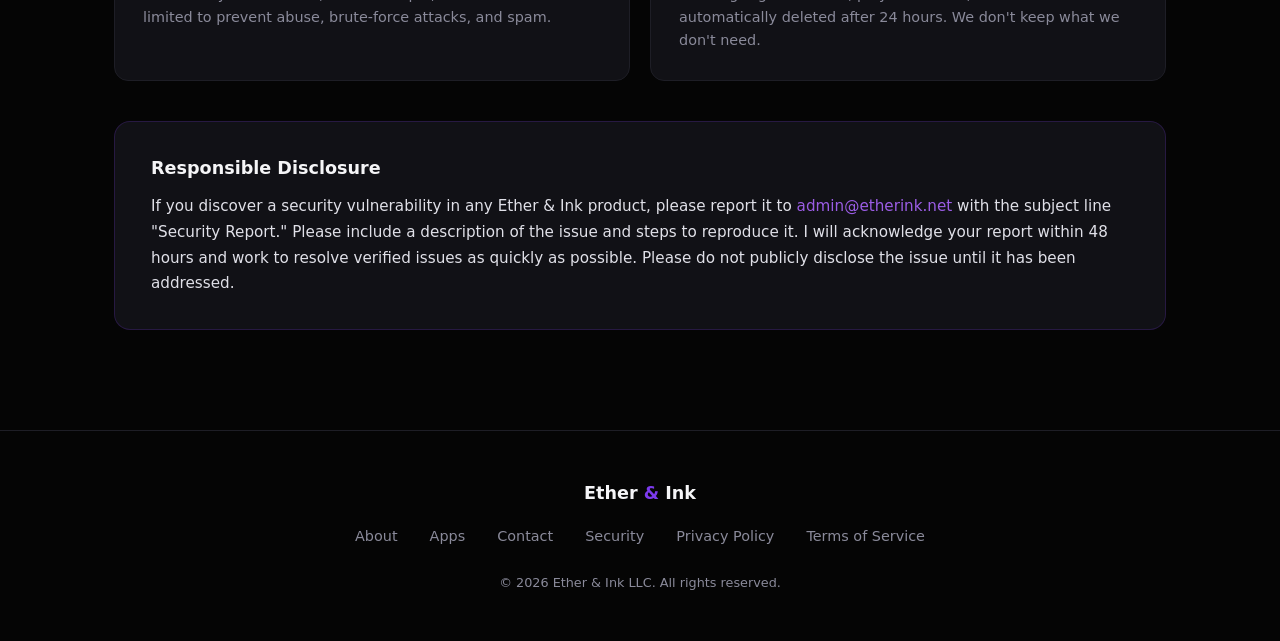
==== commit eb0cff8e: "Site: add Lore Night to the top nav (links to lorenight.net) Co-Authored-By: Claude Opus 4.8 (1M con" ====
--- a/index.html
+++ b/index.html
@@ -26,6 +26,7 @@
         <ul class="nav-links">
             <li><a href="#about">About</a></li>
             <li><a href="#apps">Apps</a></li>
+            <li><a href="https://lorenight.net/" target="_blank" rel="noopener">Lore Night</a></li>
             <li><a href="#contact">Contact</a></li>
             <li><a href="privacy.html">Privacy</a></li>
         </ul>
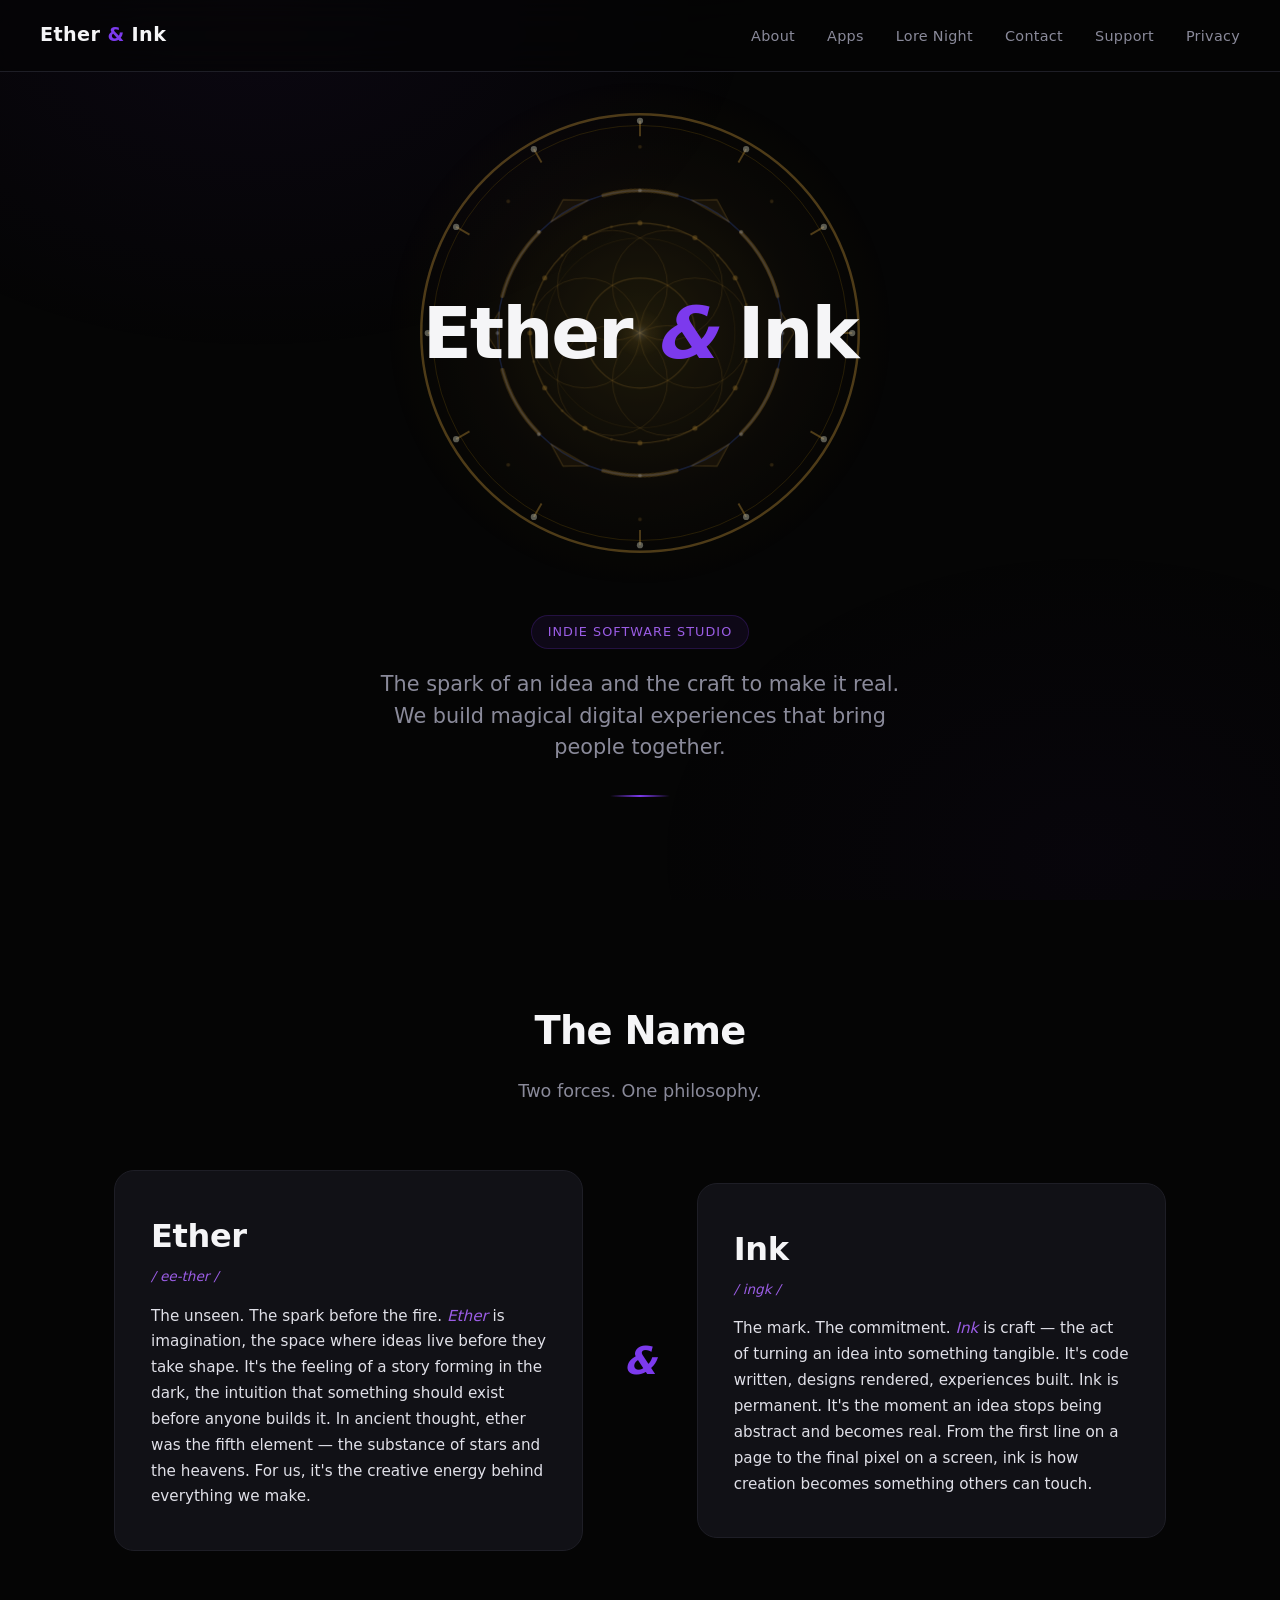
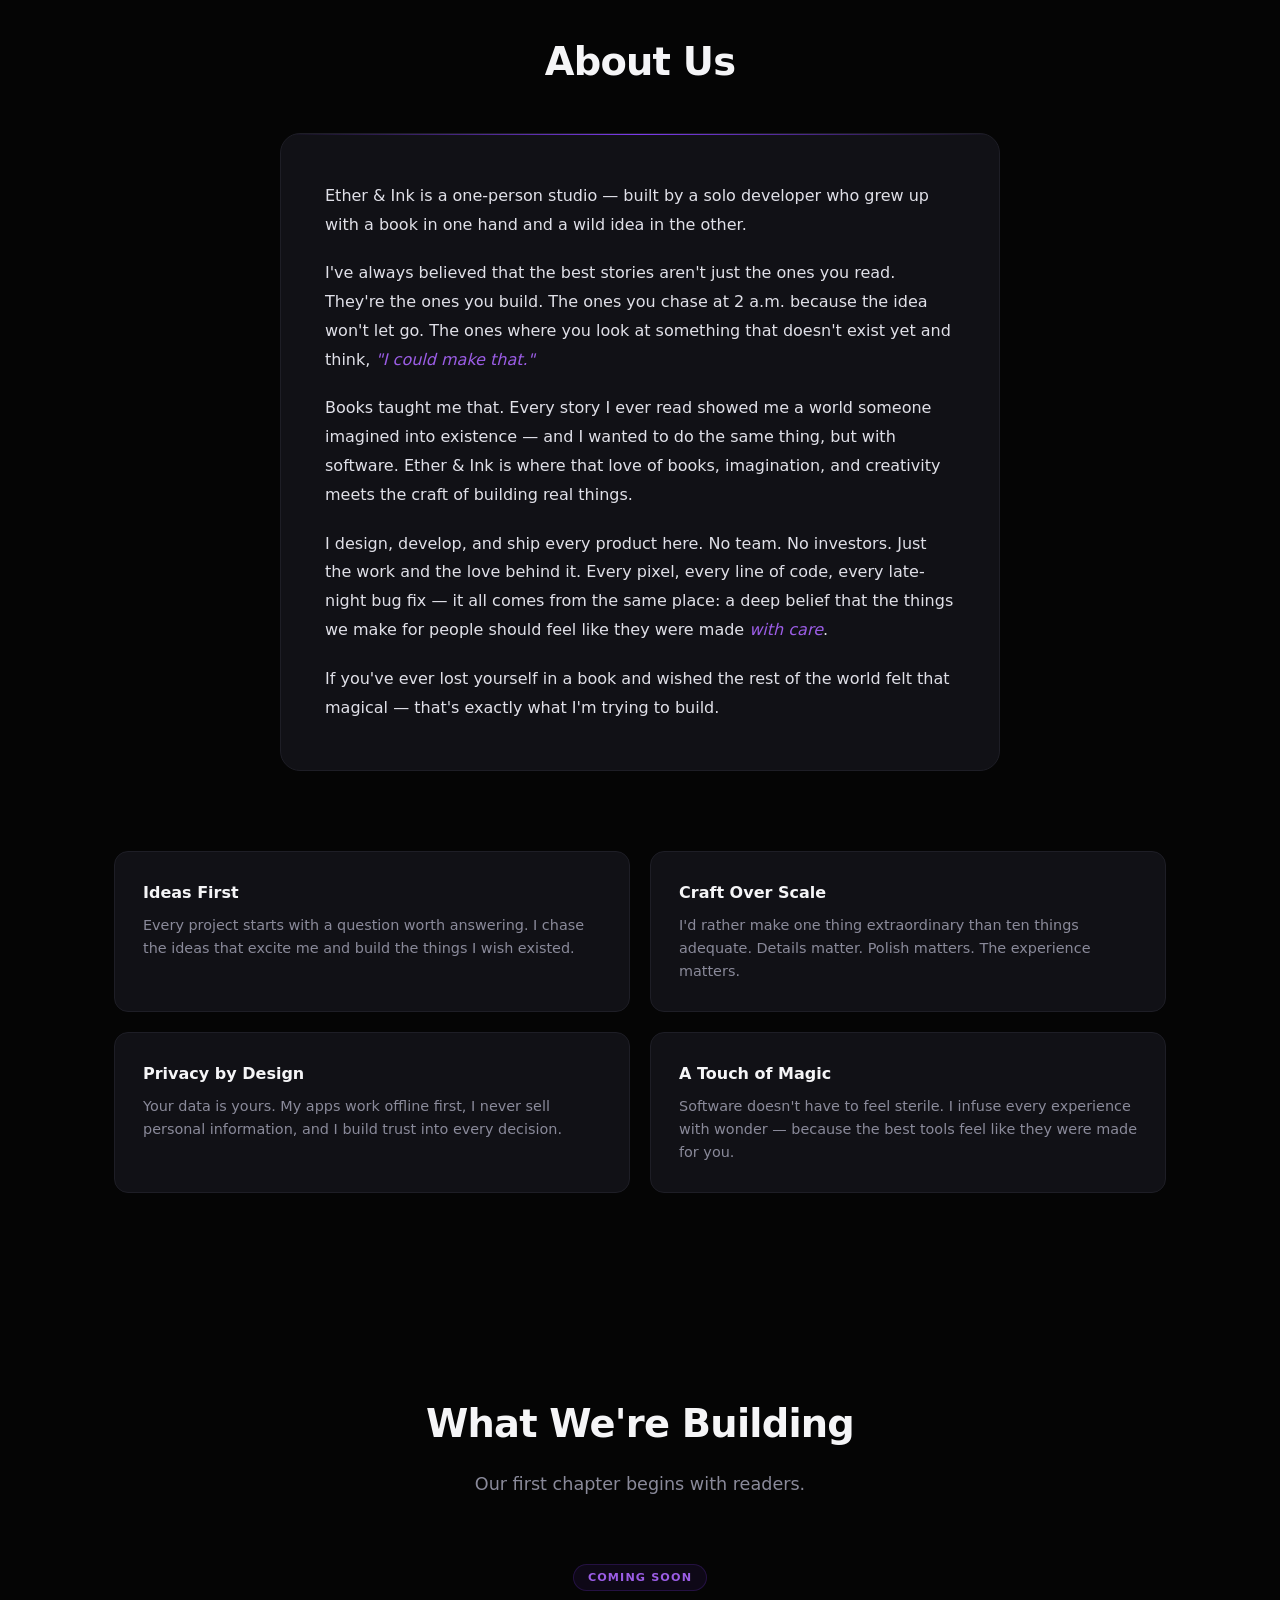
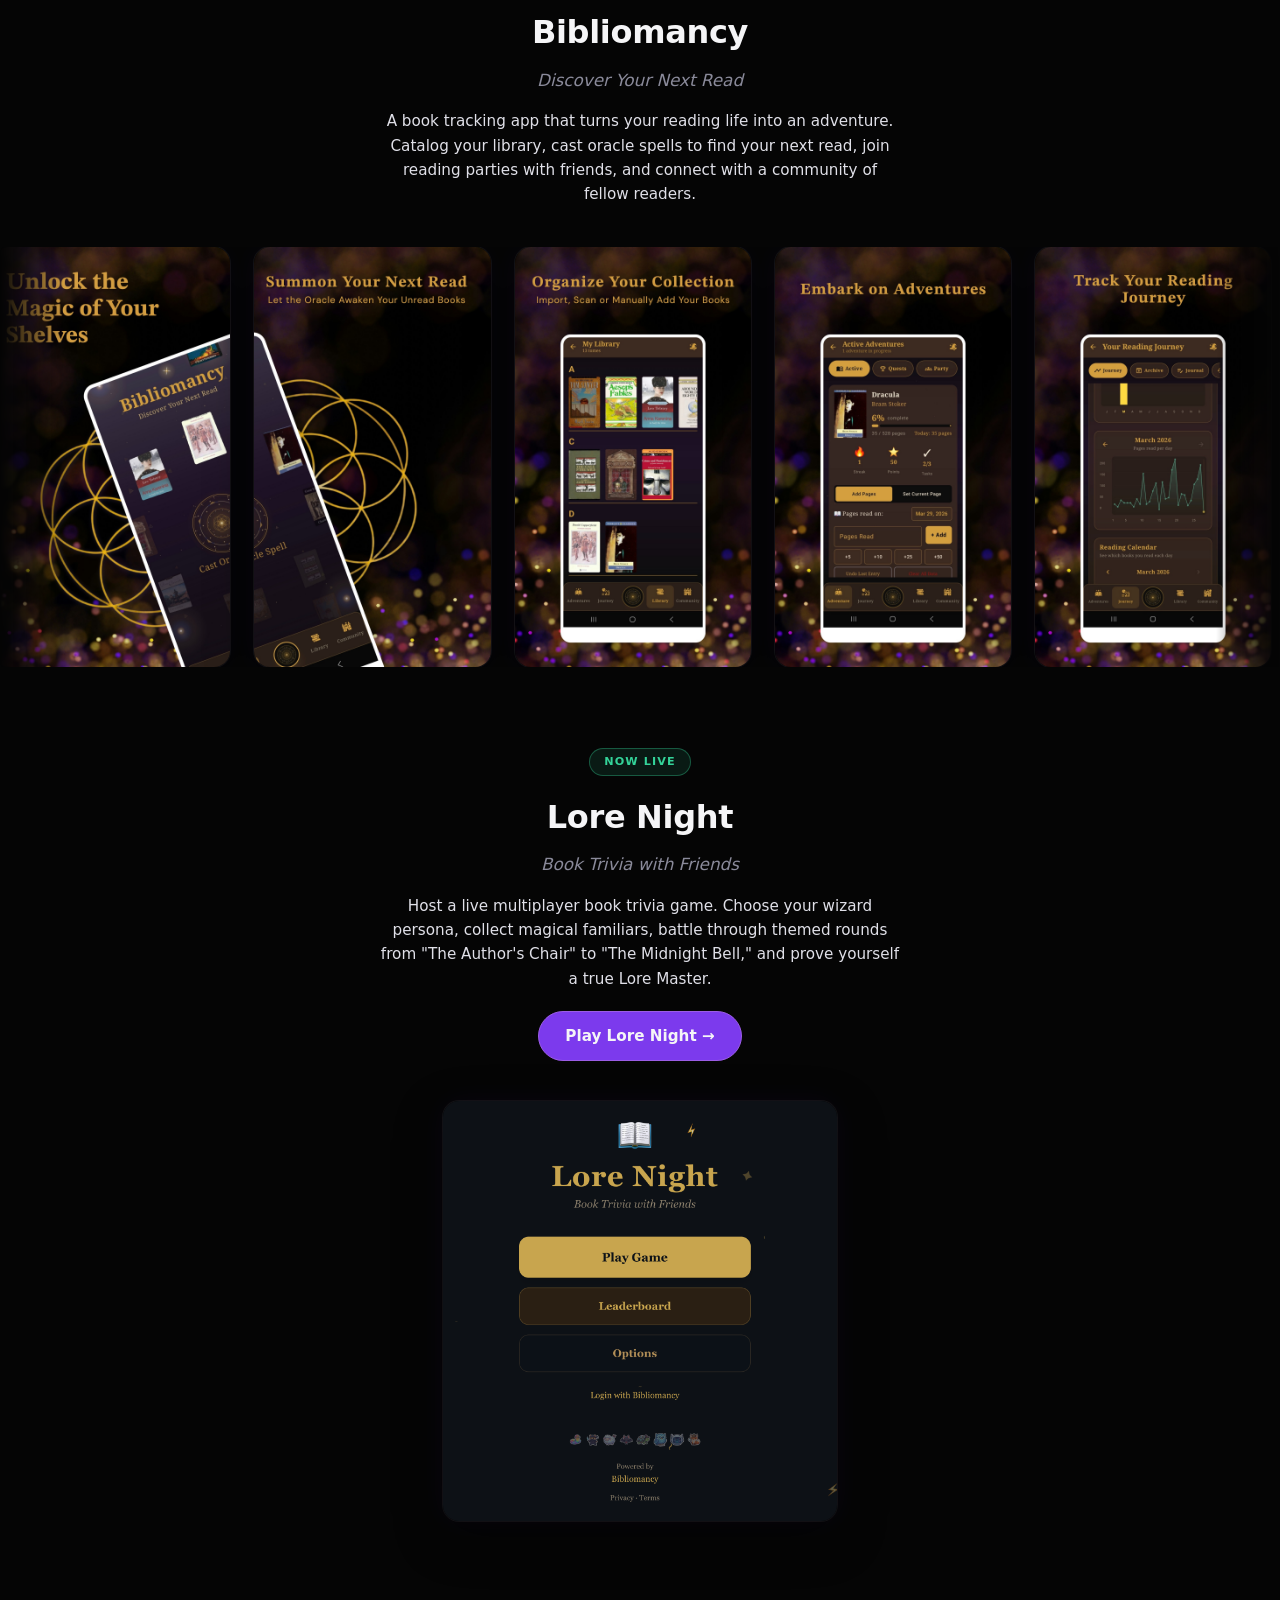
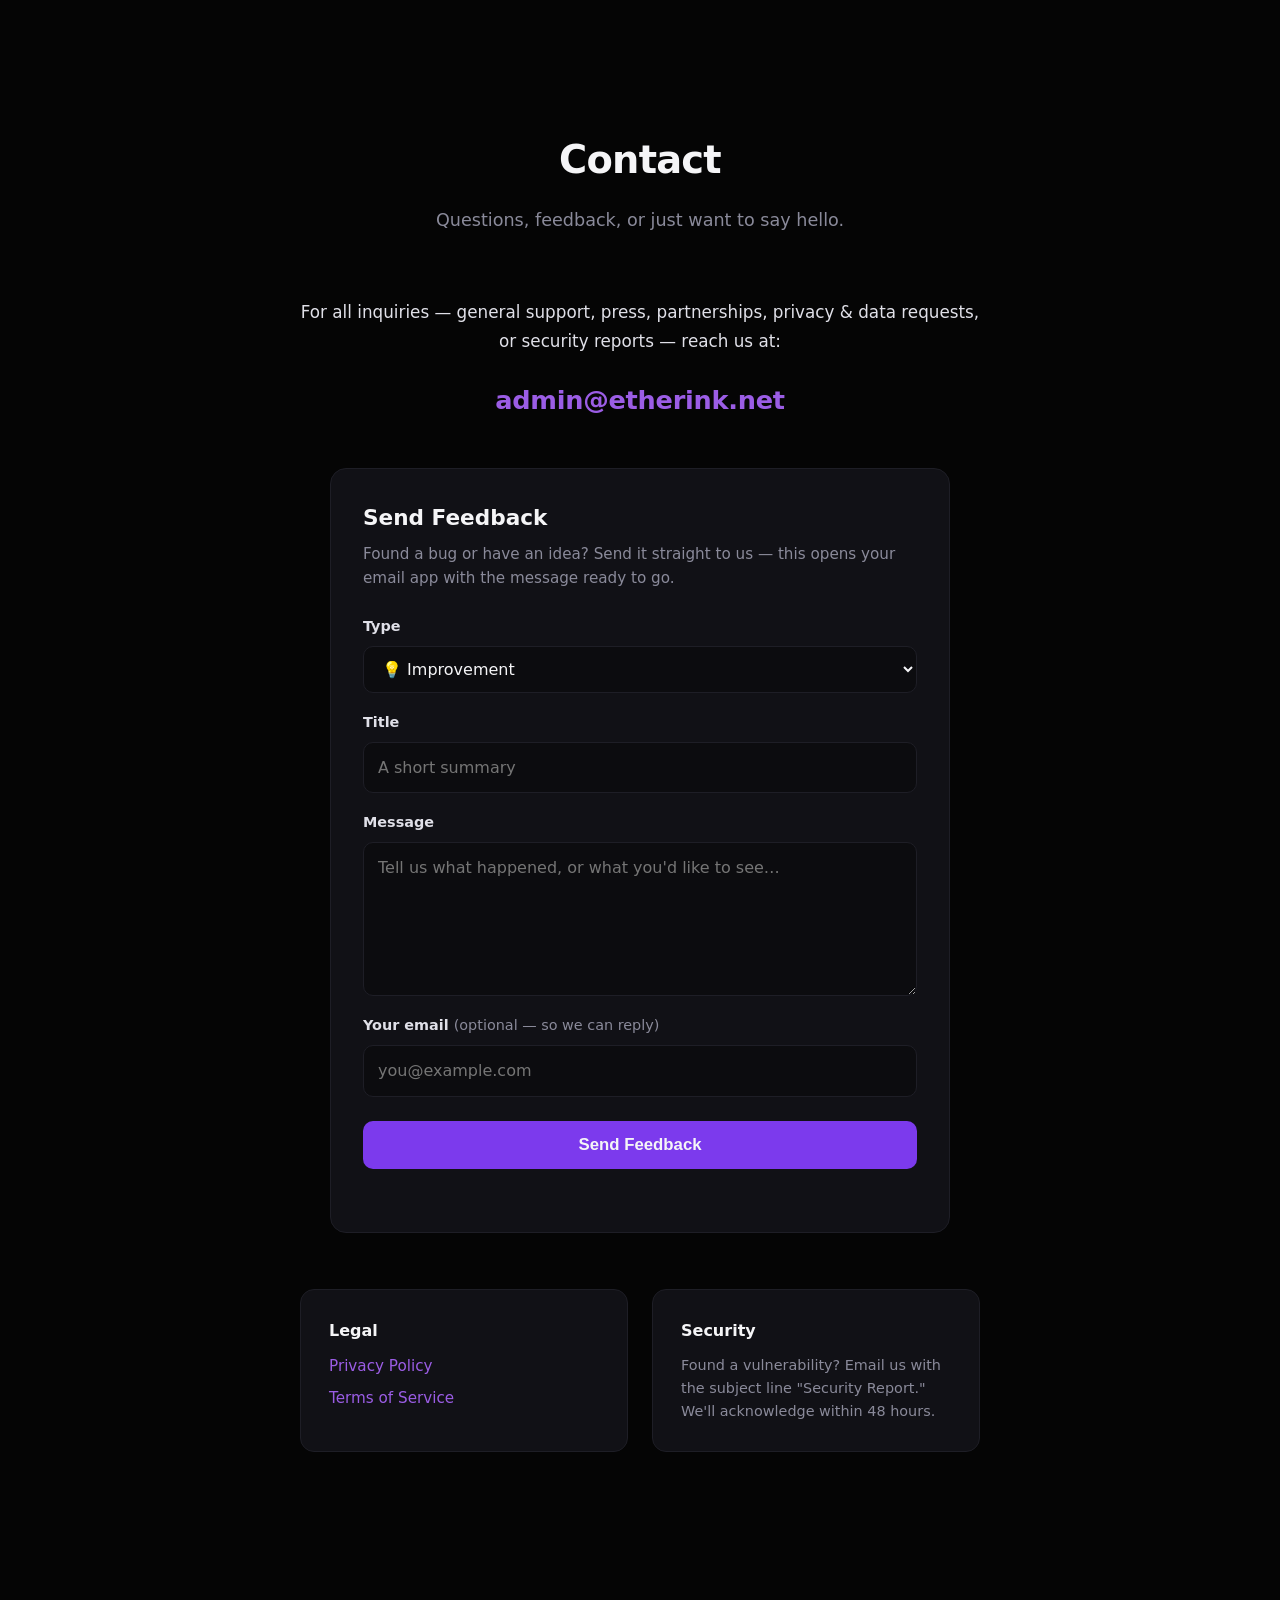
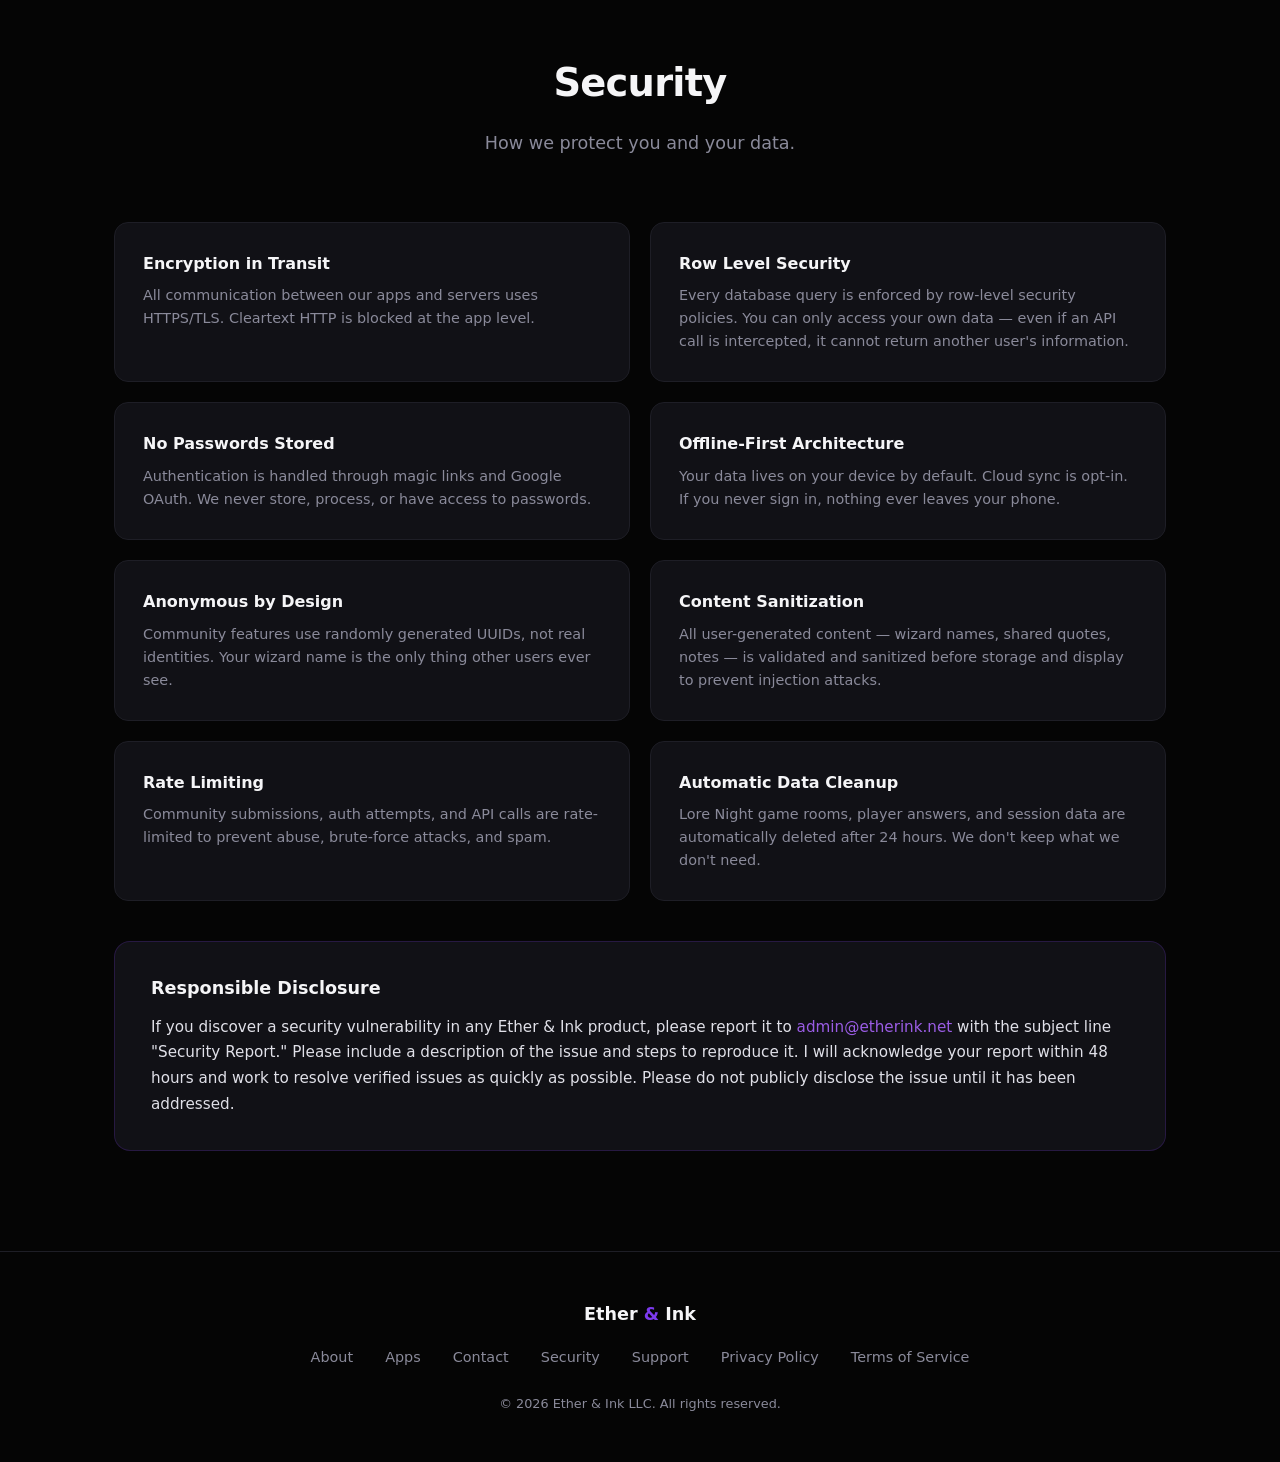
==== commit 706b1963: "Add Support/Attributions pages, feedback form, and app deep-links - Port support.html + attributions" ====
--- a/index.html
+++ b/index.html
@@ -28,6 +28,7 @@
             <li><a href="#apps">Apps</a></li>
             <li><a href="https://lorenight.net/" target="_blank" rel="noopener">Lore Night</a></li>
             <li><a href="#contact">Contact</a></li>
+            <li><a href="support.html">Support</a></li>
             <li><a href="privacy.html">Privacy</a></li>
         </ul>
     </nav>
@@ -270,7 +271,7 @@
             </div>
 
             <!-- Bibliomancy -->
-            <div class="app-showcase">
+            <div class="app-showcase" id="bibliomancy">
                 <div class="app-showcase-header">
                     <div class="app-badge">Coming Soon</div>
                     <h3>Bibliomancy</h3>
@@ -305,7 +306,7 @@
             </div>
 
             <!-- Lore Night -->
-            <div class="app-showcase app-showcase-single">
+            <div class="app-showcase app-showcase-single" id="lore-night">
                 <div class="app-showcase-header">
                     <div class="app-badge app-badge-live">Now Live</div>
                     <h3>Lore Night</h3>
@@ -330,6 +331,43 @@
             <div class="contact-block">
                 <p class="contact-reach">For all inquiries &mdash; general support, press, partnerships, privacy &amp; data requests, or security reports &mdash; reach us at:</p>
                 <a href="mailto:admin@etherink.net" class="contact-email" data-user="admin" data-domain="etherink.net">admin<span class="at-sign">[at]</span>etherink.net</a>
+
+                <form class="feedback-form" id="feedbackForm" novalidate>
+                    <h3 class="feedback-form-title">Send Feedback</h3>
+                    <p class="feedback-form-sub">Found a bug or have an idea? Send it straight to us &mdash; this opens your email app with the message ready to go.</p>
+
+                    <div class="feedback-row">
+                        <label for="fbType">Type</label>
+                        <select id="fbType" name="type" required>
+                            <option value="Bug Report">&#128027; Bug Report</option>
+                            <option value="Improvement" selected>&#128161; Improvement</option>
+                            <option value="General Issue">&#10067; General Issue</option>
+                            <option value="Error Report">&#9888;&#65039; Error Report</option>
+                        </select>
+                    </div>
+
+                    <div class="feedback-row">
+                        <label for="fbTitle">Title</label>
+                        <input id="fbTitle" name="title" type="text" maxlength="120" placeholder="A short summary" required>
+                    </div>
+
+                    <div class="feedback-row">
+                        <label for="fbMessage">Message</label>
+                        <textarea id="fbMessage" name="description" rows="5" maxlength="2000" placeholder="Tell us what happened, or what you'd like to see&hellip;" required></textarea>
+                    </div>
+
+                    <div class="feedback-row">
+                        <label for="fbEmail">Your email <span class="feedback-optional">(optional &mdash; so we can reply)</span></label>
+                        <input id="fbEmail" name="email" type="email" autocomplete="email" placeholder="you@example.com">
+                    </div>
+
+                    <!-- Honeypot: hidden from people, tempting to bots. Submissions with this filled are ignored. -->
+                    <input type="text" name="website" id="fbWebsite" class="feedback-hp" tabindex="-1" autocomplete="off" aria-hidden="true">
+
+                    <button type="submit" class="feedback-submit">Send Feedback</button>
+                    <p class="feedback-status" id="fbStatus" role="status" aria-live="polite"></p>
+                </form>
+
                 <div class="contact-details">
                     <div class="contact-detail">
                         <h4>Legal</h4>
@@ -408,6 +446,7 @@
                 <li><a href="#apps">Apps</a></li>
                 <li><a href="#contact">Contact</a></li>
                 <li><a href="#security">Security</a></li>
+                <li><a href="support.html">Support</a></li>
                 <li><a href="privacy.html">Privacy Policy</a></li>
                 <li><a href="terms.html">Terms of Service</a></li>
             </ul>
--- a/style.css
+++ b/style.css
@@ -914,3 +914,126 @@
     margin-top: 20px;
   }
 }
+
+/* Deep-link targets: offset the fixed nav so #bibliomancy / #lore-night
+   (and ?app= scroll) don't land under the navbar. */
+#apps,
+#bibliomancy,
+#lore-night,
+#about,
+#contact {
+  scroll-margin-top: 96px;
+}
+
+/* Feedback form */
+.feedback-form {
+  max-width: 620px;
+  margin: 0 auto 56px;
+  text-align: left;
+  background: var(--card);
+  border: 1px solid var(--border);
+  border-radius: 16px;
+  padding: 32px;
+}
+
+.feedback-form-title {
+  font-size: 1.35rem;
+  color: var(--white);
+  margin-bottom: 6px;
+}
+
+.feedback-form-sub {
+  color: var(--gray);
+  font-size: 0.95rem;
+  line-height: 1.6;
+  margin-bottom: 24px;
+}
+
+.feedback-row {
+  display: flex;
+  flex-direction: column;
+  margin-bottom: 18px;
+}
+
+.feedback-row label {
+  color: var(--light);
+  font-size: 0.9rem;
+  font-weight: 600;
+  margin-bottom: 8px;
+}
+
+.feedback-optional {
+  color: var(--gray);
+  font-weight: 400;
+}
+
+.feedback-form select,
+.feedback-form input,
+.feedback-form textarea {
+  width: 100%;
+  background: var(--dark);
+  border: 1px solid var(--border);
+  border-radius: 10px;
+  color: var(--white);
+  font: inherit;
+  font-size: 1rem;
+  padding: 12px 14px;
+  transition: border-color 0.2s;
+}
+
+.feedback-form select:focus,
+.feedback-form input:focus,
+.feedback-form textarea:focus {
+  outline: none;
+  border-color: var(--purple-glow);
+}
+
+.feedback-form textarea {
+  resize: vertical;
+  min-height: 130px;
+}
+
+/* Honeypot — visually hidden but still submittable by bots */
+.feedback-hp {
+  position: absolute;
+  left: -9999px;
+  width: 1px;
+  height: 1px;
+  opacity: 0;
+}
+
+.feedback-submit {
+  width: 100%;
+  margin-top: 6px;
+  background: var(--purple);
+  color: var(--white);
+  border: none;
+  border-radius: 10px;
+  padding: 14px 20px;
+  font-size: 1.05rem;
+  font-weight: 700;
+  cursor: pointer;
+  transition: background 0.2s, transform 0.1s;
+}
+
+.feedback-submit:hover {
+  background: var(--purple-glow);
+}
+
+.feedback-submit:active {
+  transform: translateY(1px);
+}
+
+.feedback-status {
+  margin-top: 14px;
+  font-size: 0.9rem;
+  min-height: 1.2em;
+}
+
+.feedback-status.ok {
+  color: var(--purple-glow);
+}
+
+.feedback-status.error {
+  color: #ff6b6b;
+}
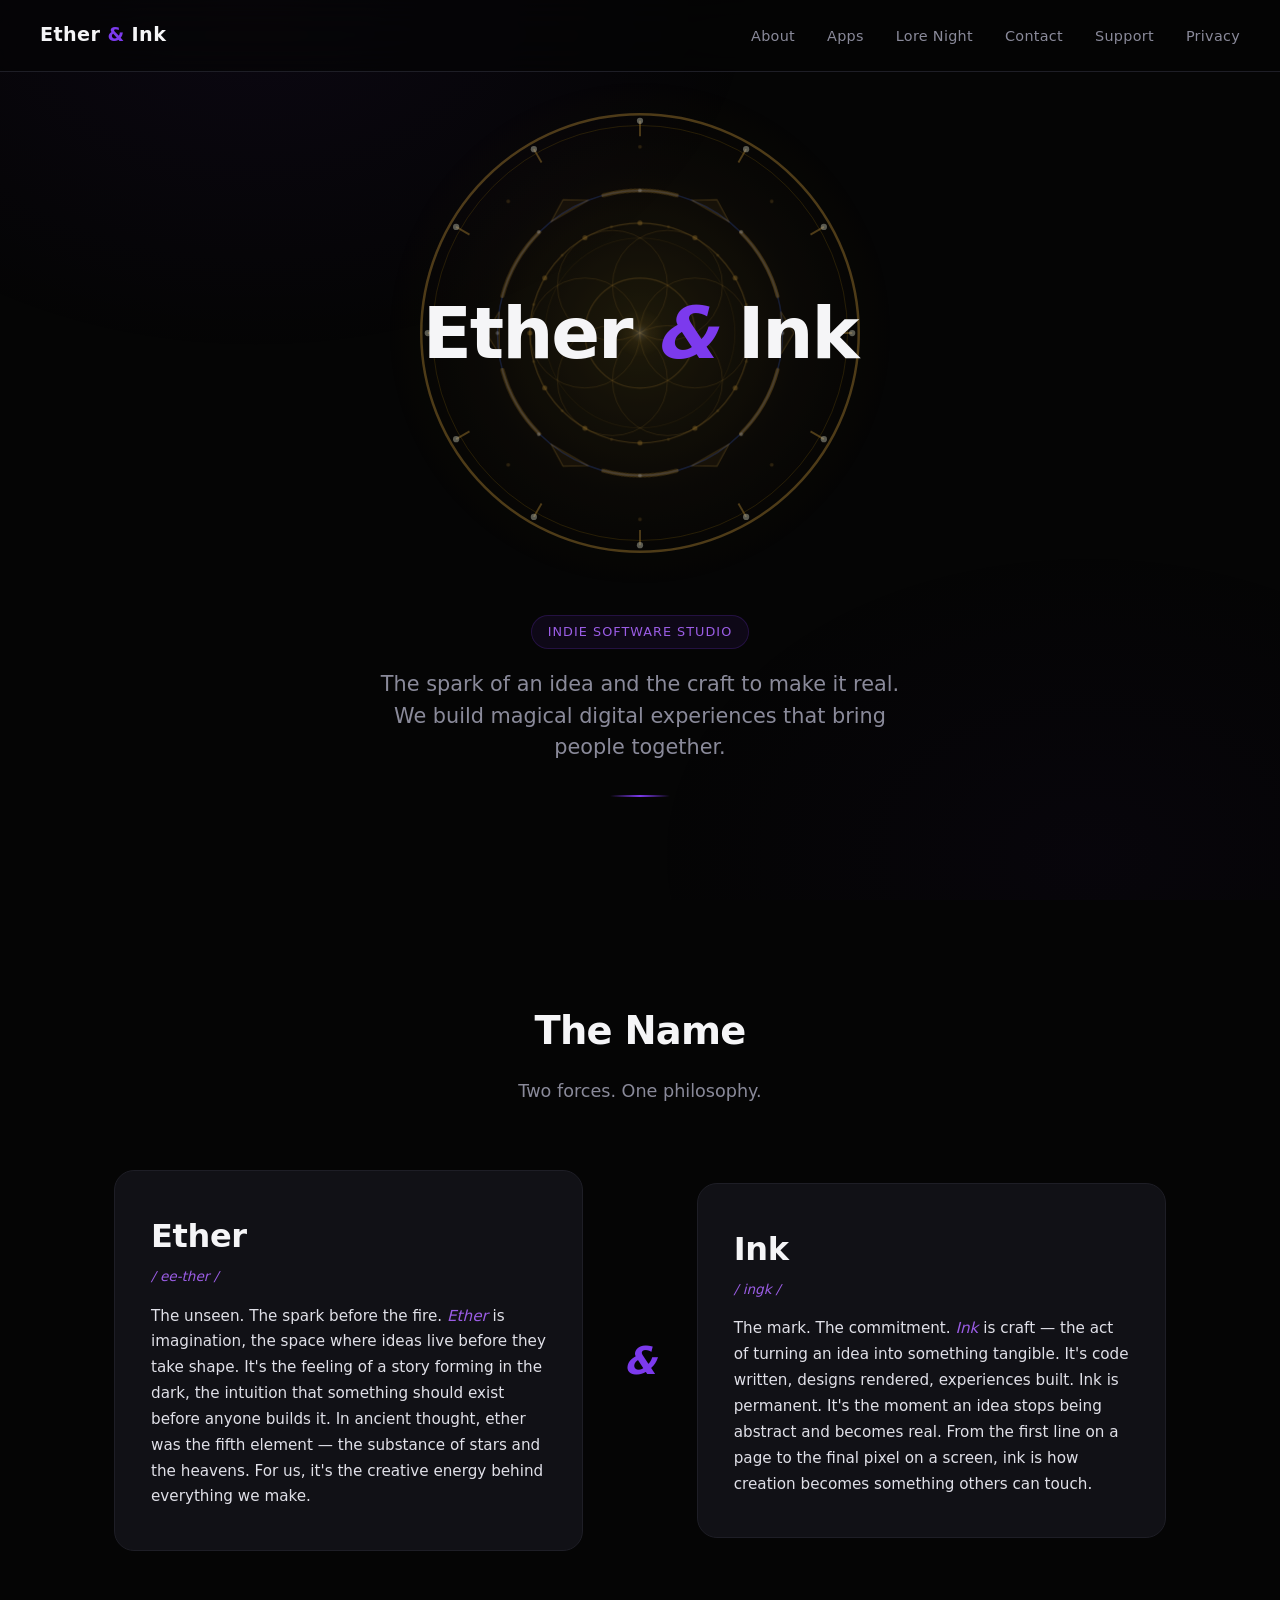
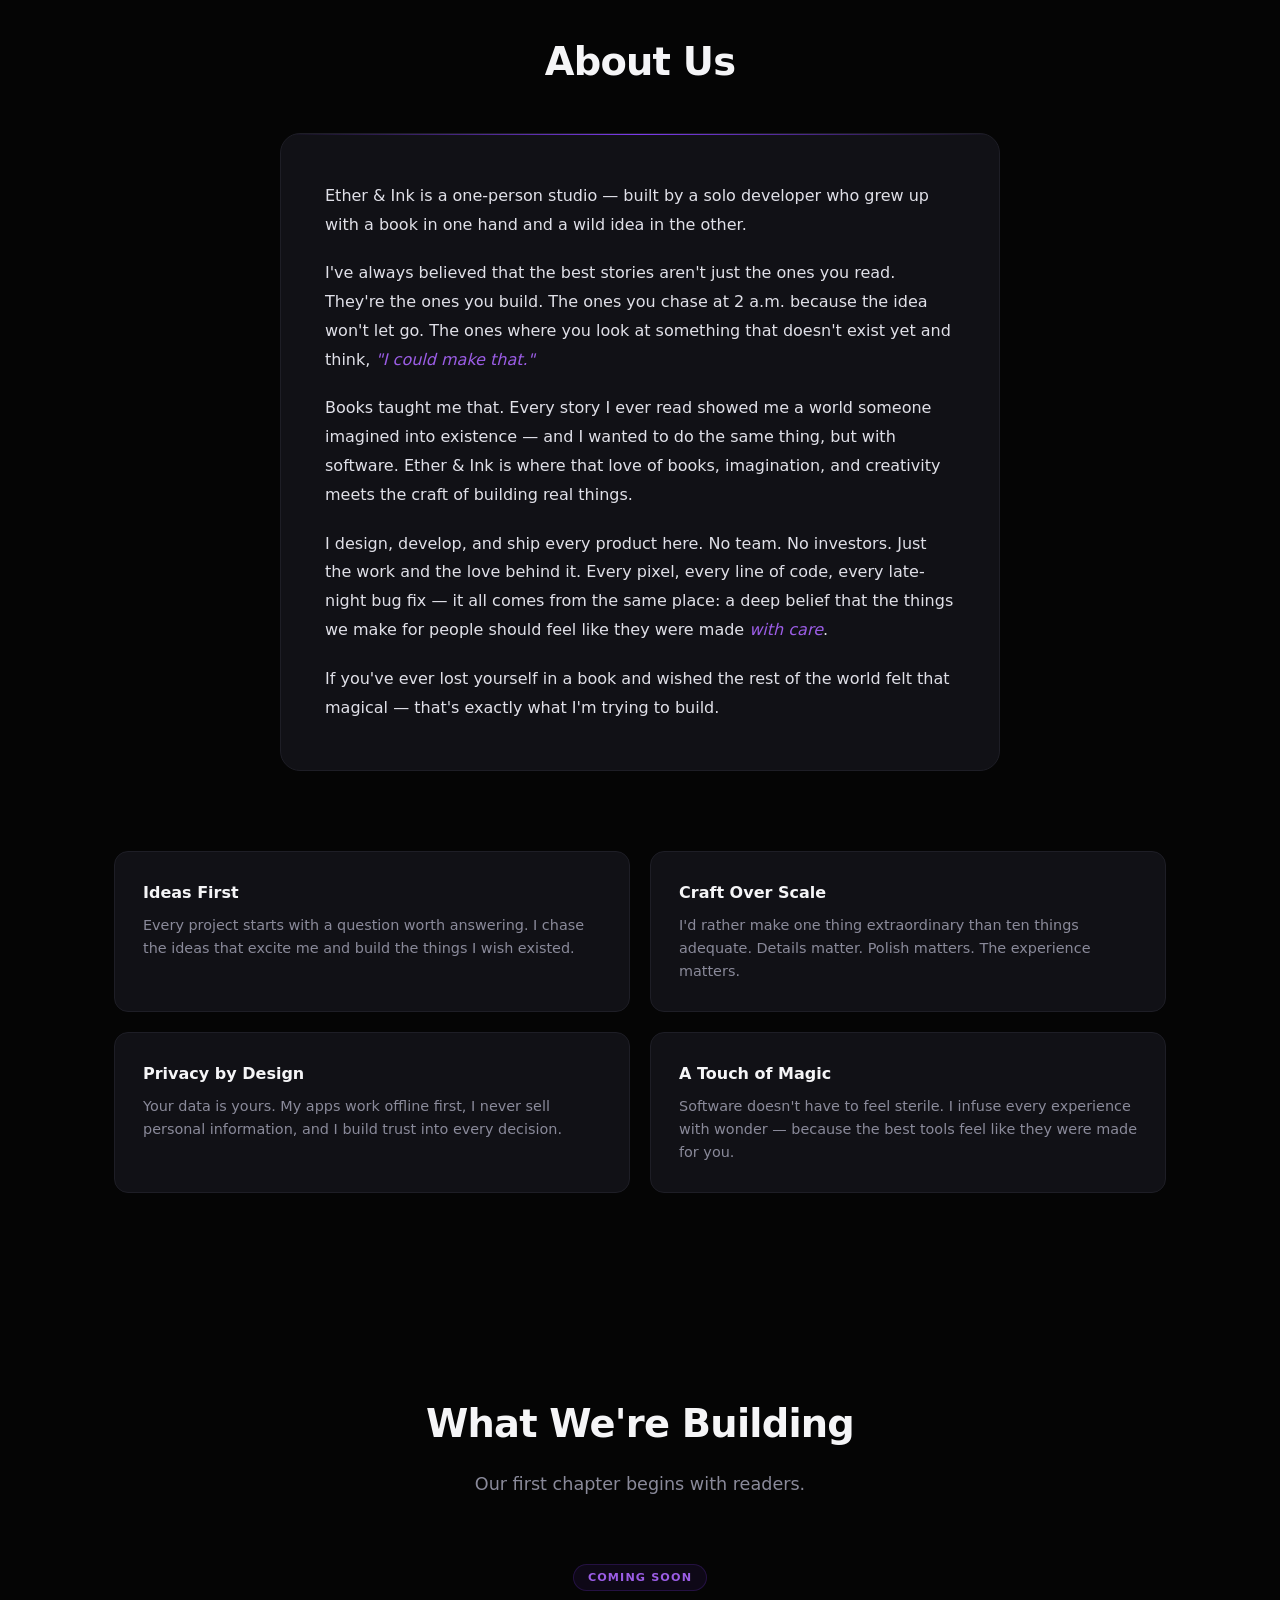
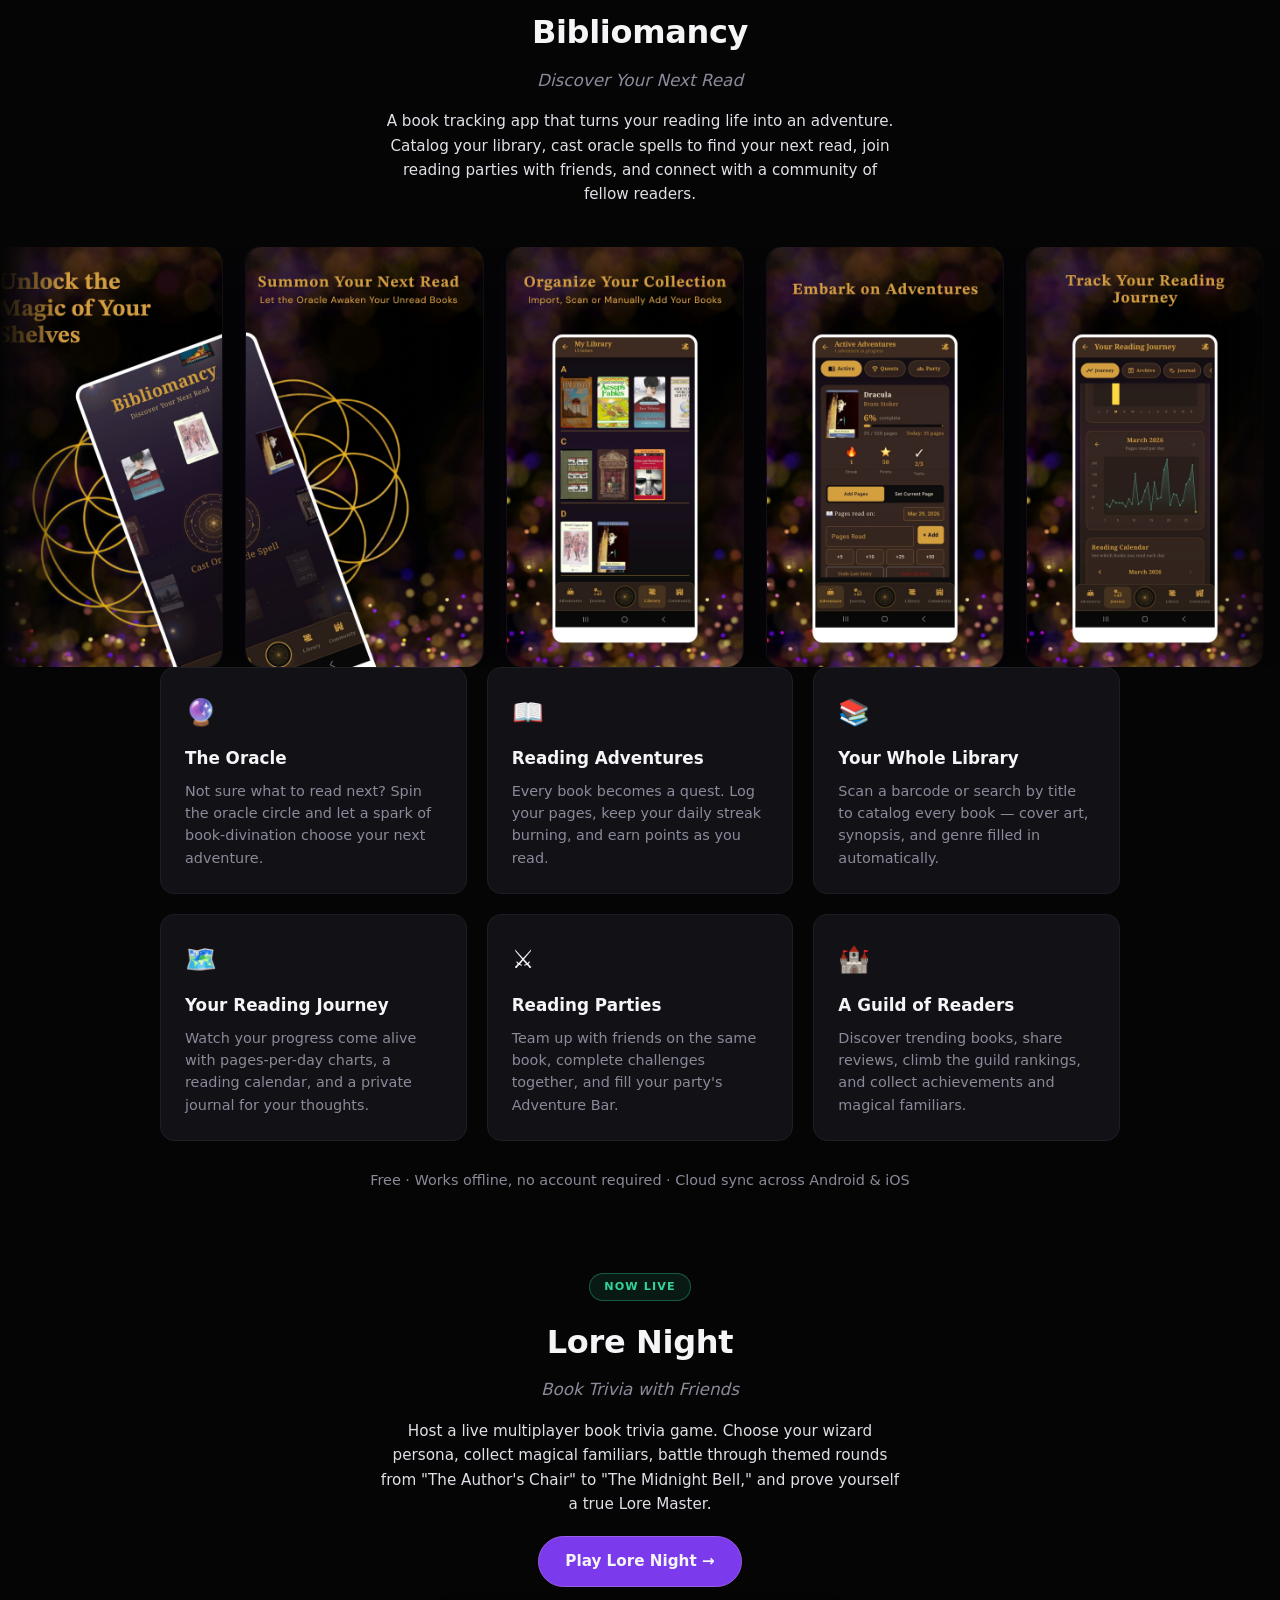
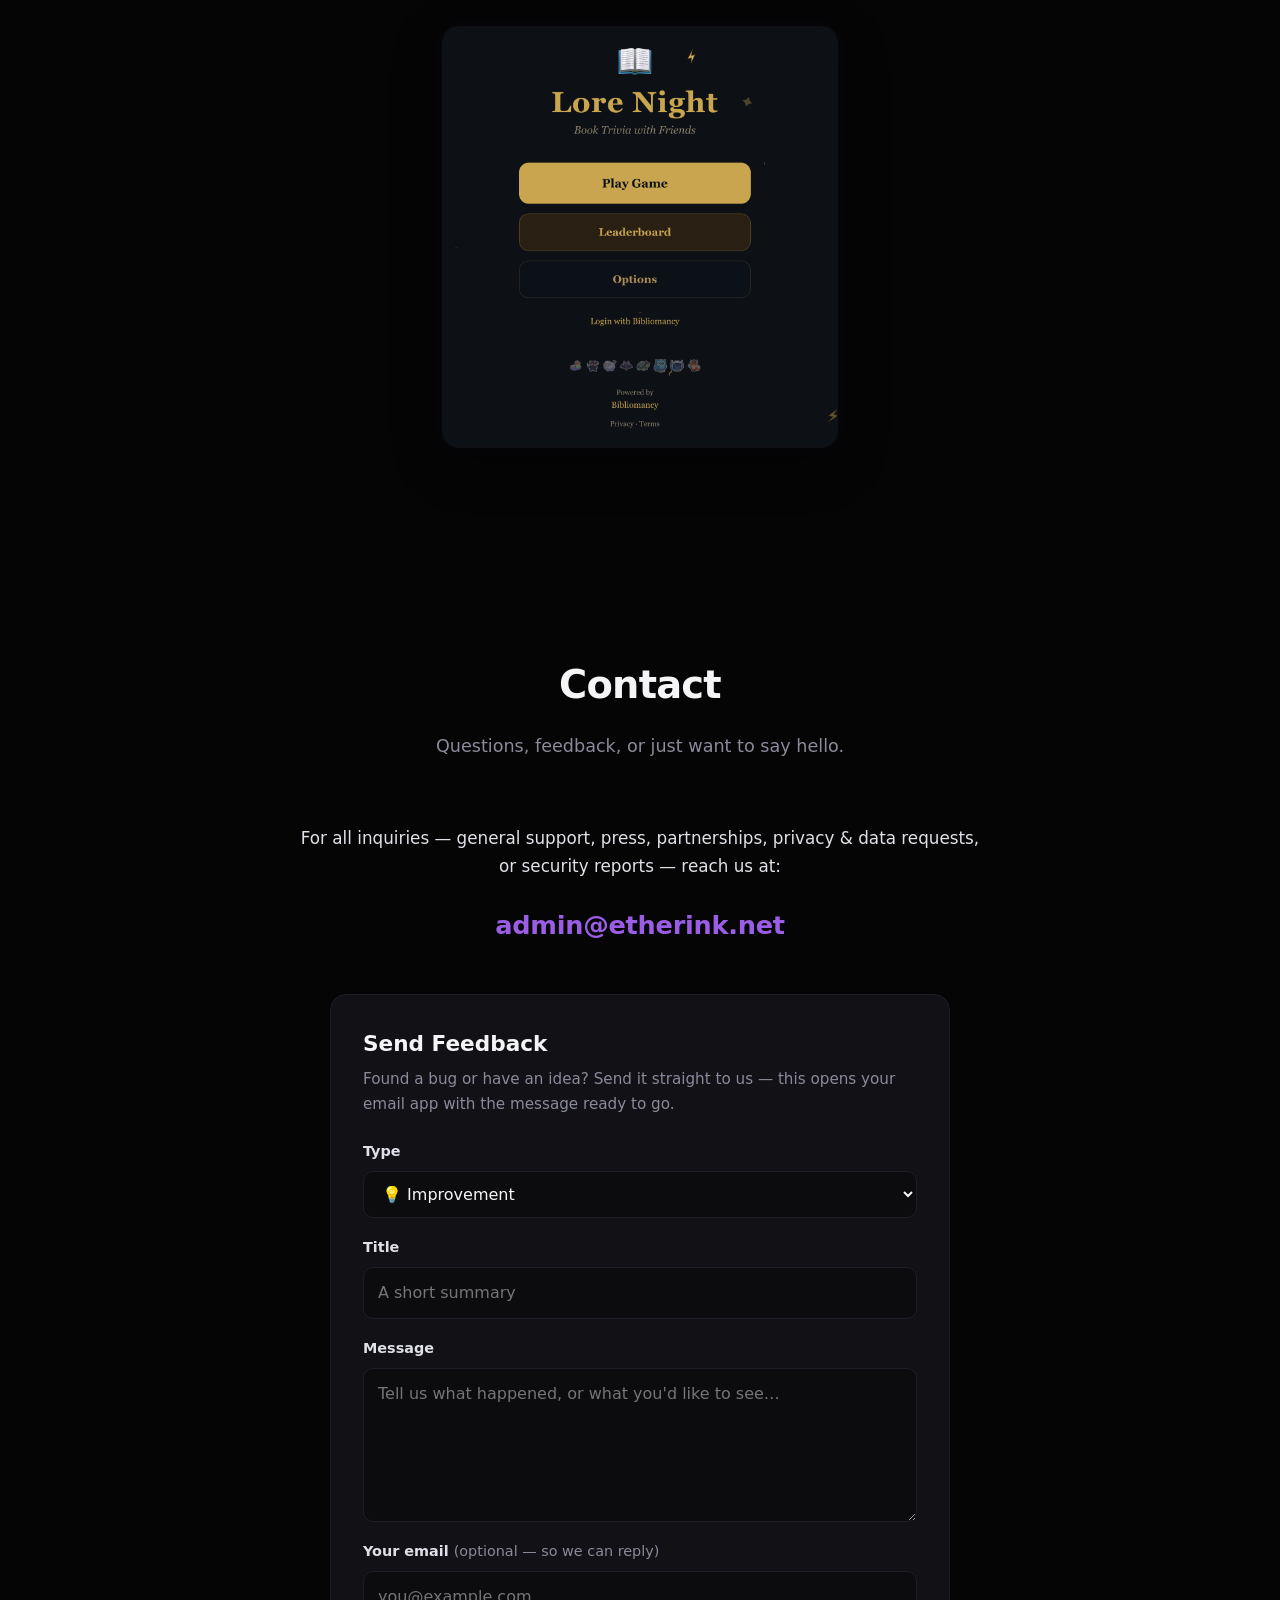
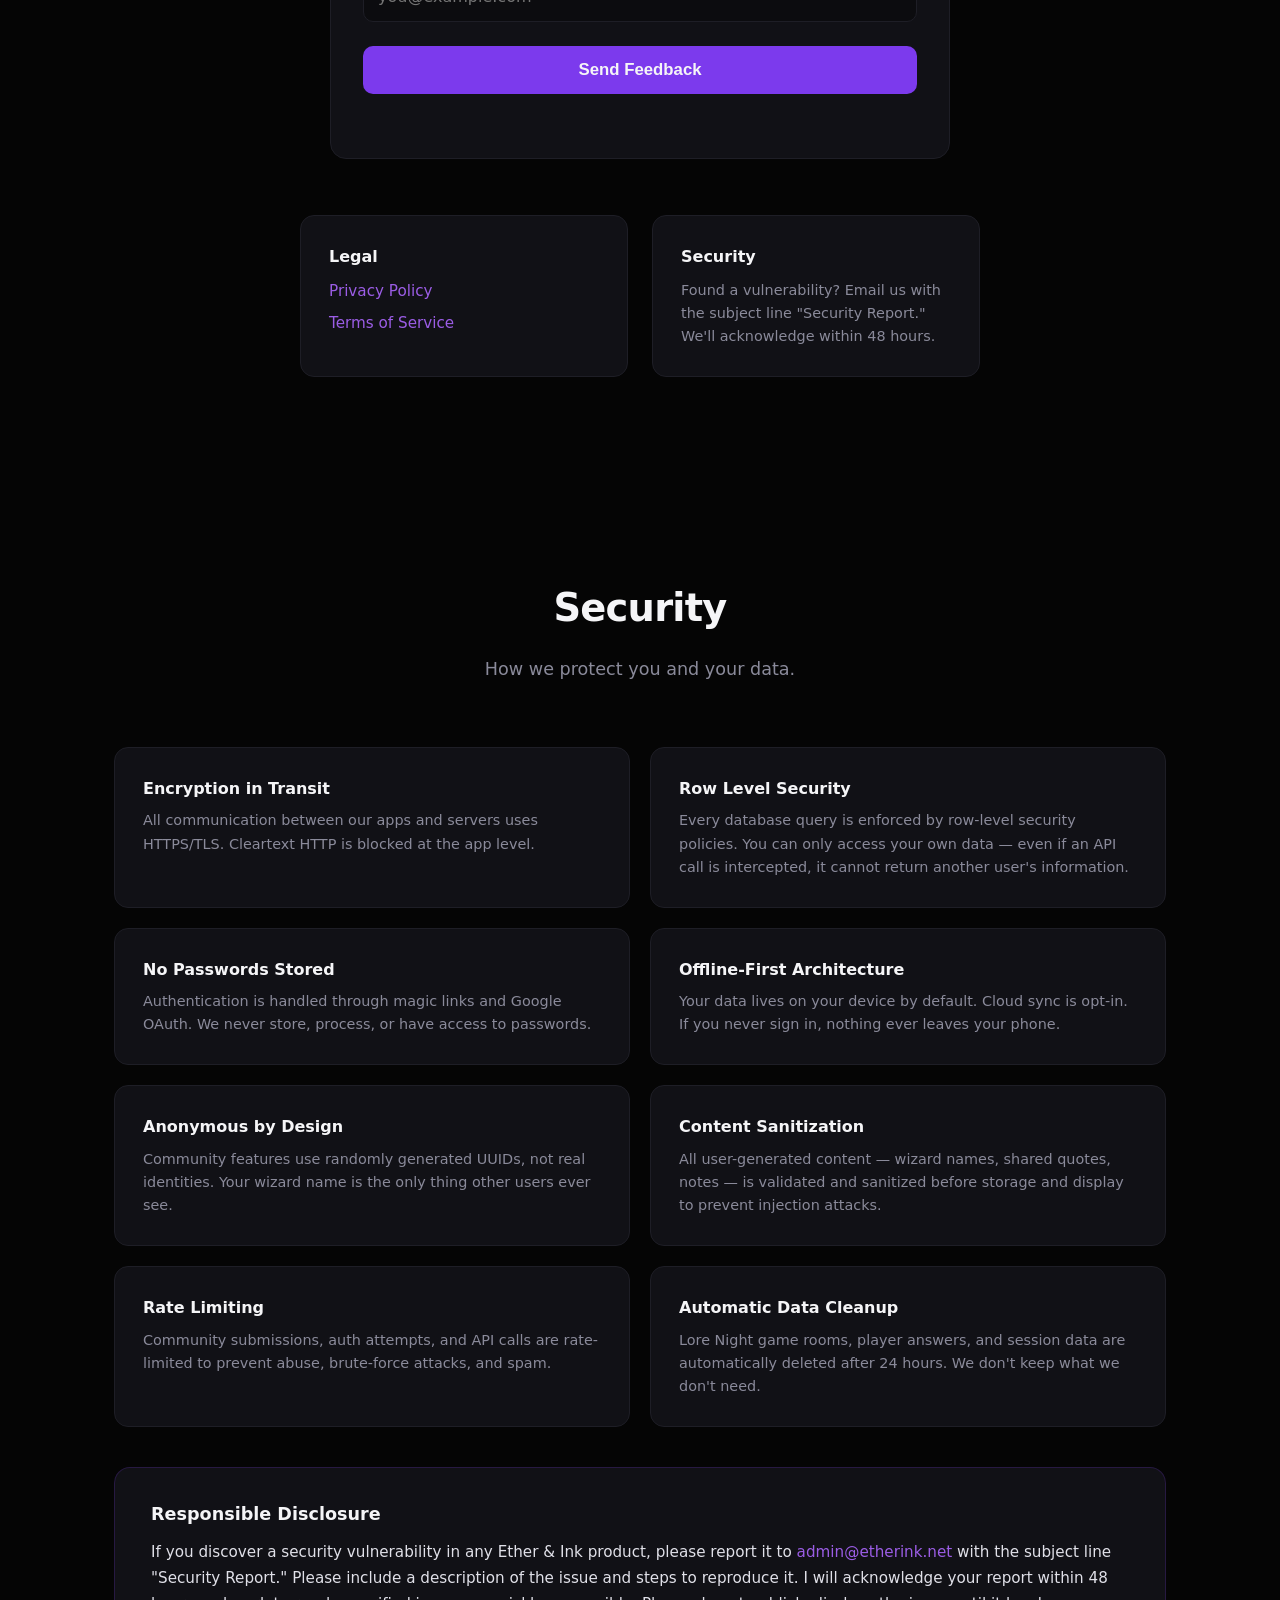
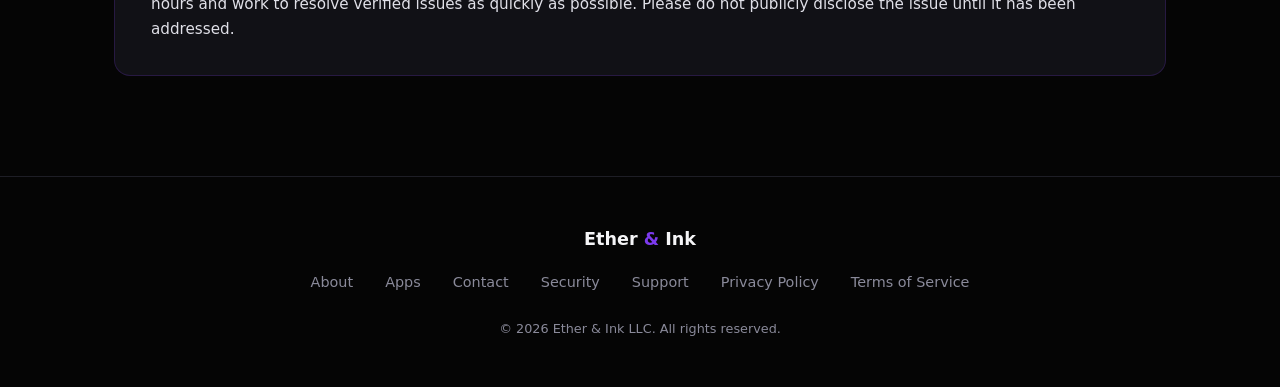
==== commit 329553d5: "Bibliomancy marketing features + privacy accuracy pass - Expand the Bibliomancy section into a real " ====
--- a/index.html
+++ b/index.html
@@ -303,6 +303,40 @@
                         </div>
                     </div>
                 </div>
+
+                <div class="app-features">
+                    <div class="app-feature">
+                        <span class="app-feature-icon" aria-hidden="true">&#128302;</span>
+                        <h4>The Oracle</h4>
+                        <p>Not sure what to read next? Spin the oracle circle and let a spark of book-divination choose your next adventure.</p>
+                    </div>
+                    <div class="app-feature">
+                        <span class="app-feature-icon" aria-hidden="true">&#128214;</span>
+                        <h4>Reading Adventures</h4>
+                        <p>Every book becomes a quest. Log your pages, keep your daily streak burning, and earn points as you read.</p>
+                    </div>
+                    <div class="app-feature">
+                        <span class="app-feature-icon" aria-hidden="true">&#128218;</span>
+                        <h4>Your Whole Library</h4>
+                        <p>Scan a barcode or search by title to catalog every book &mdash; cover art, synopsis, and genre filled in automatically.</p>
+                    </div>
+                    <div class="app-feature">
+                        <span class="app-feature-icon" aria-hidden="true">&#128506;&#65039;</span>
+                        <h4>Your Reading Journey</h4>
+                        <p>Watch your progress come alive with pages-per-day charts, a reading calendar, and a private journal for your thoughts.</p>
+                    </div>
+                    <div class="app-feature">
+                        <span class="app-feature-icon" aria-hidden="true">&#9876;&#65039;</span>
+                        <h4>Reading Parties</h4>
+                        <p>Team up with friends on the same book, complete challenges together, and fill your party's Adventure Bar.</p>
+                    </div>
+                    <div class="app-feature">
+                        <span class="app-feature-icon" aria-hidden="true">&#127984;</span>
+                        <h4>A Guild of Readers</h4>
+                        <p>Discover trending books, share reviews, climb the guild rankings, and collect achievements and magical familiars.</p>
+                    </div>
+                </div>
+                <p class="app-highlights">Free &middot; Works offline, no account required &middot; Cloud sync across Android &amp; iOS</p>
             </div>
 
             <!-- Lore Night -->
--- a/style.css
+++ b/style.css
@@ -1037,3 +1037,72 @@
 .feedback-status.error {
   color: #ff6b6b;
 }
+
+/* App marketing feature grid */
+.app-features {
+  display: grid;
+  grid-template-columns: repeat(auto-fit, minmax(240px, 1fr));
+  gap: 20px;
+  max-width: 960px;
+  margin: 0 auto;
+}
+
+.app-feature {
+  background: var(--card);
+  border: 1px solid var(--border);
+  border-radius: 14px;
+  padding: 24px;
+  text-align: left;
+  transition: border-color 0.3s, transform 0.2s;
+}
+
+.app-feature:hover {
+  border-color: var(--purple-border);
+  transform: translateY(-2px);
+}
+
+.app-feature-icon {
+  display: block;
+  font-size: 1.6rem;
+  margin-bottom: 12px;
+}
+
+.app-feature h4 {
+  color: var(--white);
+  font-size: 1.05rem;
+  margin-bottom: 8px;
+}
+
+.app-feature p {
+  color: var(--gray);
+  font-size: 0.9rem;
+  line-height: 1.55;
+}
+
+.app-highlights {
+  text-align: center;
+  color: var(--gray);
+  font-size: 0.9rem;
+  margin-top: 28px;
+}
+
+/* Support page CTA button (link to the homepage feedback form) */
+.legal-page .support-cta {
+  display: inline-block;
+  background: var(--purple);
+  color: var(--white);
+  border-radius: 10px;
+  padding: 12px 20px;
+  font-weight: 700;
+  text-decoration: none;
+  transition: background 0.2s, transform 0.1s;
+}
+
+.legal-page .support-cta:hover {
+  background: var(--purple-glow);
+  color: var(--white);
+}
+
+.legal-page .support-cta:active {
+  transform: translateY(1px);
+}
